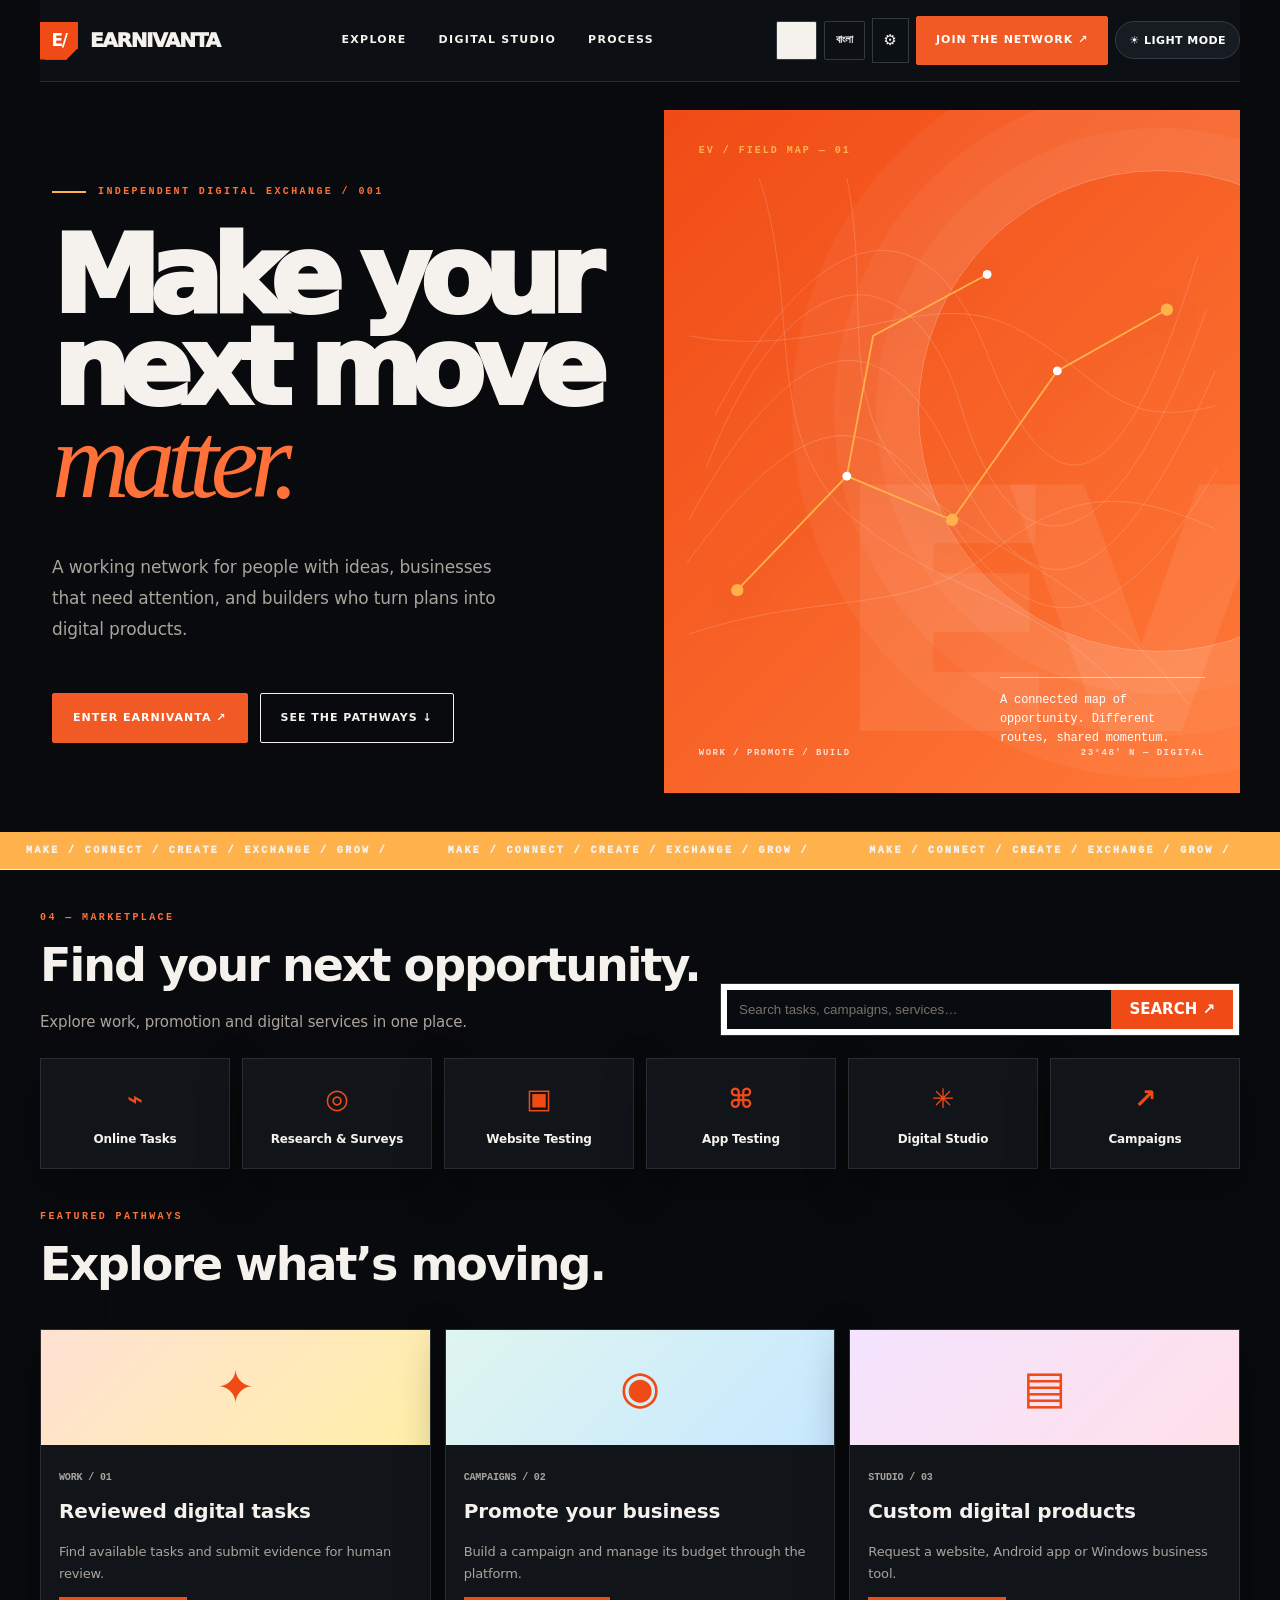
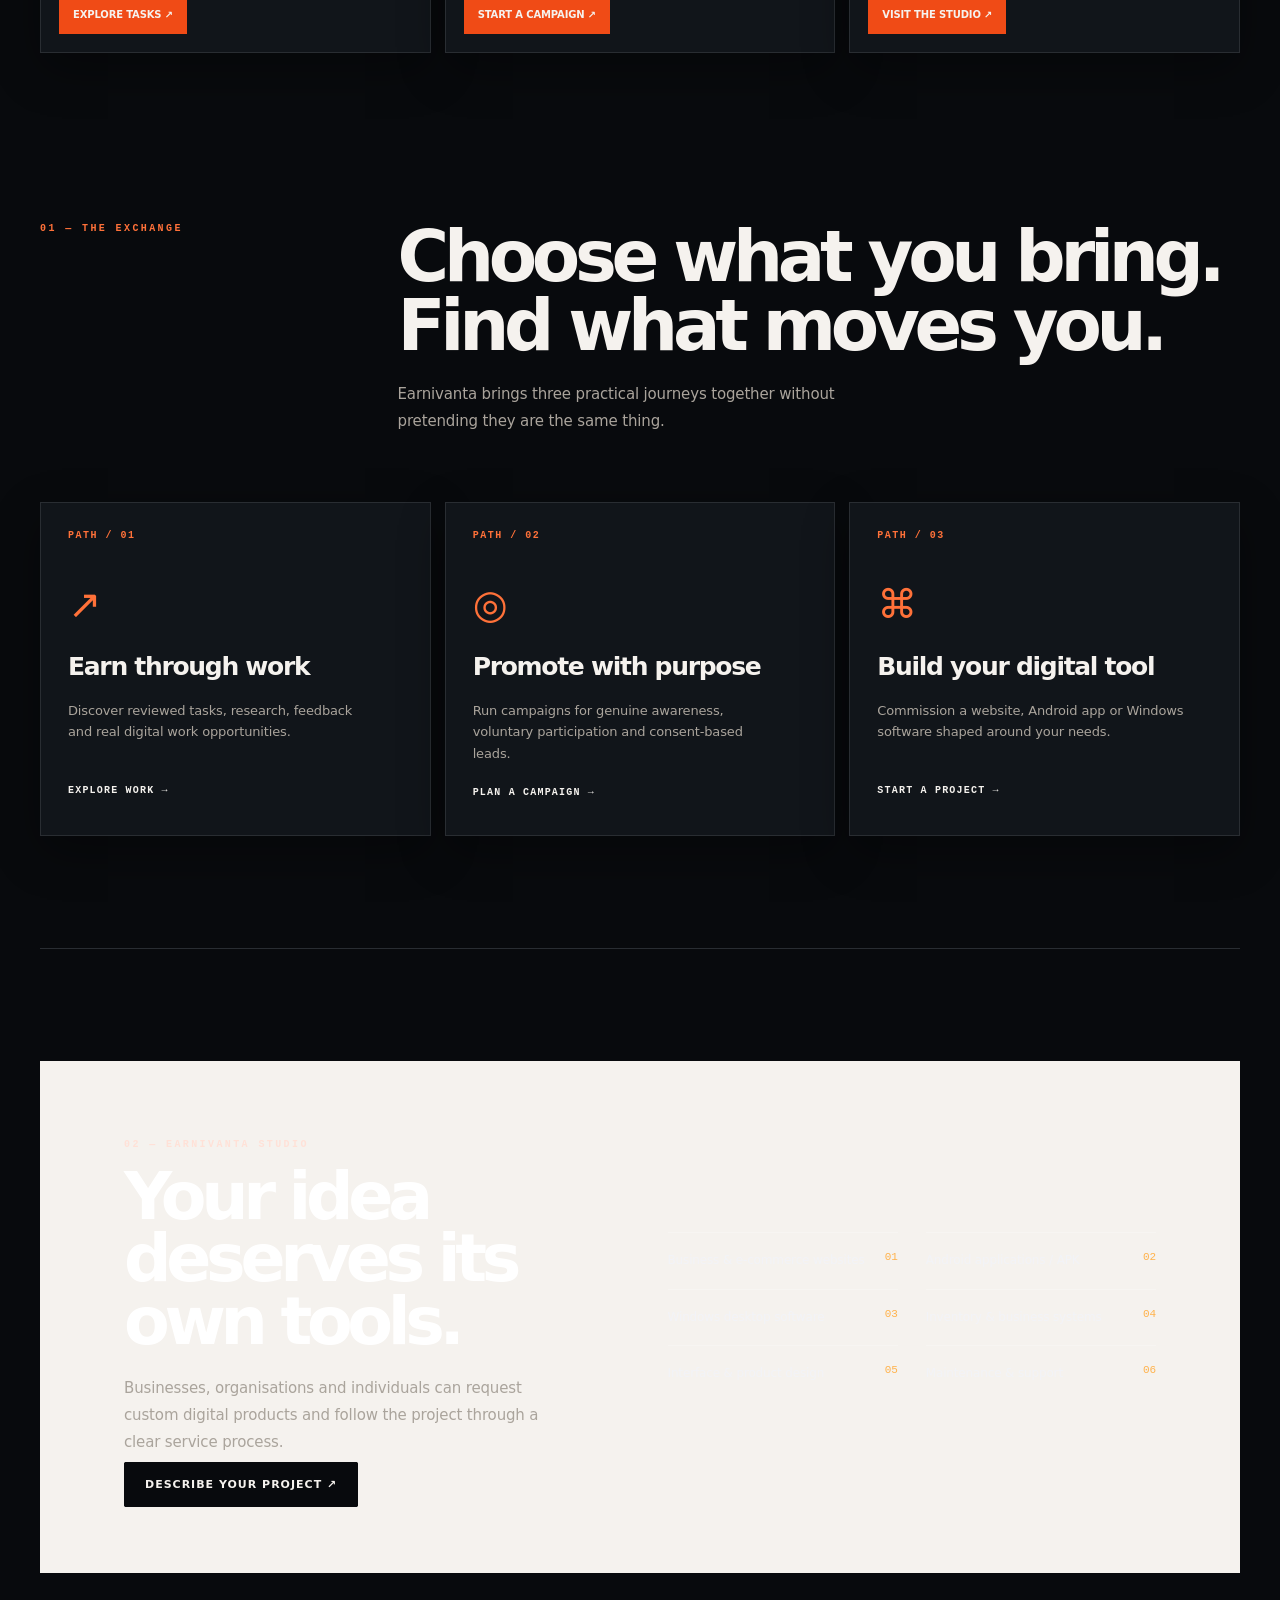
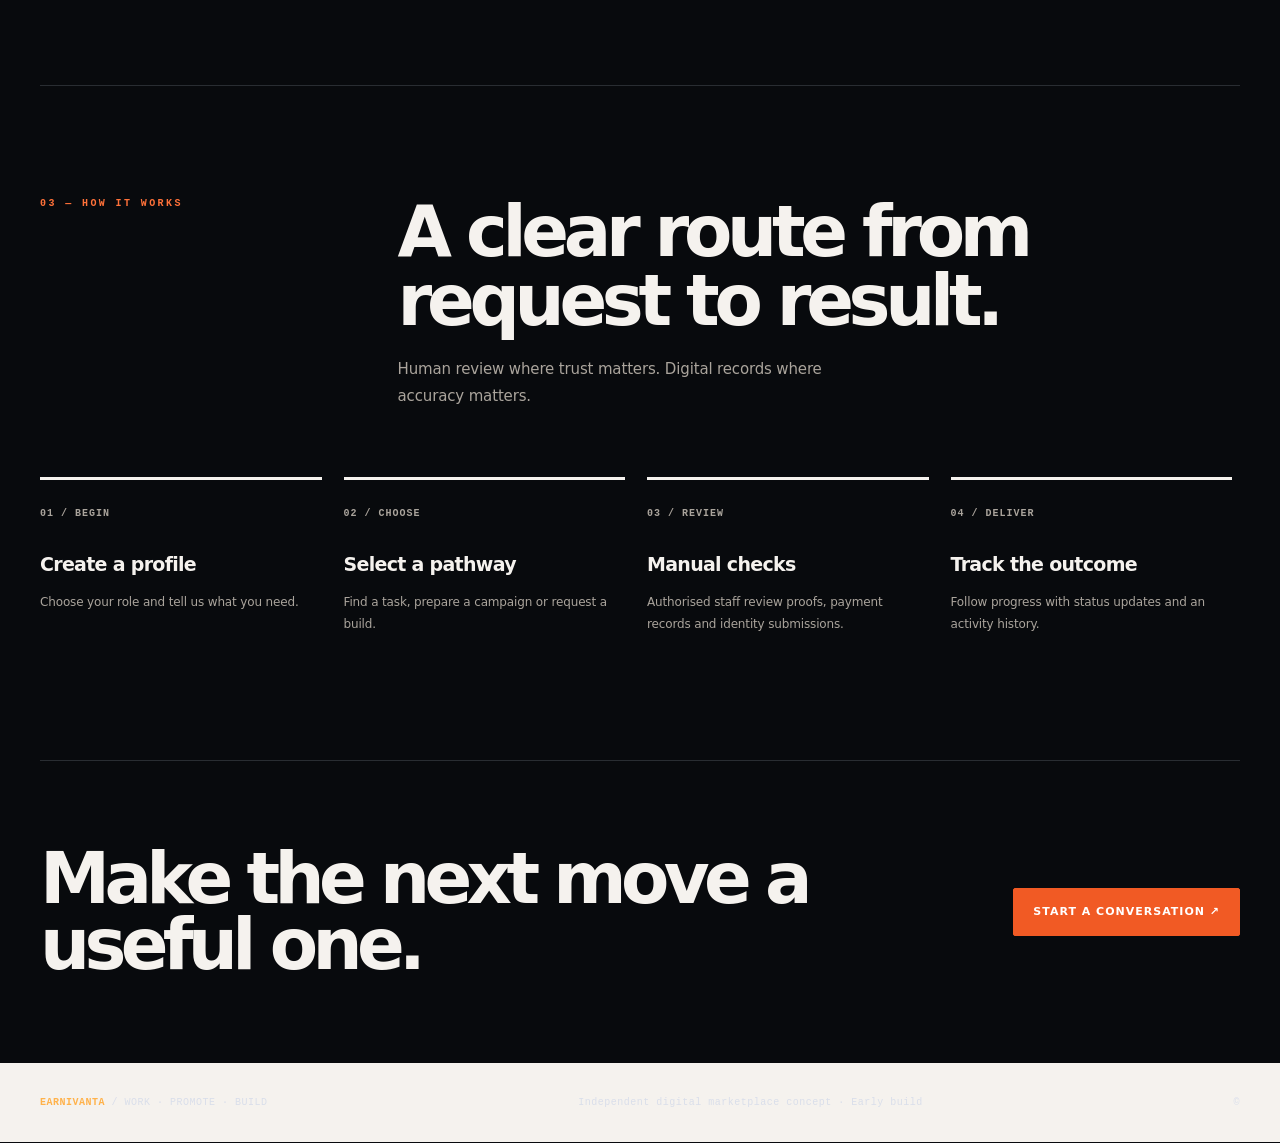
==== index.html @ 646e7ae2 "Apply shared EARNIVANTA theme and persistent mode switch" ====
<!doctype html>
<html lang="en">
<head>
<meta charset="utf-8"><meta name="viewport" content="width=device-width,initial-scale=1">
<meta name="theme-color" content="#101629">
<meta name="description" content="Earnivanta — work, promote, build and grow.">
<title>Earnivanta — A place to make things move</title>
<style>
:root{color-scheme:light;--paper:#f1f2f5;--paper2:#e5e8ef;--ink:#101629;--muted:#596176;--red:#3548e8;--acid:#f2b84b;--line:#c8cdd8;--night:#101629;--white:#fff}
*{box-sizing:border-box}html{scroll-behavior:smooth;scroll-padding-top:90px}body{margin:0;background:var(--paper);color:var(--ink);font:15px/1.65 "Aptos","Segoe UI",system-ui,"Noto Sans Bengali",sans-serif;letter-spacing:-.01em}a{color:inherit;text-decoration:none}button{font:inherit;cursor:pointer}::selection{background:var(--acid);color:var(--ink)}
.shell{width:min(1360px,calc(100% - 80px));margin:auto}.mast{height:92px;display:flex;align-items:center;justify-content:space-between;border-bottom:1px solid var(--line);position:relative;z-index:3}.wordmark{font-size:20px;font-weight:950;letter-spacing:-1.3px;display:flex;align-items:center;gap:12px}.sigil{width:38px;height:38px;background:var(--red);color:white;display:grid;place-items:center;font-size:17px;font-weight:900;clip-path:polygon(0 0,100% 0,100% 70%,70% 100%,0 100%);box-shadow:5px 5px 0 var(--acid)}.nav{display:flex;gap:32px;font-size:11px;font-weight:800;text-transform:uppercase;letter-spacing:1.3px}.nav a{padding:12px 0;position:relative}.nav a:after{content:"";position:absolute;bottom:4px;left:0;width:0;height:2px;background:var(--red);transition:width .25s}.nav a:hover:after{width:100%}.tools{display:flex;gap:7px;align-items:center}.lang{border:1px solid var(--line);border-radius:2px;background:transparent;padding:9px 11px;font-size:11px;font-weight:850}.lang.active{background:var(--ink);border-color:var(--ink);color:white}.join{background:var(--red);color:white;border:1px solid var(--red);padding:14px 19px;font-size:11px;font-weight:900;text-transform:uppercase;letter-spacing:1px;border-radius:2px;transition:transform .2s,box-shadow .2s}.join:hover,.action:hover{transform:translateY(-3px);box-shadow:5px 5px 0 var(--acid)}
.hero{min-height:690px;display:grid;grid-template-columns:1.02fr .98fr;border-bottom:1px solid var(--line);padding:28px 0 38px;gap:24px}.heroCopy{padding:76px 4% 50px 2%;position:relative;display:flex;flex-direction:column;align-items:flex-start;justify-content:center}.index{font:800 10px/1.2 ui-monospace,Consolas,monospace;color:var(--red);letter-spacing:2.4px;text-transform:uppercase;display:flex;align-items:center;gap:12px}.index:before{content:"";width:34px;height:2px;background:var(--acid)}.hero h1{font-size:clamp(64px,8.4vw,122px);line-height:.86;letter-spacing:-.095em;margin:32px 0 28px;font-weight:950;max-width:760px}.hero h1 span{color:var(--red);display:block;font-family:Georgia,serif;font-style:italic;font-weight:500;letter-spacing:-.075em}.hero p{font-size:17px;max-width:475px;color:var(--muted);line-height:1.8}.actions{display:flex;gap:12px;margin-top:32px;flex-wrap:wrap}.action{padding:15px 20px;border:1px solid var(--ink);font-size:11px;font-weight:900;text-transform:uppercase;letter-spacing:1px;border-radius:2px;transition:transform .2s,box-shadow .2s}.action.primary{background:var(--ink);color:white}.heroArt{background:var(--red);color:white;position:relative;overflow:hidden;min-height:610px;padding:35px;display:flex;flex-direction:column;justify-content:space-between;isolation:isolate}.heroArt:before{content:"";position:absolute;z-index:-1;width:480px;height:480px;border:1px solid #ffffff48;border-radius:50%;right:-160px;top:60px;box-shadow:0 0 0 42px #ffffff0b,0 0 0 84px #ffffff0b,0 0 0 126px #ffffff0b}.heroArt:after{content:"EV";position:absolute;z-index:-1;right:20px;bottom:45px;font-size:clamp(150px,25vw,340px);font-weight:950;letter-spacing:-.12em;line-height:.8;color:#ffffff12}.artlabel{font:800 10px monospace;letter-spacing:2px;color:var(--acid)}.map{position:absolute;inset:10% 4% 13% 4%;opacity:1}.map svg{width:100%;height:100%;filter:drop-shadow(0 8px 14px #11152b20)}.map svg g:first-child{stroke:#ffffff70!important;stroke-opacity:.45!important}.map svg g:nth-child(2){stroke:var(--acid)}.map svg g:nth-child(3){fill:var(--acid)}.map svg g:nth-child(4){fill:white}.orbitnote{position:relative;z-index:1;align-self:flex-end;margin-top:auto;width:205px;border-top:1px solid #ffffff8c;padding-top:13px;font:12px/1.6 ui-monospace,Consolas,monospace;color:#fff}.artbottom{position:relative;z-index:1;display:flex;justify-content:space-between;align-items:end;font:800 9px monospace;color:#ffffffc7;letter-spacing:1.5px}.ticker{background:var(--acid);overflow:hidden;border-bottom:1px solid var(--ink);padding:13px 0;font:950 10px monospace;letter-spacing:2.4px;white-space:nowrap;color:var(--ink)}.ticker span{padding:0 26px}
.section{padding:112px 0;border-bottom:1px solid var(--line)}.sectionhead{display:grid;grid-template-columns:.55fr 1.45fr;gap:38px;margin-bottom:52px}.eyebrow{font:850 10px monospace;color:var(--red);letter-spacing:2.4px;text-transform:uppercase}.section h2{font-size:clamp(42px,5.5vw,76px);line-height:.98;letter-spacing:-.075em;margin:0;max-width:850px;font-weight:900}.intro{color:var(--muted);font-size:15px;max-width:490px;margin-top:20px;line-height:1.8}.paths{display:grid;grid-template-columns:repeat(3,1fr);gap:14px;border:0}.path{padding:27px 27px 32px;min-height:300px;border:1px solid var(--line);background:#fff;position:relative;overflow:hidden;transition:transform .25s,border-color .25s,box-shadow .25s}.path:hover{transform:translateY(-7px);border-color:var(--red);box-shadow:8px 8px 0 var(--acid)}.path:not(:first-child){padding-left:27px}.path:last-child{border:1px solid var(--line)}.pathNo{font:850 10px monospace;color:var(--red);letter-spacing:1.5px}.pathMark{font-size:40px;line-height:1;margin:43px 0 22px;color:var(--red)}.path h3{font-size:25px;letter-spacing:-1.3px;margin:0 0 10px;font-weight:900}.path p{color:var(--muted);font-size:13px;max-width:310px;min-height:62px}.path a{font:850 10px monospace;color:var(--red);text-transform:uppercase;letter-spacing:1.2px;display:inline-block;margin-top:10px}.path a:hover{color:var(--ink)}
.studio{background:var(--ink);color:white;padding:78px 7%;display:grid;grid-template-columns:1fr 1fr;gap:55px;align-items:center;position:relative;overflow:hidden}.studio:after{content:"STUDIO";position:absolute;right:-15px;bottom:-65px;font-size:clamp(90px,15vw,210px);font-weight:950;letter-spacing:-.1em;color:#ffffff08;pointer-events:none}.studio>*{position:relative;z-index:1}.studio h2{font-size:clamp(42px,5.2vw,70px);letter-spacing:-.08em;line-height:.94;margin:15px 0 22px}.studio p{color:#c4cada;max-width:430px;line-height:1.8}.studio .action{margin-top:17px}.services{display:grid;grid-template-columns:1fr 1fr;gap:0 28px}.service{border-top:1px solid #ffffff3a;padding:18px 0;display:flex;justify-content:space-between;gap:10px;font-size:12px;color:#f2f3f7}.service b{font:11px monospace;color:var(--acid)}
.steps{display:grid;grid-template-columns:repeat(4,1fr);gap:14px}.step{border-top:3px solid var(--ink);padding:19px 18px 0 0;margin-right:8px}.step small{font:850 10px monospace;color:var(--red);letter-spacing:1px}.step h3{font-size:19px;letter-spacing:-.7px;margin:25px 0 8px;font-weight:900}.step p{color:var(--muted);font-size:12px;line-height:1.8}.closing{padding:85px 0;display:flex;align-items:center;justify-content:space-between;gap:30px}.closing h2{font-size:clamp(40px,5.5vw,76px);letter-spacing:-.08em;line-height:.94;margin:0;max-width:780px}.footer{background:var(--ink);color:#d9deea;padding:34px 0;font:10px monospace;letter-spacing:.5px}.footer em{color:var(--acid);font-style:normal;font-weight:900}
.modal{display:none;position:fixed;inset:0;background:#090f20e8;z-index:10;place-items:center;padding:20px;backdrop-filter:blur(8px)}.modal.open{display:grid}.dialog{background:var(--paper);color:var(--ink);width:min(480px,100%);padding:34px;border:1px solid var(--line);box-shadow:12px 12px 0 var(--acid)}.dialog h2{font-size:34px;letter-spacing:-1.8px;line-height:1.05;margin:12px 0 24px}.dialog input,.dialog select{width:100%;padding:14px;background:white;border:1px solid var(--line);margin:7px 0 15px;color:var(--ink);font:14px system-ui}.dialog label{font:850 10px monospace;text-transform:uppercase;letter-spacing:1px}.dialog .close{float:right;border:0;background:none;font-size:25px;color:var(--ink)}.disclaimer{font-size:11px;color:var(--muted);line-height:1.6}
@media(max-width:900px){.shell{width:calc(100% - 44px)}.nav{gap:18px}.hero{grid-template-columns:1fr}.heroCopy{padding:65px 4% 55px}.heroArt{min-height:500px}.sectionhead{grid-template-columns:1fr;gap:18px}.paths{grid-template-columns:1fr}.path,.path:not(:first-child){padding:25px;min-height:0}.pathMark{margin:24px 0 16px}.path p{min-height:0}.studio{grid-template-columns:1fr;padding:55px 35px}.steps{grid-template-columns:1fr 1fr;row-gap:30px}.closing{align-items:flex-start;flex-direction:column}}
@media(max-width:600px){.shell{width:calc(100% - 30px)}.mast{height:76px}.wordmark{font-size:17px}.sigil{width:32px;height:32px}.nav{display:none}.tools{gap:4px}.lang{padding:8px 8px}.tools .join{padding:10px 11px;font-size:9px}.hero{padding-top:8px}.heroCopy{padding:58px 2% 42px}.hero h1{font-size:clamp(58px,16vw,82px);letter-spacing:-.09em;margin:28px 0 22px}.hero h1 span{letter-spacing:-.08em}.hero p{font-size:15px}.heroArt{min-height:390px;padding:23px}.orbitnote{width:175px;font-size:11px}.section{padding:72px 0}.section h2{letter-spacing:-.07em}.sectionhead{margin-bottom:32px}.studio{padding:42px 24px;gap:32px}.studio h2{letter-spacing:-.07em}.services{grid-template-columns:1fr}.service{padding:14px 0}.steps{grid-template-columns:1fr 1fr;gap:22px 10px}.step{margin:0;padding-right:8px}.step h3{font-size:17px}.closing{padding:65px 0}.footer .shell{display:block!important}.footer .shell span{display:block;margin:8px 0}.dialog{padding:25px}.dialog h2{font-size:29px}}
@media(prefers-reduced-motion:reduce){*,*:before,*:after{scroll-behavior:auto!important;transition:none!important;animation:none!important}}

/* Marketplace inspired layout + theme settings */
:root{--red:#f04b16;--acid:#ffd45c}.mast{height:82px}.sigil,.join,.action.primary{background:#f04b16;border-color:#f04b16}.heroArt{background:linear-gradient(135deg,#f04b16,#ff7938)}.market-strip{padding:42px 0 58px}.market-head{display:flex;align-items:end;justify-content:space-between;gap:20px;margin-bottom:22px}.market-head h2{font-size:clamp(28px,4vw,46px);letter-spacing:-2px;margin:5px 0}.market-search{display:flex;max-width:520px;width:100%;background:white;border:1px solid var(--line);padding:6px}.market-search input{flex:1;min-width:0;border:0;padding:12px;color:#101629}.market-search button{border:0;background:#f04b16;color:white;padding:0 18px;font-weight:900}.market-cats{display:grid;grid-template-columns:repeat(6,1fr);gap:12px}.market-cat{background:white;border:1px solid var(--line);padding:18px 10px;text-align:center;min-height:105px;display:grid;align-content:center;gap:8px}.market-cat b{font-size:27px;color:#f04b16}.market-cat span{font-size:12px;font-weight:850}.market-grid{display:grid;grid-template-columns:repeat(3,1fr);gap:14px}.market-card{background:white;border:1px solid var(--line);overflow:hidden}.market-card .visual{height:115px;background:linear-gradient(135deg,#ffe1d3,#fff0a8);display:grid;place-items:center;font-size:46px;color:#f04b16}.market-card:nth-child(2) .visual{background:linear-gradient(135deg,#dff5ef,#c7e8ff)}.market-card:nth-child(3) .visual{background:linear-gradient(135deg,#f4e4ff,#ffe0e9)}.market-card .inside{padding:18px}.market-card small{font:800 10px monospace;color:#f04b16}.market-card h3{margin:7px 0;font-size:20px}.market-card p{color:var(--muted);font-size:13px;min-height:42px}.market-card a{display:inline-block;background:#f04b16;color:white;padding:10px 14px;font-size:10px;font-weight:900}.settings-trigger{border:1px solid var(--line);background:transparent;color:var(--ink);padding:9px 11px;font-weight:900}.settings-pop{display:none;position:absolute;right:25px;top:72px;z-index:20;background:var(--white);color:var(--ink);border:1px solid var(--line);box-shadow:0 14px 40px #0002;padding:16px;width:220px}.settings-pop.open{display:block}.settings-pop strong{display:block;margin-bottom:10px}.settings-pop button{width:100%;padding:10px;margin:4px 0;border:1px solid var(--line);background:transparent;color:inherit;text-align:left;font-weight:800}body[data-theme=dark]{--paper:#101318;--paper2:#1b2028;--ink:#f3f4f6;--muted:#a8b0bf;--line:#343b47;--white:#1b2028;background:var(--paper);color:var(--ink)}body[data-theme=dark] .path,body[data-theme=dark] .market-cat,body[data-theme=dark] .market-card,body[data-theme=dark] .dialog,body[data-theme=dark] .settings-pop{background:#1b2028;color:var(--ink)}body[data-theme=dark] .market-search input,body[data-theme=dark] .dialog input,body[data-theme=dark] .dialog select{background:#11161d;color:var(--ink)}@media(max-width:700px){.market-head{align-items:stretch;flex-direction:column}.market-cats{grid-template-columns:repeat(3,1fr)}.market-grid{grid-template-columns:1fr}.settings-pop{right:12px;top:65px}}
</style><link rel="stylesheet" href="./theme.css?v=1">
</head>
<body>
<header class="shell mast"><a class="wordmark" href="#"><span class="sigil">E/</span>EARNIVANTA</a><nav class="nav"><a href="#paths" data-i="navExplore">Explore</a><a href="#studio" data-i="navStudio">Digital studio</a><a href="#process" data-i="navProcess">Process</a></nav><div class="tools"><button class="lang active" data-lang="en">EN</button><button class="lang" data-lang="bn">বাংলা</button><button class="settings-trigger" id="settingsTrigger">⚙</button><div class="settings-pop" id="settingsPop"><strong>Site settings</strong><button id="themeToggle">◐ Dark / Light mode</button><button id="languageToggle">বাংলা / English</button></div><a class="join" href="./portal.html" data-i="join">Join the network ↗</a></div></header>
<main>
<section class="shell hero"><div class="heroCopy"><div class="index" data-i="heroIndex">Independent digital exchange / 001</div><h1 data-html="heroTitle">Make your<br>next move <span>matter.</span></h1><p data-i="heroText">A working network for people with ideas, businesses that need attention, and builders who turn plans into digital products.</p><div class="actions"><a class="action primary" href="./portal.html" data-i="heroCta">Enter Earnivanta ↗</a><a class="action" href="#paths" data-i="heroExplore">See the pathways ↓</a></div></div>
<div class="heroArt"><div class="artlabel">EV / FIELD MAP — 01</div><div class="map"><svg viewBox="0 0 600 600" fill="none" aria-hidden="true"><g stroke="#a4b3a8" stroke-opacity=".34" stroke-width="1"><path d="M20 330C120 70 260 90 310 260S470 490 590 150"/><path d="M0 390C130 150 230 170 300 320S460 540 600 220"/><path d="M-10 450C130 250 210 260 290 380S470 580 620 300"/><path d="M30 270C160 20 280 45 340 200S480 420 580 90"/><path d="M80 0C130 150 80 300 190 390S390 470 510 600"/><path d="M180 0C210 150 160 270 270 360S450 450 570 600"/><path d="M0 180C160 210 270 120 370 170S480 290 600 260"/><path d="M0 520C150 470 250 500 340 430S490 350 600 400"/></g><g stroke="#d6ed72" stroke-width="2"><path d="M55 470L180 340L300 390L420 220L545 150"/><path d="M180 340L210 180L340 110"/></g><g fill="#d64c32"><circle cx="55" cy="470" r="7"/><circle cx="300" cy="390" r="7"/><circle cx="545" cy="150" r="7"/></g><g fill="#d6ed72"><circle cx="180" cy="340" r="5"/><circle cx="420" cy="220" r="5"/><circle cx="340" cy="110" r="5"/></g></svg></div><div class="orbitnote" data-i="artNote">A connected map of opportunity. Different routes, shared momentum.</div><div class="artbottom"><span>WORK / PROMOTE / BUILD</span><span>23°48′ N — DIGITAL</span></div></div></section>
<div class="ticker"><span>MAKE / CONNECT / CREATE / EXCHANGE / GROW / </span><span>MAKE / CONNECT / CREATE / EXCHANGE / GROW / </span><span>MAKE / CONNECT / CREATE / EXCHANGE / GROW / </span></div>
<section class="shell market-strip" id="marketplace"><div class="market-head"><div><div class="eyebrow">04 — Marketplace</div><h2>Find your next opportunity.</h2><p class="intro" style="margin:0">Explore work, promotion and digital services in one place.</p></div><form class="market-search" onsubmit="event.preventDefault();location.href='./portal.html'"><input aria-label="Search opportunities" placeholder="Search tasks, campaigns, services…"><button type="submit">SEARCH ↗</button></form></div><div class="market-cats"><a class="market-cat" href="./portal.html"><b>⌁</b><span>Online Tasks</span></a><a class="market-cat" href="./portal.html"><b>◎</b><span>Research & Surveys</span></a><a class="market-cat" href="./portal.html"><b>▣</b><span>Website Testing</span></a><a class="market-cat" href="./portal.html"><b>⌘</b><span>App Testing</span></a><a class="market-cat" href="./portal.html#studio"><b>✳</b><span>Digital Studio</span></a><a class="market-cat" href="./portal.html"><b>↗</b><span>Campaigns</span></a></div><div class="market-head" style="margin-top:42px"><div><div class="eyebrow">Featured pathways</div><h2>Explore what’s moving.</h2></div></div><div class="market-grid"><article class="market-card"><div class="visual">✦</div><div class="inside"><small>WORK / 01</small><h3>Reviewed digital tasks</h3><p>Find available tasks and submit evidence for human review.</p><a href="./portal.html">EXPLORE TASKS ↗</a></div></article><article class="market-card"><div class="visual">◉</div><div class="inside"><small>CAMPAIGNS / 02</small><h3>Promote your business</h3><p>Build a campaign and manage its budget through the platform.</p><a href="./portal.html">START A CAMPAIGN ↗</a></div></article><article class="market-card"><div class="visual">▤</div><div class="inside"><small>STUDIO / 03</small><h3>Custom digital products</h3><p>Request a website, Android app or Windows business tool.</p><a href="./portal.html#studio">VISIT THE STUDIO ↗</a></div></article></div></section>
<section class="shell section" id="paths"><div class="sectionhead"><div class="eyebrow" data-i="ecosystemTag">01 — The exchange</div><div><h2 data-i="ecosystemTitle">Choose what you bring.<br>Find what moves you.</h2><p class="intro" data-i="ecosystemText">Earnivanta brings three practical journeys together without pretending they are the same thing.</p></div></div><div class="paths">
<article class="path"><div class="pathNo">PATH / 01</div><div class="pathMark">↗</div><h3 data-i="earnTitle">Earn through work</h3><p data-i="earnText">Discover reviewed tasks, research, feedback and real digital work opportunities.</p><a href="#process" data-i="earnLink">Explore work →</a></article>
<article class="path"><div class="pathNo">PATH / 02</div><div class="pathMark">◎</div><h3 data-i="promoteTitle">Promote with purpose</h3><p data-i="promoteText">Run campaigns for genuine awareness, voluntary participation and consent-based leads.</p><a href="#process" data-i="promoteLink">Plan a campaign →</a></article>
<article class="path"><div class="pathNo">PATH / 03</div><div class="pathMark">⌘</div><h3 data-i="buildTitle">Build your digital tool</h3><p data-i="buildText">Commission a website, Android app or Windows software shaped around your needs.</p><a href="#studio" data-i="buildLink">Start a project →</a></article>
</div></section>
<section class="shell section" id="studio"><div class="studio"><div><div class="eyebrow" style="color:#ffe1d7" data-i="studioTag">02 — Earnivanta studio</div><h2 data-i="studioTitle">Your idea deserves its own tools.</h2><p data-i="studioText">Businesses, organisations and individuals can request custom digital products and follow the project through a clear service process.</p><a class="action" href="./portal.html#studio" style="background:var(--paper);color:var(--ink);border-color:var(--paper)" data-i="studioCta">Describe your project ↗</a></div><div class="services"><div class="service"><span data-i="svc1">Business & e-commerce websites</span><b>01</b></div><div class="service"><span data-i="svc2">Android applications / APK</span><b>02</b></div><div class="service"><span data-i="svc3">Windows desktop software</span><b>03</b></div><div class="service"><span data-i="svc4">Inventory & business systems</span><b>04</b></div><div class="service"><span data-i="svc5">Interface & product design</span><b>05</b></div><div class="service"><span data-i="svc6">Maintenance & support</span><b>06</b></div></div></div></section>
<section class="shell section" id="process"><div class="sectionhead"><div class="eyebrow" data-i="processTag">03 — How it works</div><div><h2 data-i="processTitle">A clear route from request to result.</h2><p class="intro" data-i="processText">Human review where trust matters. Digital records where accuracy matters.</p></div></div><div class="steps"><div class="step"><small>01 / <span data-i="s1tag">BEGIN</span></small><h3 data-i="s1title">Create a profile</h3><p data-i="s1text">Choose your role and tell us what you need.</p></div><div class="step"><small>02 / <span data-i="s2tag">CHOOSE</span></small><h3 data-i="s2title">Select a pathway</h3><p data-i="s2text">Find a task, prepare a campaign or request a build.</p></div><div class="step"><small>03 / <span data-i="s3tag">REVIEW</span></small><h3 data-i="s3title">Manual checks</h3><p data-i="s3text">Authorised staff review proofs, payment records and identity submissions.</p></div><div class="step"><small>04 / <span data-i="s4tag">DELIVER</span></small><h3 data-i="s4title">Track the outcome</h3><p data-i="s4text">Follow progress with status updates and an activity history.</p></div></div></section>
<section class="shell closing"><h2 data-i="closingTitle">Make the next move a useful one.</h2><a class="join" href="./portal.html#studio" data-i="closingCta">Start a conversation ↗</a></section>
</main>
<footer class="footer"><div class="shell" style="display:flex;justify-content:space-between;gap:20px;flex-wrap:wrap"><span><em>EARNIVANTA</em> / WORK · PROMOTE · BUILD</span><span data-i="footerText">Independent digital marketplace concept · Early build</span><span>© <span id="year"></span></span></div></footer>
<div class="modal" id="modal"><div class="dialog"><button class="close" id="close">×</button><div class="eyebrow">EARNIVANTA / CONTACT</div><h2 data-i="modalTitle">Tell us what brings you here.</h2><form id="interest"><label data-i="nameLabel">YOUR NAME</label><input required placeholder="Name"><label data-i="contactLabel">EMAIL OR PHONE</label><input required placeholder="Email / phone"><label data-i="roleLabel">I AM HERE TO</label><select><option data-i="opt1">Explore earning opportunities</option><option data-i="opt2">Promote a business</option><option data-i="opt3">Order a website or app</option><option data-i="opt4">Join the maintenance team</option></select><button class="join" type="submit" style="width:100%;margin-top:8px" data-i="sendLabel">Send an enquiry ↗</button></form><p class="disclaimer" data-i="demoNote">Prototype only. This enquiry does not create an account or accept payment or identity documents.</p></div></div>
<script>
const copy={
en:{navExplore:"Explore",navStudio:"Digital studio",navProcess:"Process",join:"Join the network ↗",heroIndex:"Independent digital exchange / 001",heroTitle:"Make your<br>next move <span>matter.</span>",heroText:"A working network for people with ideas, businesses that need attention, and builders who turn plans into digital products.",heroCta:"Enter Earnivanta ↗",heroExplore:"See the pathways ↓",artNote:"A connected map of opportunity. Different routes, shared momentum.",ecosystemTag:"01 — The exchange",ecosystemTitle:"Choose what you bring.<br>Find what moves you.",ecosystemText:"Earnivanta brings three practical journeys together without pretending they are the same thing.",earnTitle:"Earn through work",earnText:"Discover reviewed tasks, research, feedback and real digital work opportunities.",earnLink:"Explore work →",promoteTitle:"Promote with purpose",promoteText:"Run campaigns for genuine awareness, voluntary participation and consent-based leads.",promoteLink:"Plan a campaign →",buildTitle:"Build your digital tool",buildText:"Commission a website, Android app or Windows software shaped around your needs.",buildLink:"Start a project →",studioTag:"02 — Earnivanta studio",studioTitle:"Your idea deserves its own tools.",studioText:"Businesses, organisations and individuals can request custom digital products and follow the project through a clear service process.",studioCta:"Describe your project ↗",svc1:"Business & e-commerce websites",svc2:"Android applications / APK",svc3:"Windows desktop software",svc4:"Inventory & business systems",svc5:"Interface & product design",svc6:"Maintenance & support",processTag:"03 — How it works",processTitle:"A clear route from request to result.",processText:"Human review where trust matters. Digital records where accuracy matters.",s1tag:"BEGIN",s1title:"Create a profile",s1text:"Choose your role and tell us what you need.",s2tag:"CHOOSE",s2title:"Select a pathway",s2text:"Find a task, prepare a campaign or request a build.",s3tag:"REVIEW",s3title:"Manual checks",s3text:"Authorised staff review proofs, payment records and identity submissions.",s4tag:"DELIVER",s4title:"Track the outcome",s4text:"Follow progress with status updates and an activity history.",closingTitle:"Make the next move a useful one.",closingCta:"Start a conversation ↗",footerText:"Independent digital marketplace concept · Early build",modalTitle:"Tell us what brings you here.",nameLabel:"YOUR NAME",contactLabel:"EMAIL OR PHONE",roleLabel:"I AM HERE TO",opt1:"Explore earning opportunities",opt2:"Promote a business",opt3:"Order a website or app",opt4:"Join the maintenance team",sendLabel:"Send an enquiry ↗",demoNote:"Prototype only. This enquiry does not create an account or accept payment or identity documents."},
bn:{navExplore:"ঘুরে দেখুন",navStudio:"ডিজিটাল স্টুডিও",navProcess:"কাজের ধাপ",join:"যুক্ত হোন ↗",heroIndex:"স্বতন্ত্র ডিজিটাল এক্সচেঞ্জ / ০০১",heroTitle:"আপনার পরের<br>পদক্ষেপ <span>হোক অর্থবহ।</span>",heroText:"যাঁদের নতুন ধারণা আছে, যেসব ব্যবসার প্রচার দরকার এবং যাঁরা পরিকল্পনাকে ডিজিটাল পণ্যে রূপ দেন—তাঁদের জন্য একটি কাজের নেটওয়ার্ক।",heroCta:"Earnivanta-তে প্রবেশ ↗",heroExplore:"কাজের বিভাগ দেখুন ↓",artNote:"সম্ভাবনার একটি সংযুক্ত মানচিত্র। পথ আলাদা, অগ্রযাত্রা একসঙ্গে।",ecosystemTag:"০১ — আমাদের পরিসর",ecosystemTitle:"আপনি কী দিতে চান?<br>কোন পথে এগোতে চান?",ecosystemText:"Earnivanta তিনটি বাস্তব কাজের পথকে এক জায়গায় এনেছে—প্রতিটির উদ্দেশ্য আলাদা।",earnTitle:"কাজ করে আয়",earnText:"যাচাইকৃত টাস্ক, গবেষণা, মতামত ও বাস্তব ডিজিটাল কাজের সুযোগ খুঁজুন।",earnLink:"কাজ খুঁজুন →",promoteTitle:"উদ্দেশ্যপূর্ণ প্রচারণা",promoteText:"সচেতনতা, স্বেচ্ছায় অংশগ্রহণ এবং সম্মতিভিত্তিক কাস্টমার লিডের জন্য ক্যাম্পেইন চালান।",promoteLink:"ক্যাম্পেইন পরিকল্পনা →",buildTitle:"নিজের ডিজিটাল পণ্য তৈরি",buildText:"আপনার প্রয়োজন অনুযায়ী ওয়েবসাইট, অ্যান্ড্রয়েড অ্যাপ বা উইন্ডোজ সফটওয়্যার তৈরি করান।",buildLink:"প্রজেক্ট শুরু →",studioTag:"০২ — Earnivanta স্টুডিও",studioTitle:"আপনার ধারণার জন্য চাই নিজস্ব ডিজিটাল টুল।",studioText:"ব্যবসা, প্রতিষ্ঠান ও ব্যক্তিরা কাস্টম ডিজিটাল পণ্যের অর্ডার দিতে পারবেন এবং নির্দিষ্ট ধাপে কাজের অগ্রগতি দেখতে পারবেন।",studioCta:"প্রজেক্টের বিবরণ দিন ↗",svc1:"ব্যবসায়িক ও ই-কমার্স ওয়েবসাইট",svc2:"অ্যান্ড্রয়েড অ্যাপ্লিকেশন / APK",svc3:"উইন্ডোজ ডেস্কটপ সফটওয়্যার",svc4:"স্টক ও ব্যবসা ব্যবস্থাপনা",svc5:"ইন্টারফেস ও পণ্য ডিজাইন",svc6:"রক্ষণাবেক্ষণ ও সাপোর্ট",processTag:"০৩ — যেভাবে কাজ হবে",processTitle:"অনুরোধ থেকে ফলাফল—পরিষ্কার কর্মপথ।",processText:"বিশ্বাসের জায়গায় মানুষের যাচাই। নির্ভুলতার জায়গায় ডিজিটাল রেকর্ড।",s1tag:"শুরু",s1title:"প্রোফাইল তৈরি",s1text:"আপনার ভূমিকা নির্বাচন করুন এবং প্রয়োজন জানান।",s2tag:"নির্বাচন",s2title:"কাজের পথ বেছে নিন",s2text:"টাস্ক খুঁজুন, ক্যাম্পেইন তৈরি করুন অথবা সফটওয়্যার অর্ডার দিন।",s3tag:"যাচাই",s3title:"ম্যানুয়াল পর্যালোচনা",s3text:"অনুমোদিত কর্মীরা প্রমাণ, পেমেন্ট রেকর্ড ও পরিচয়পত্রের আবেদন যাচাই করবেন।",s4tag:"সম্পন্ন",s4title:"অগ্রগতি দেখুন",s4text:"স্ট্যাটাস আপডেট ও কাজের ইতিহাসে অগ্রগতি অনুসরণ করুন।",closingTitle:"পরের পদক্ষেপটি হোক কাজে লাগার মতো।",closingCta:"কথা শুরু করুন ↗",footerText:"স্বতন্ত্র ডিজিটাল মার্কেটপ্লেস · প্রাথমিক নির্মাণপর্ব",modalTitle:"আপনি কী নিয়ে এসেছেন, জানান।",nameLabel:"আপনার নাম",contactLabel:"ইমেইল অথবা ফোন",roleLabel:"আপনি এসেছেন",opt1:"আয়ের সুযোগ খুঁজতে",opt2:"ব্যবসার প্রচারণা করতে",opt3:"ওয়েবসাইট বা অ্যাপ তৈরি করাতে",opt4:"মেইনটেন্যান্স টিমে যোগ দিতে",sendLabel:"অনুরোধ পাঠান ↗",demoNote:"এটি প্রাথমিক নমুনা। এখানে অ্যাকাউন্ট তৈরি, পেমেন্ট বা পরিচয়পত্র গ্রহণ করা হয় না."}
};
let lang="en";function setLang(next){lang=next;document.documentElement.lang=next;document.document.documentElement.dir="ltr";document.querySelectorAll("[data-i]").forEach(el=>{const k=el.dataset.i;if(copy[next][k]!==undefined)el.textContent=copy[next][k]});document.querySelectorAll("[data-html]").forEach(el=>{const k=el.dataset.html;if(copy[next][k]!==undefined)el.innerHTML=copy[next][k]});document.querySelectorAll("[data-lang]").forEach(b=>b.classList.toggle("active",b.dataset.lang===next));document.getElementById("nameLabel").textContent=copy[next].nameLabel}document.querySelectorAll("[data-lang]").forEach(b=>b.addEventListener("click",()=>setLang(b.dataset.lang)));setLang("en");
const modal=document.getElementById("modal");document.querySelectorAll("[data-open]").forEach(b=>b.addEventListener("click",()=>modal.classList.add("open")));document.getElementById("close").onclick=()=>modal.classList.remove("open");modal.addEventListener("click",e=>{if(e.target===modal)modal.classList.remove("open")});document.getElementById("interest").addEventListener("submit",e=>{e.preventDefault();alert(lang==="bn"?"এটি ডেমো ফর্ম—এখনো সার্ভারে পাঠানো হয়নি।":"Demo form only — nothing has been sent to a server.");modal.classList.remove("open")});document.getElementById("year").textContent=new Date().getFullYear();const savedTheme=localStorage.getItem("ev_theme")||"light";document.body.dataset.theme=savedTheme;document.getElementById("settingsTrigger").onclick=()=>document.getElementById("settingsPop").classList.toggle("open");document.getElementById("themeToggle").onclick=()=>{document.body.dataset.theme=document.body.dataset.theme==="dark"?"light":"dark";localStorage.setItem("ev_theme",document.body.dataset.theme)};document.getElementById("languageToggle").onclick=()=>setLang(lang==="en"?"bn":"en");
</script>
<script src="./theme.js?v=1"></script></body></html>
---- theme.css ----
/* EARNIVANTA — shared brand system: orange-white marketplace, with true OLED dark mode */
:root{color-scheme:dark;--ev-accent:#f15a24;--ev-accent2:#ff8a3d;--ev-paper:#fffaf6;--ev-surface:#fff;--ev-surface2:#fff1e8;--ev-ink:#191714;--ev-muted:#716b66;--ev-line:#eadfd6;--ev-deep:#17130f}
body[data-theme="light"]{color-scheme:light;--paper:var(--ev-paper)!important;--bg:var(--ev-paper)!important;--paper2:var(--ev-surface2)!important;--ink:var(--ev-ink)!important;--muted:var(--ev-muted)!important;--red:var(--ev-accent)!important;--blue:var(--ev-accent)!important;--acid:#f6b544!important;--amber:#f6b544!important;--line:var(--ev-line)!important;--white:#fff!important;--dark:#241b15!important;background:var(--ev-paper)!important;color:var(--ev-ink)!important}
body[data-theme="dark"]{color-scheme:dark;--paper:#080a0d!important;--bg:#080a0d!important;--paper2:#11151a!important;--ink:#f5f2ee!important;--muted:#a8a29a!important;--red:#ff7139!important;--blue:#ff7139!important;--acid:#ffb24b!important;--amber:#ffb24b!important;--line:#292d32!important;--white:#15191e!important;--dark:#050608!important;background:#080a0d!important;color:#f5f2ee!important}
body[data-theme] *{scrollbar-color:#777 transparent}
body[data-theme] a{color:inherit}
body[data-theme] button,body[data-theme] .action,body[data-theme] .btn,body[data-theme] .join{transition:background .18s ease,color .18s ease,border-color .18s ease,transform .18s ease}
body[data-theme="light"] .mast,body[data-theme="light"] .top,body[data-theme="light"] .nav,body[data-theme="light"] .settings-pop{background:#fffaf6;color:#191714}
body[data-theme="dark"] .mast,body[data-theme="dark"] .top,body[data-theme="dark"] .nav,body[data-theme="dark"] .settings-pop{background:#0c0f13;color:#f5f2ee;border-color:#292d32}
body[data-theme="light"] .path,body[data-theme="light"] .market-cat,body[data-theme="light"] .market-card,body[data-theme="light"] .dialog,body[data-theme="light"] .auth,body[data-theme="light"] .stat,body[data-theme="light"] .panel,body[data-theme="light"] .item,body[data-theme="light"] .login,body[data-theme="light"] .card{background:#fff;color:#191714;border-color:#eadfd6}
body[data-theme="dark"] .path,body[data-theme="dark"] .market-cat,body[data-theme="dark"] .market-card,body[data-theme="dark"] .dialog,body[data-theme="dark"] .auth,body[data-theme="dark"] .stat,body[data-theme="dark"] .panel,body[data-theme="dark"] .item,body[data-theme="dark"] .login,body[data-theme="dark"] .card,body[data-theme="dark"] .side,body[data-theme="dark"] .head,body[data-theme="dark"] .table-wrap{background:#11151a!important;color:#f5f2ee!important;border-color:#292d32!important;box-shadow:0 16px 44px #0005}
body[data-theme="dark"] .hero,body[data-theme="dark"] main,body[data-theme="dark"] section,body[data-theme="dark"] .frame,body[data-theme="dark"] .wrap{color:#f5f2ee}
body[data-theme="dark"] p,body[data-theme="dark"] label,body[data-theme="dark"] small,body[data-theme="dark"] .muted,body[data-theme="dark"] .tag,body[data-theme="dark"] .meta{color:#aaa49c}
body[data-theme="light"] input,body[data-theme="light"] textarea,body[data-theme="light"] select{background:#fff;color:#191714;border-color:#eadfd6}
body[data-theme="dark"] input,body[data-theme="dark"] textarea,body[data-theme="dark"] select,body[data-theme="dark"] .field input,body[data-theme="dark"] .field textarea,body[data-theme="dark"] .field select{background:#080b0f!important;color:#f5f2ee!important;border-color:#333941!important}
body[data-theme="dark"] input::placeholder,body[data-theme="dark"] textarea::placeholder{color:#77736d}
body[data-theme="light"] .btn,body[data-theme="light"] .action.primary,body[data-theme="light"] .join{background:#f15a24;color:#fff;border-color:#f15a24}
body[data-theme="dark"] .btn,body[data-theme="dark"] .action.primary,body[data-theme="dark"] .join{background:#f15a24!important;color:#fff!important;border-color:#f15a24!important}
body[data-theme="light"] .settings-trigger,body[data-theme="light"] .lang,body[data-theme="light"] .quiet{color:#191714;border-color:#eadfd6}
body[data-theme="dark"] .settings-trigger,body[data-theme="dark"] .lang,body[data-theme="dark"] .quiet,body[data-theme="dark"] .tabs button{color:#f5f2ee;border-color:#333941}
body[data-theme="dark"] .tabs button.active,body[data-theme="dark"] .side button.active{background:#f15a24!important;color:#fff!important}
body[data-theme="dark"] table,body[data-theme="dark"] th,body[data-theme="dark"] td{border-color:#292d32!important;color:#eee9e3}
body[data-theme="dark"] .notice,body[data-theme="dark"] .note,body[data-theme="dark"] .empty{background:#191e24!important;color:#ddd6ce!important;border-color:#343a42!important}
body[data-theme="dark"] hr,body[data-theme="dark"] footer{border-color:#292d32!important}
.ev-theme-switch{display:inline-flex!important;align-items:center;justify-content:center;gap:8px;min-height:38px;padding:8px 13px!important;border:1px solid var(--line,#ddd)!important;border-radius:999px!important;background:transparent!important;color:inherit!important;font:700 11px/1.2 system-ui,sans-serif!important;letter-spacing:.04em;cursor:pointer;white-space:nowrap}
.ev-theme-switch:hover{border-color:#f15a24!important;transform:translateY(-1px)}
body[data-theme="dark"] .ev-theme-switch{background:#171c22!important;border-color:#343a42!important;color:#fff!important}
@media(max-width:640px){.ev-theme-switch{min-height:34px;padding:7px 10px!important;font-size:10px!important}.mast .tools,.top .row,.topright{gap:7px;flex-wrap:wrap}}
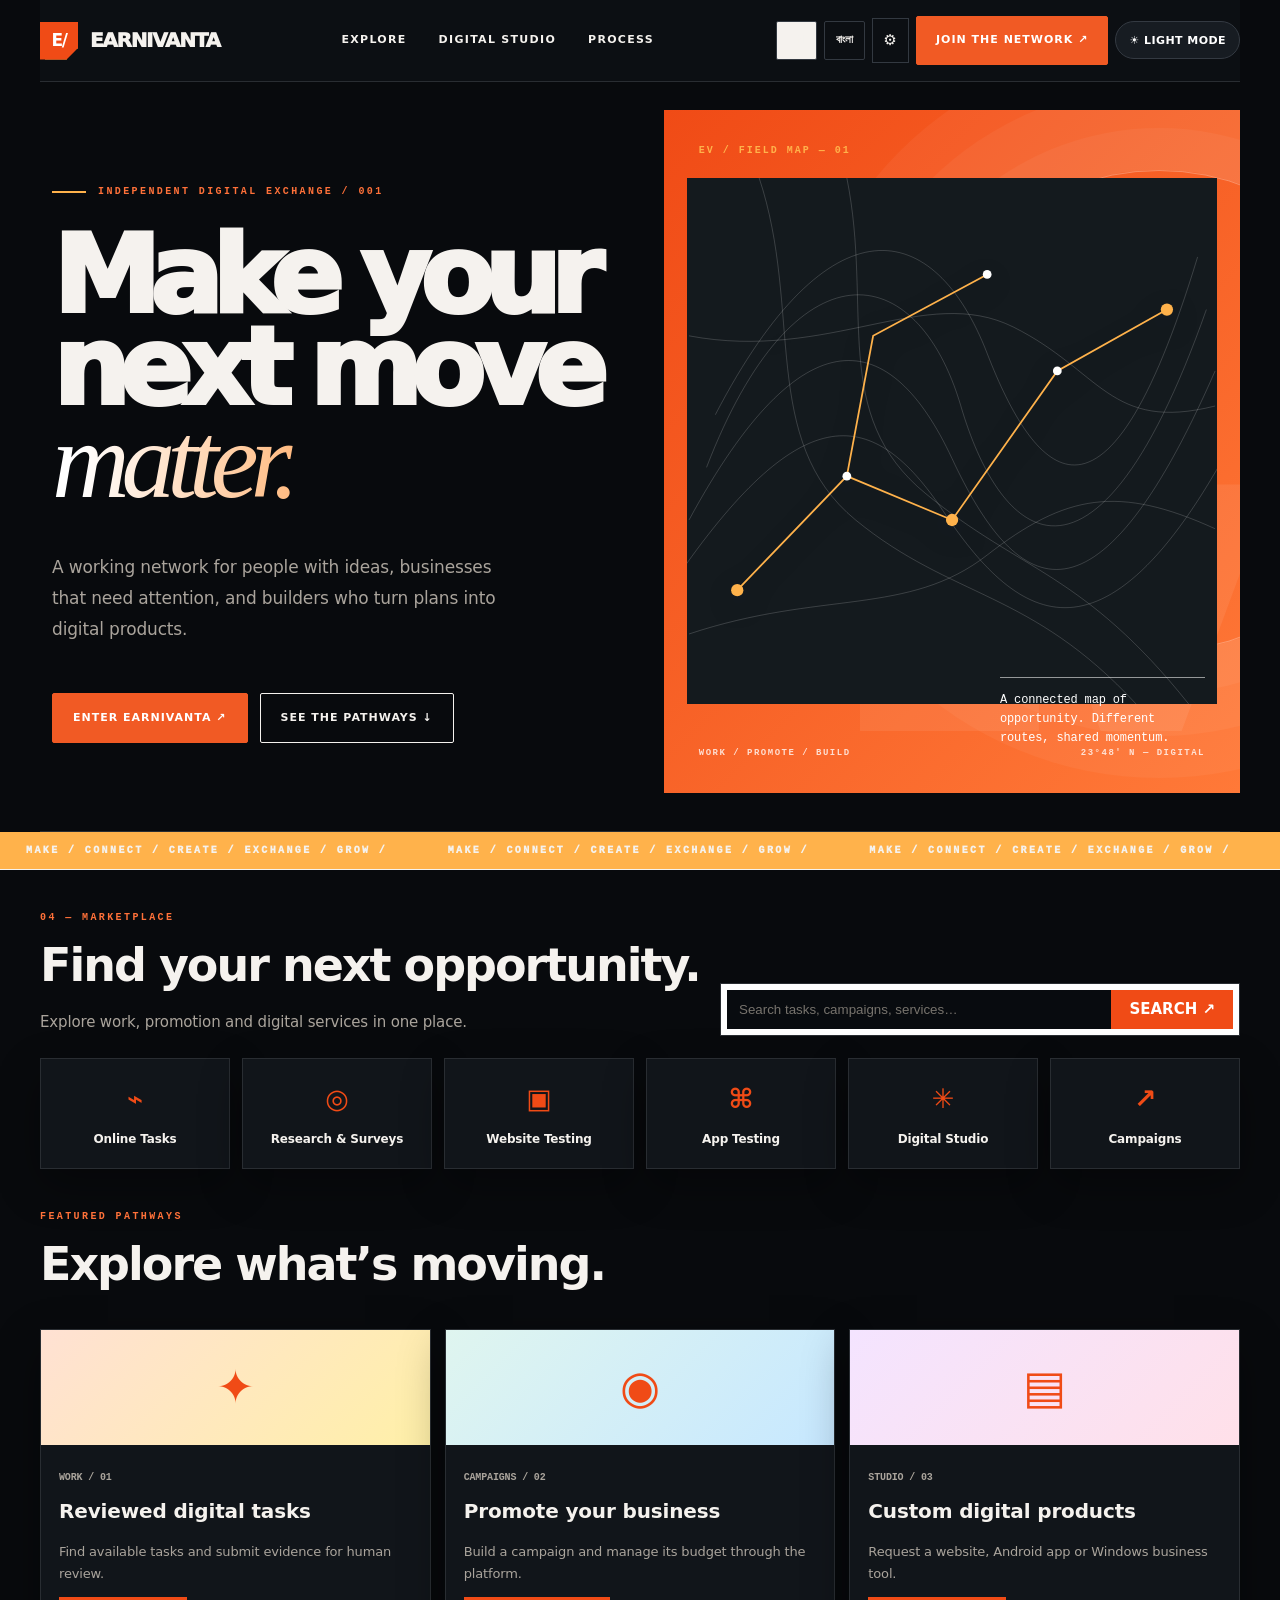
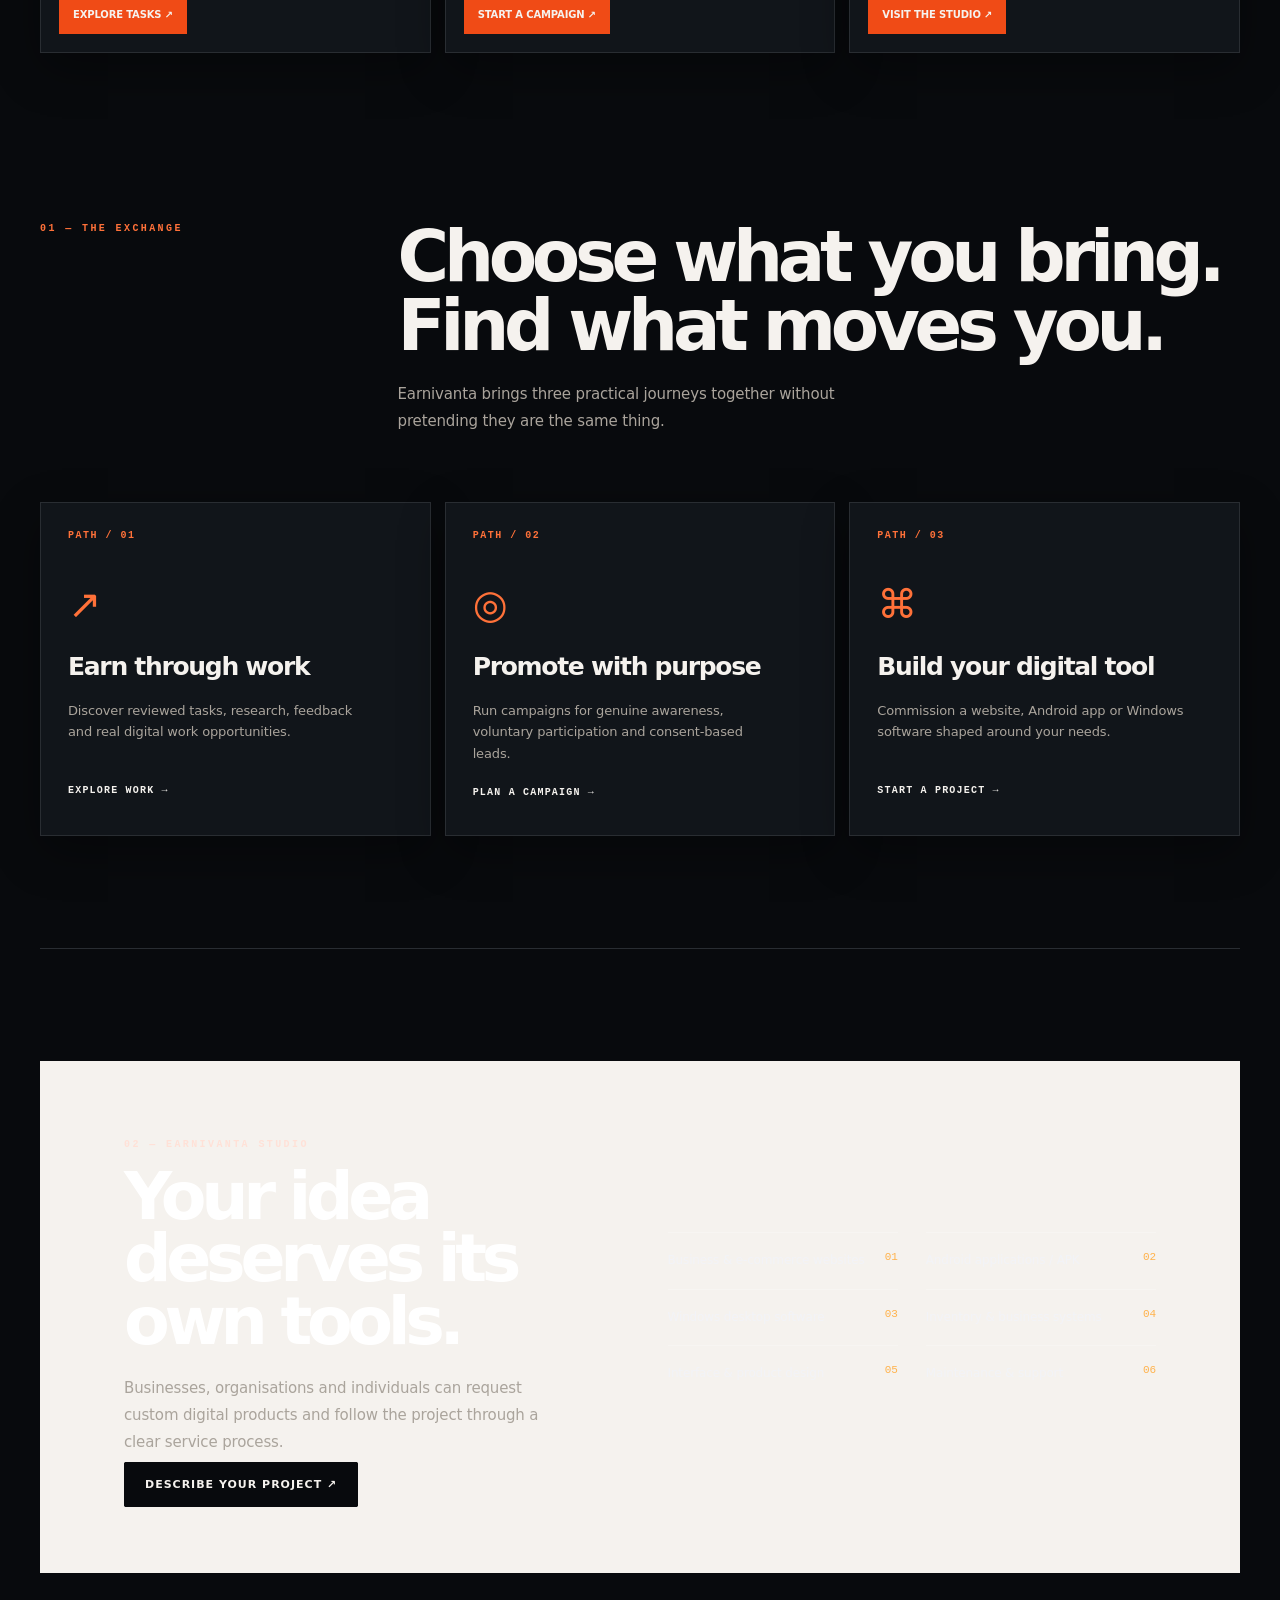
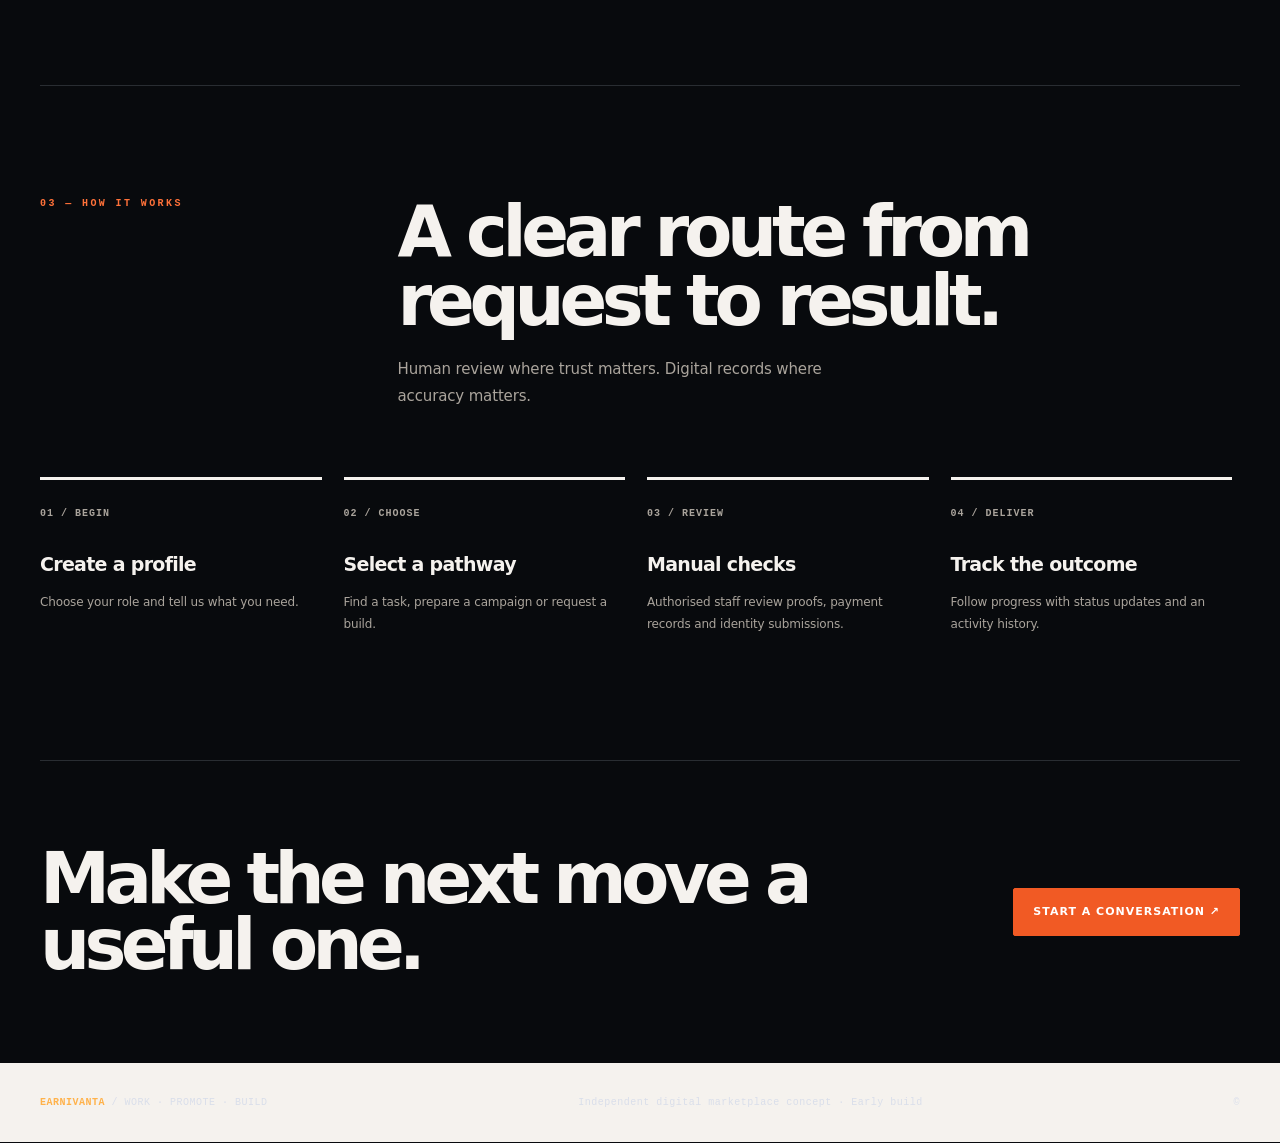
==== commit 614213a4: "Fix homepage language controls and settings popover" ====
--- a/index.html
+++ b/index.html
@@ -23,7 +23,7 @@
 </style><link rel="stylesheet" href="./theme.css?v=1">
 </head>
 <body>
-<header class="shell mast"><a class="wordmark" href="#"><span class="sigil">E/</span>EARNIVANTA</a><nav class="nav"><a href="#paths" data-i="navExplore">Explore</a><a href="#studio" data-i="navStudio">Digital studio</a><a href="#process" data-i="navProcess">Process</a></nav><div class="tools"><button class="lang active" data-lang="en">EN</button><button class="lang" data-lang="bn">বাংলা</button><button class="settings-trigger" id="settingsTrigger">⚙</button><div class="settings-pop" id="settingsPop"><strong>Site settings</strong><button id="themeToggle">◐ Dark / Light mode</button><button id="languageToggle">বাংলা / English</button></div><a class="join" href="./portal.html" data-i="join">Join the network ↗</a></div></header>
+<header class="shell mast"><a class="wordmark" href="#"><span class="sigil">E/</span>EARNIVANTA</a><nav class="nav"><a href="#paths" data-i="navExplore">Explore</a><a href="#studio" data-i="navStudio">Digital studio</a><a href="#process" data-i="navProcess">Process</a></nav><div class="tools"><button class="lang active" type="button" onclick="setLang('en')">EN</button><button class="lang" type="button" onclick="setLang('bn')">বাংলা</button><button class="settings-trigger" id="settingsTrigger" type="button" onclick="document.getElementById('settingsPop').classList.toggle('open')">⚙</button><div class="settings-pop" id="settingsPop"><strong>Site settings</strong><button id="themeToggle">◐ Dark / Light mode</button><button id="languageToggle">বাংলা / English</button></div><a class="join" href="./portal.html" data-i="join">Join the network ↗</a></div></header>
 <main>
 <section class="shell hero"><div class="heroCopy"><div class="index" data-i="heroIndex">Independent digital exchange / 001</div><h1 data-html="heroTitle">Make your<br>next move <span>matter.</span></h1><p data-i="heroText">A working network for people with ideas, businesses that need attention, and builders who turn plans into digital products.</p><div class="actions"><a class="action primary" href="./portal.html" data-i="heroCta">Enter Earnivanta ↗</a><a class="action" href="#paths" data-i="heroExplore">See the pathways ↓</a></div></div>
 <div class="heroArt"><div class="artlabel">EV / FIELD MAP — 01</div><div class="map"><svg viewBox="0 0 600 600" fill="none" aria-hidden="true"><g stroke="#a4b3a8" stroke-opacity=".34" stroke-width="1"><path d="M20 330C120 70 260 90 310 260S470 490 590 150"/><path d="M0 390C130 150 230 170 300 320S460 540 600 220"/><path d="M-10 450C130 250 210 260 290 380S470 580 620 300"/><path d="M30 270C160 20 280 45 340 200S480 420 580 90"/><path d="M80 0C130 150 80 300 190 390S390 470 510 600"/><path d="M180 0C210 150 160 270 270 360S450 450 570 600"/><path d="M0 180C160 210 270 120 370 170S480 290 600 260"/><path d="M0 520C150 470 250 500 340 430S490 350 600 400"/></g><g stroke="#d6ed72" stroke-width="2"><path d="M55 470L180 340L300 390L420 220L545 150"/><path d="M180 340L210 180L340 110"/></g><g fill="#d64c32"><circle cx="55" cy="470" r="7"/><circle cx="300" cy="390" r="7"/><circle cx="545" cy="150" r="7"/></g><g fill="#d6ed72"><circle cx="180" cy="340" r="5"/><circle cx="420" cy="220" r="5"/><circle cx="340" cy="110" r="5"/></g></svg></div><div class="orbitnote" data-i="artNote">A connected map of opportunity. Different routes, shared momentum.</div><div class="artbottom"><span>WORK / PROMOTE / BUILD</span><span>23°48′ N — DIGITAL</span></div></div></section>
@@ -45,7 +45,7 @@
 en:{navExplore:"Explore",navStudio:"Digital studio",navProcess:"Process",join:"Join the network ↗",heroIndex:"Independent digital exchange / 001",heroTitle:"Make your<br>next move <span>matter.</span>",heroText:"A working network for people with ideas, businesses that need attention, and builders who turn plans into digital products.",heroCta:"Enter Earnivanta ↗",heroExplore:"See the pathways ↓",artNote:"A connected map of opportunity. Different routes, shared momentum.",ecosystemTag:"01 — The exchange",ecosystemTitle:"Choose what you bring.<br>Find what moves you.",ecosystemText:"Earnivanta brings three practical journeys together without pretending they are the same thing.",earnTitle:"Earn through work",earnText:"Discover reviewed tasks, research, feedback and real digital work opportunities.",earnLink:"Explore work →",promoteTitle:"Promote with purpose",promoteText:"Run campaigns for genuine awareness, voluntary participation and consent-based leads.",promoteLink:"Plan a campaign →",buildTitle:"Build your digital tool",buildText:"Commission a website, Android app or Windows software shaped around your needs.",buildLink:"Start a project →",studioTag:"02 — Earnivanta studio",studioTitle:"Your idea deserves its own tools.",studioText:"Businesses, organisations and individuals can request custom digital products and follow the project through a clear service process.",studioCta:"Describe your project ↗",svc1:"Business & e-commerce websites",svc2:"Android applications / APK",svc3:"Windows desktop software",svc4:"Inventory & business systems",svc5:"Interface & product design",svc6:"Maintenance & support",processTag:"03 — How it works",processTitle:"A clear route from request to result.",processText:"Human review where trust matters. Digital records where accuracy matters.",s1tag:"BEGIN",s1title:"Create a profile",s1text:"Choose your role and tell us what you need.",s2tag:"CHOOSE",s2title:"Select a pathway",s2text:"Find a task, prepare a campaign or request a build.",s3tag:"REVIEW",s3title:"Manual checks",s3text:"Authorised staff review proofs, payment records and identity submissions.",s4tag:"DELIVER",s4title:"Track the outcome",s4text:"Follow progress with status updates and an activity history.",closingTitle:"Make the next move a useful one.",closingCta:"Start a conversation ↗",footerText:"Independent digital marketplace concept · Early build",modalTitle:"Tell us what brings you here.",nameLabel:"YOUR NAME",contactLabel:"EMAIL OR PHONE",roleLabel:"I AM HERE TO",opt1:"Explore earning opportunities",opt2:"Promote a business",opt3:"Order a website or app",opt4:"Join the maintenance team",sendLabel:"Send an enquiry ↗",demoNote:"Prototype only. This enquiry does not create an account or accept payment or identity documents."},
 bn:{navExplore:"ঘুরে দেখুন",navStudio:"ডিজিটাল স্টুডিও",navProcess:"কাজের ধাপ",join:"যুক্ত হোন ↗",heroIndex:"স্বতন্ত্র ডিজিটাল এক্সচেঞ্জ / ০০১",heroTitle:"আপনার পরের<br>পদক্ষেপ <span>হোক অর্থবহ।</span>",heroText:"যাঁদের নতুন ধারণা আছে, যেসব ব্যবসার প্রচার দরকার এবং যাঁরা পরিকল্পনাকে ডিজিটাল পণ্যে রূপ দেন—তাঁদের জন্য একটি কাজের নেটওয়ার্ক।",heroCta:"Earnivanta-তে প্রবেশ ↗",heroExplore:"কাজের বিভাগ দেখুন ↓",artNote:"সম্ভাবনার একটি সংযুক্ত মানচিত্র। পথ আলাদা, অগ্রযাত্রা একসঙ্গে।",ecosystemTag:"০১ — আমাদের পরিসর",ecosystemTitle:"আপনি কী দিতে চান?<br>কোন পথে এগোতে চান?",ecosystemText:"Earnivanta তিনটি বাস্তব কাজের পথকে এক জায়গায় এনেছে—প্রতিটির উদ্দেশ্য আলাদা।",earnTitle:"কাজ করে আয়",earnText:"যাচাইকৃত টাস্ক, গবেষণা, মতামত ও বাস্তব ডিজিটাল কাজের সুযোগ খুঁজুন।",earnLink:"কাজ খুঁজুন →",promoteTitle:"উদ্দেশ্যপূর্ণ প্রচারণা",promoteText:"সচেতনতা, স্বেচ্ছায় অংশগ্রহণ এবং সম্মতিভিত্তিক কাস্টমার লিডের জন্য ক্যাম্পেইন চালান।",promoteLink:"ক্যাম্পেইন পরিকল্পনা →",buildTitle:"নিজের ডিজিটাল পণ্য তৈরি",buildText:"আপনার প্রয়োজন অনুযায়ী ওয়েবসাইট, অ্যান্ড্রয়েড অ্যাপ বা উইন্ডোজ সফটওয়্যার তৈরি করান।",buildLink:"প্রজেক্ট শুরু →",studioTag:"০২ — Earnivanta স্টুডিও",studioTitle:"আপনার ধারণার জন্য চাই নিজস্ব ডিজিটাল টুল।",studioText:"ব্যবসা, প্রতিষ্ঠান ও ব্যক্তিরা কাস্টম ডিজিটাল পণ্যের অর্ডার দিতে পারবেন এবং নির্দিষ্ট ধাপে কাজের অগ্রগতি দেখতে পারবেন।",studioCta:"প্রজেক্টের বিবরণ দিন ↗",svc1:"ব্যবসায়িক ও ই-কমার্স ওয়েবসাইট",svc2:"অ্যান্ড্রয়েড অ্যাপ্লিকেশন / APK",svc3:"উইন্ডোজ ডেস্কটপ সফটওয়্যার",svc4:"স্টক ও ব্যবসা ব্যবস্থাপনা",svc5:"ইন্টারফেস ও পণ্য ডিজাইন",svc6:"রক্ষণাবেক্ষণ ও সাপোর্ট",processTag:"০৩ — যেভাবে কাজ হবে",processTitle:"অনুরোধ থেকে ফলাফল—পরিষ্কার কর্মপথ।",processText:"বিশ্বাসের জায়গায় মানুষের যাচাই। নির্ভুলতার জায়গায় ডিজিটাল রেকর্ড।",s1tag:"শুরু",s1title:"প্রোফাইল তৈরি",s1text:"আপনার ভূমিকা নির্বাচন করুন এবং প্রয়োজন জানান।",s2tag:"নির্বাচন",s2title:"কাজের পথ বেছে নিন",s2text:"টাস্ক খুঁজুন, ক্যাম্পেইন তৈরি করুন অথবা সফটওয়্যার অর্ডার দিন।",s3tag:"যাচাই",s3title:"ম্যানুয়াল পর্যালোচনা",s3text:"অনুমোদিত কর্মীরা প্রমাণ, পেমেন্ট রেকর্ড ও পরিচয়পত্রের আবেদন যাচাই করবেন।",s4tag:"সম্পন্ন",s4title:"অগ্রগতি দেখুন",s4text:"স্ট্যাটাস আপডেট ও কাজের ইতিহাসে অগ্রগতি অনুসরণ করুন।",closingTitle:"পরের পদক্ষেপটি হোক কাজে লাগার মতো।",closingCta:"কথা শুরু করুন ↗",footerText:"স্বতন্ত্র ডিজিটাল মার্কেটপ্লেস · প্রাথমিক নির্মাণপর্ব",modalTitle:"আপনি কী নিয়ে এসেছেন, জানান।",nameLabel:"আপনার নাম",contactLabel:"ইমেইল অথবা ফোন",roleLabel:"আপনি এসেছেন",opt1:"আয়ের সুযোগ খুঁজতে",opt2:"ব্যবসার প্রচারণা করতে",opt3:"ওয়েবসাইট বা অ্যাপ তৈরি করাতে",opt4:"মেইনটেন্যান্স টিমে যোগ দিতে",sendLabel:"অনুরোধ পাঠান ↗",demoNote:"এটি প্রাথমিক নমুনা। এখানে অ্যাকাউন্ট তৈরি, পেমেন্ট বা পরিচয়পত্র গ্রহণ করা হয় না."}
 };
-let lang="en";function setLang(next){lang=next;document.documentElement.lang=next;document.document.documentElement.dir="ltr";document.querySelectorAll("[data-i]").forEach(el=>{const k=el.dataset.i;if(copy[next][k]!==undefined)el.textContent=copy[next][k]});document.querySelectorAll("[data-html]").forEach(el=>{const k=el.dataset.html;if(copy[next][k]!==undefined)el.innerHTML=copy[next][k]});document.querySelectorAll("[data-lang]").forEach(b=>b.classList.toggle("active",b.dataset.lang===next));document.getElementById("nameLabel").textContent=copy[next].nameLabel}document.querySelectorAll("[data-lang]").forEach(b=>b.addEventListener("click",()=>setLang(b.dataset.lang)));setLang("en");
-const modal=document.getElementById("modal");document.querySelectorAll("[data-open]").forEach(b=>b.addEventListener("click",()=>modal.classList.add("open")));document.getElementById("close").onclick=()=>modal.classList.remove("open");modal.addEventListener("click",e=>{if(e.target===modal)modal.classList.remove("open")});document.getElementById("interest").addEventListener("submit",e=>{e.preventDefault();alert(lang==="bn"?"এটি ডেমো ফর্ম—এখনো সার্ভারে পাঠানো হয়নি।":"Demo form only — nothing has been sent to a server.");modal.classList.remove("open")});document.getElementById("year").textContent=new Date().getFullYear();const savedTheme=localStorage.getItem("ev_theme")||"light";document.body.dataset.theme=savedTheme;document.getElementById("settingsTrigger").onclick=()=>document.getElementById("settingsPop").classList.toggle("open");document.getElementById("themeToggle").onclick=()=>{document.body.dataset.theme=document.body.dataset.theme==="dark"?"light":"dark";localStorage.setItem("ev_theme",document.body.dataset.theme)};document.getElementById("languageToggle").onclick=()=>setLang(lang==="en"?"bn":"en");
+let lang="en";function setLang(next){lang=next;localStorage.setItem("ev_lang",next);document.documentElement.lang=next;document.document.documentElement.dir="ltr";document.querySelectorAll("[data-i]").forEach(el=>{const k=el.dataset.i;if(copy[next][k]!==undefined)el.textContent=copy[next][k]});document.querySelectorAll("[data-html]").forEach(el=>{const k=el.dataset.html;if(copy[next][k]!==undefined)el.innerHTML=copy[next][k]});document.querySelectorAll(".lang").forEach((b,i)=>b.classList.toggle("active",i===(next==="en"?0:1)));document.getElementById("nameLabel").textContent=copy[next].nameLabel}window.setLang=setLang;setLang(localStorage.getItem("ev_lang")||"en");
+const modal=document.getElementById("modal");document.querySelectorAll("[data-open]").forEach(b=>b.addEventListener("click",()=>modal.classList.add("open")));document.getElementById("close").onclick=()=>modal.classList.remove("open");modal.addEventListener("click",e=>{if(e.target===modal)modal.classList.remove("open")});document.getElementById("interest").addEventListener("submit",e=>{e.preventDefault();alert(lang==="bn"?"এটি ডেমো ফর্ম—এখনো সার্ভারে পাঠানো হয়নি।":"Demo form only — nothing has been sent to a server.");modal.classList.remove("open")});document.getElementById("year").textContent=new Date().getFullYear();const savedTheme=localStorage.getItem("ev_theme")||"dark";document.body.dataset.theme=savedTheme;document.getElementById("themeToggle").onclick=()=>{document.body.dataset.theme=document.body.dataset.theme==="dark"?"light":"dark";localStorage.setItem("ev_theme",document.body.dataset.theme)};document.getElementById("languageToggle").onclick=()=>setLang(lang==="en"?"bn":"en");
 </script>
 <script src="./theme.js?v=1"></script></body></html>
--- a/theme.css
+++ b/theme.css
@@ -26,3 +26,13 @@
 .ev-theme-switch:hover{border-color:#f15a24!important;transform:translateY(-1px)}
 body[data-theme="dark"] .ev-theme-switch{background:#171c22!important;border-color:#343a42!important;color:#fff!important}
 @media(max-width:640px){.ev-theme-switch{min-height:34px;padding:7px 10px!important;font-size:10px!important}.mast .tools,.top .row,.topright{gap:7px;flex-wrap:wrap}}
+
+/* Brand alignment: warm orange accents across every route, including wallet */
+body[data-theme="dark"] .brand-mark,body[data-theme="light"] .brand-mark{background:linear-gradient(135deg,#f15a24,#ff9b45)!important;box-shadow:0 8px 28px #f15a2440!important}
+body[data-theme="dark"] .form-panel:before,body[data-theme="light"] .form-panel:before{background:#f15a2425!important}
+body[data-theme="dark"] .card.selected,body[data-theme="light"] .card.selected{border-color:#f15a24!important;background:linear-gradient(145deg,#f15a2420,#ff9b450d)!important;box-shadow:inset 0 0 0 1px #f15a2433,0 10px 32px #f15a2415!important}
+body[data-theme="dark"] .note,body[data-theme="light"] .note{background:linear-gradient(100deg,#f15a2418,#ff9b450c)!important;border-color:#f15a2455!important}
+body[data-theme="dark"] .hero h1 span,body[data-theme="light"] .hero h1 span{background:linear-gradient(90deg,#fff 5%,#ffb16f 50%,#f15a24 100%);-webkit-background-clip:text;background-clip:text;color:transparent}
+body[data-theme="light"] .hero h1 span{background:linear-gradient(90deg,#191714 5%,#f15a24 65%,#c74316 100%);-webkit-background-clip:text;background-clip:text;color:transparent}
+body[data-theme="dark"] .logo-box{background:#fff!important}
+body[data-theme="dark"] .map{background-color:#141a1e}
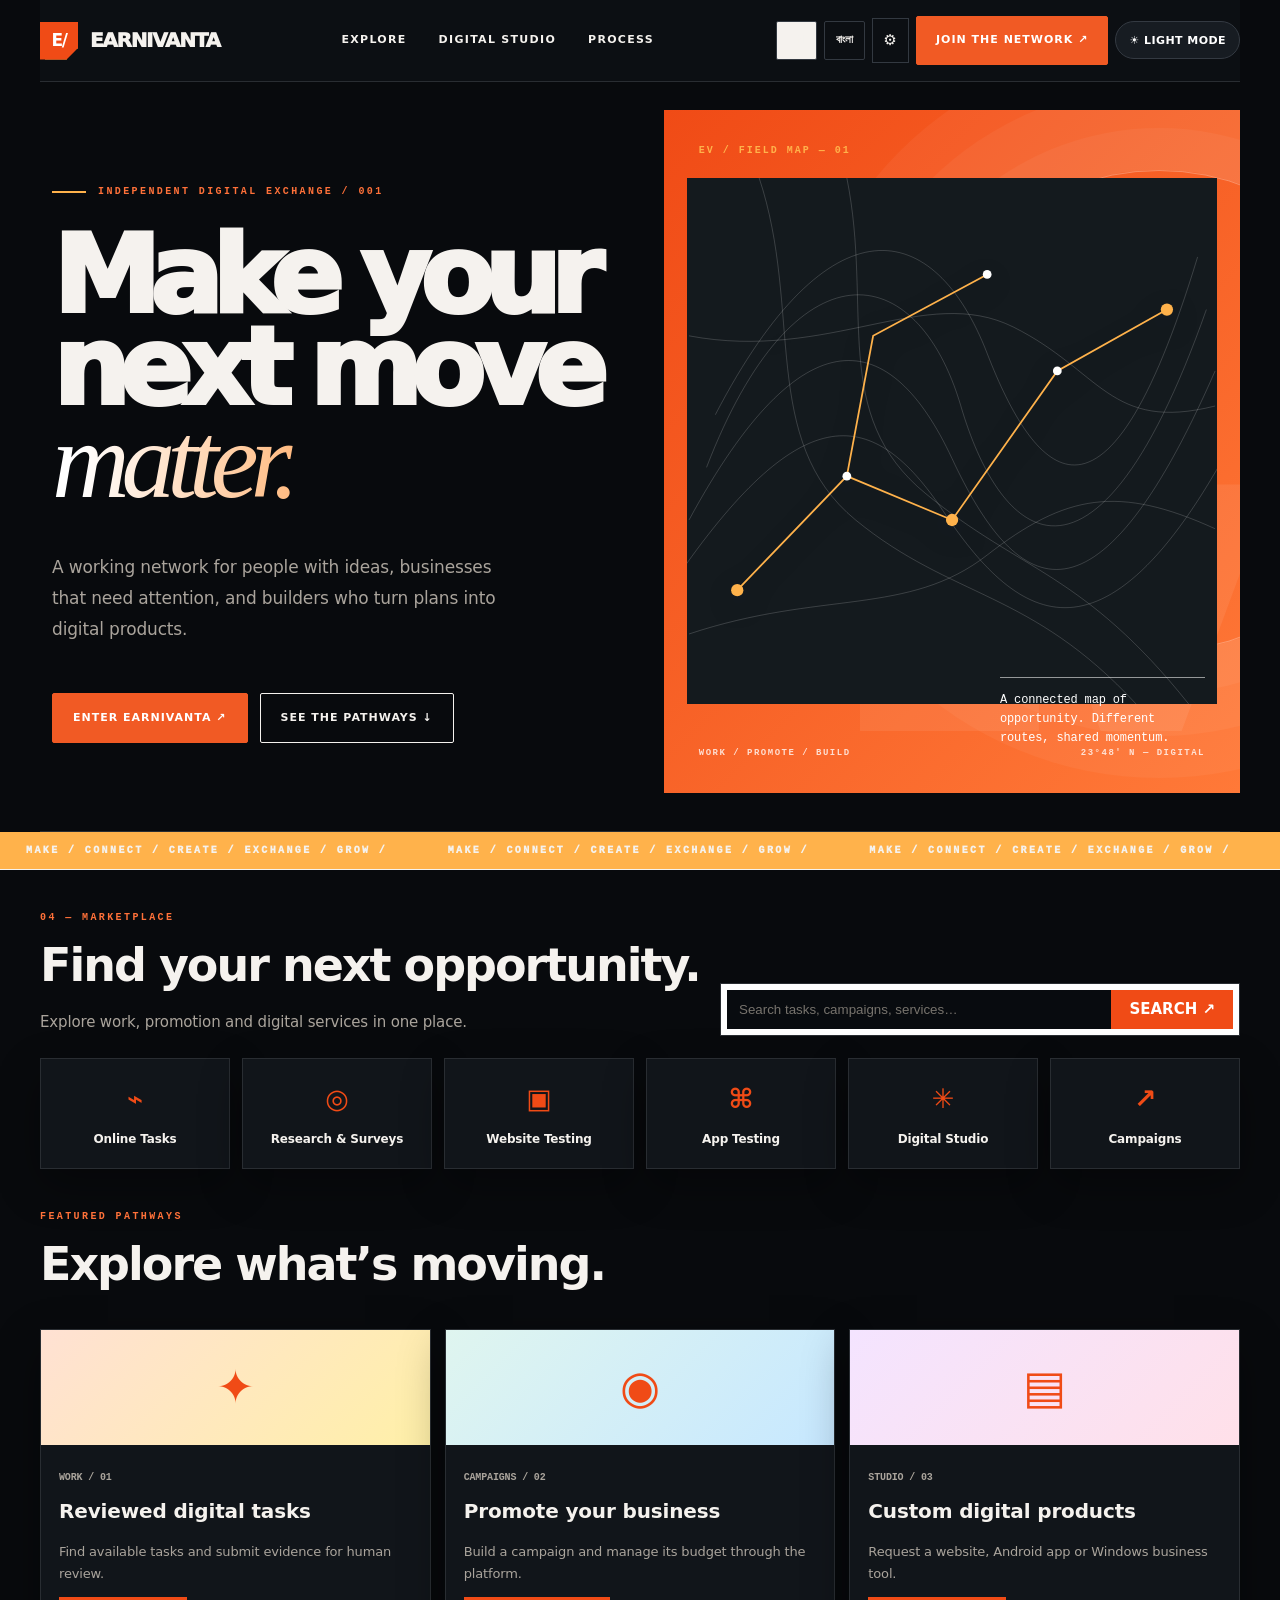
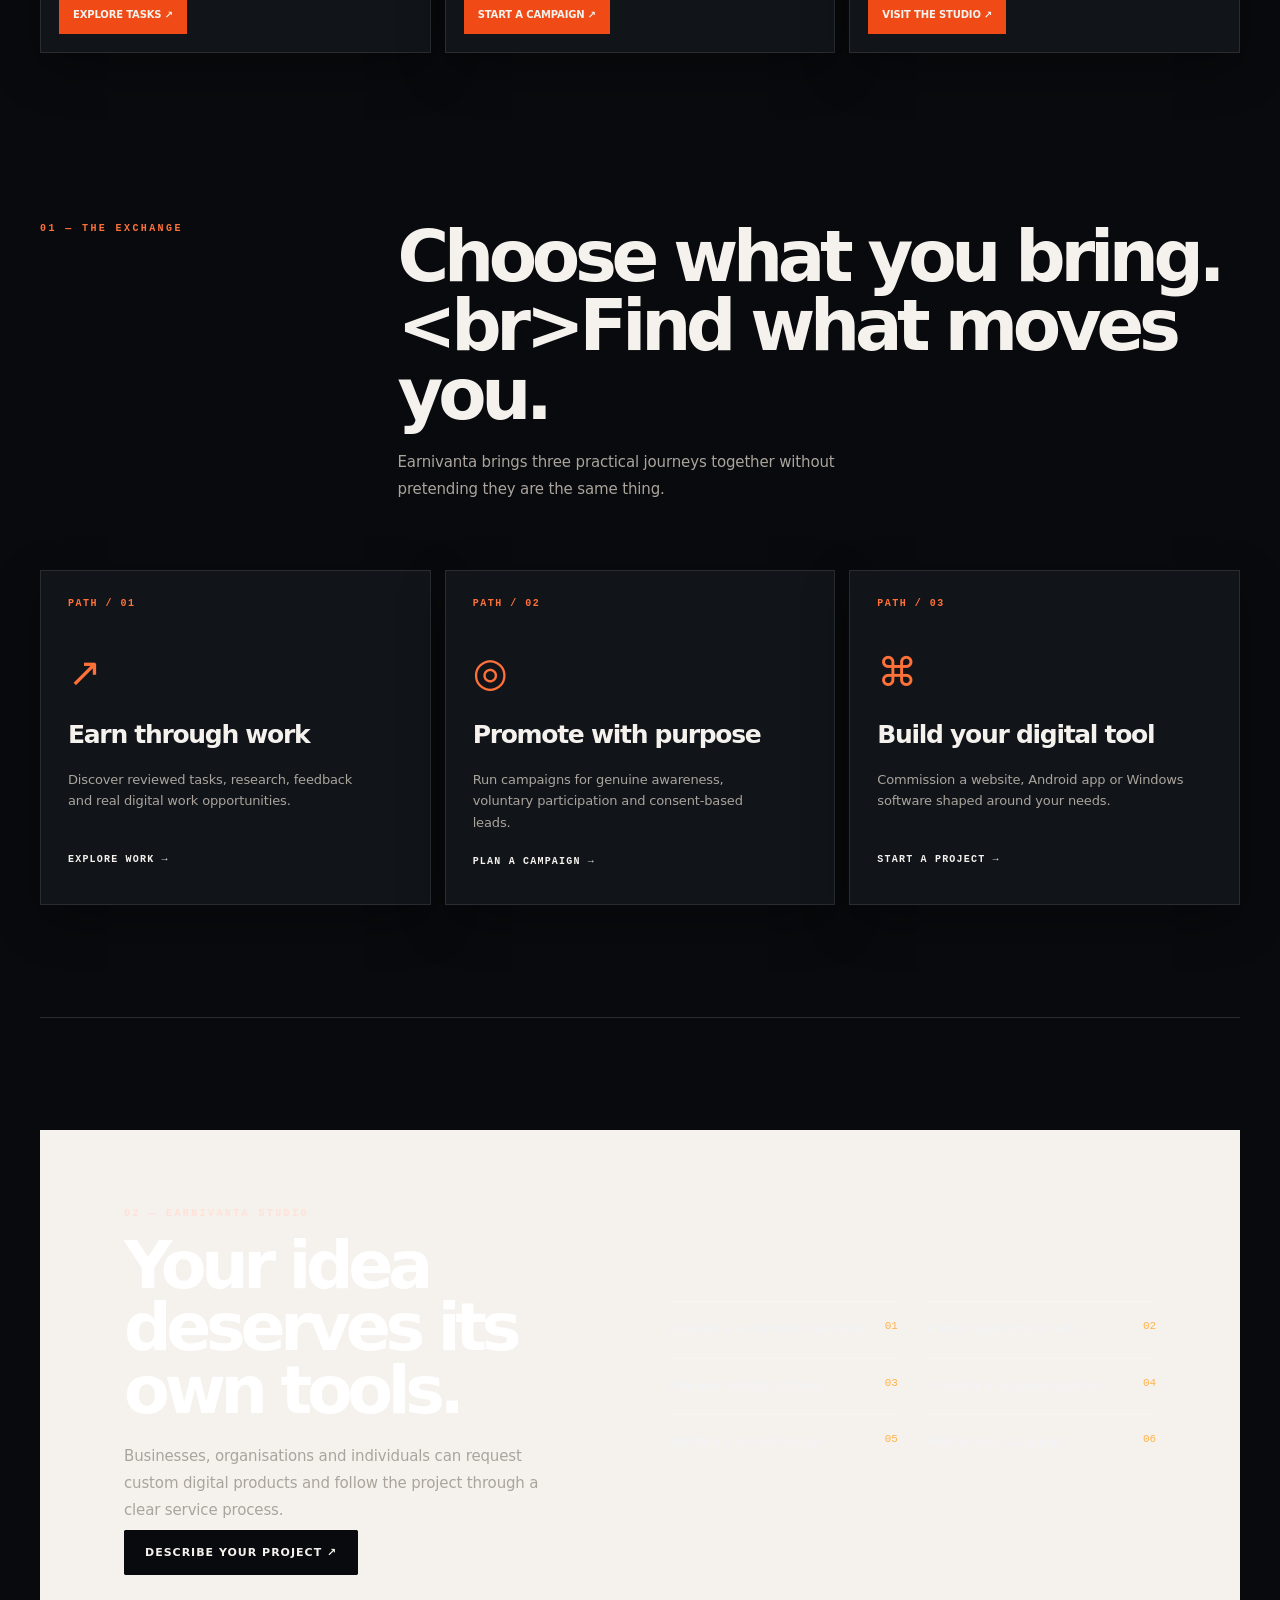
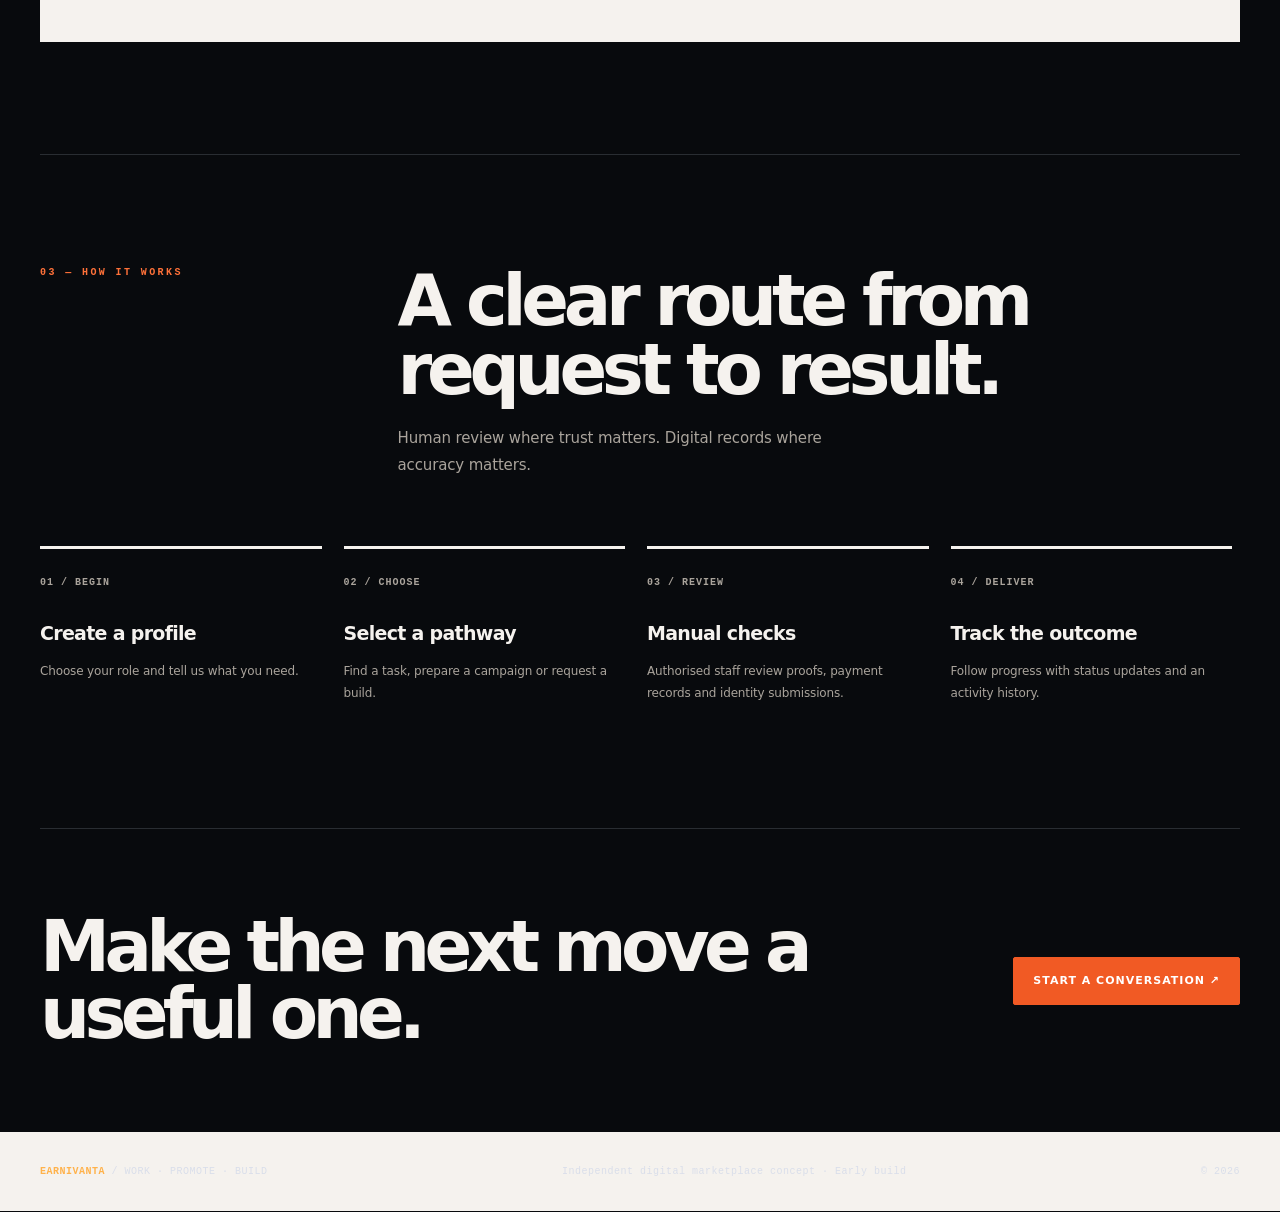
==== commit 4faee549: "Harden homepage bilingual switch and persist language choice" ====
--- a/index.html
+++ b/index.html
@@ -23,7 +23,7 @@
 </style><link rel="stylesheet" href="./theme.css?v=1">
 </head>
 <body>
-<header class="shell mast"><a class="wordmark" href="#"><span class="sigil">E/</span>EARNIVANTA</a><nav class="nav"><a href="#paths" data-i="navExplore">Explore</a><a href="#studio" data-i="navStudio">Digital studio</a><a href="#process" data-i="navProcess">Process</a></nav><div class="tools"><button class="lang active" type="button" onclick="setLang('en')">EN</button><button class="lang" type="button" onclick="setLang('bn')">বাংলা</button><button class="settings-trigger" id="settingsTrigger" type="button" onclick="document.getElementById('settingsPop').classList.toggle('open')">⚙</button><div class="settings-pop" id="settingsPop"><strong>Site settings</strong><button id="themeToggle">◐ Dark / Light mode</button><button id="languageToggle">বাংলা / English</button></div><a class="join" href="./portal.html" data-i="join">Join the network ↗</a></div></header>
+<header class="shell mast"><a class="wordmark" href="#"><span class="sigil">E/</span>EARNIVANTA</a><nav class="nav"><a href="#paths" data-i="navExplore">Explore</a><a href="#studio" data-i="navStudio">Digital studio</a><a href="#process" data-i="navProcess">Process</a></nav><div class="tools"><button class="lang active" type="button" id="langEn" onclick="window.setLang('en')">EN</button><button class="lang" type="button" id="langBn" onclick="window.setLang('bn')">বাংলা</button><button class="settings-trigger" id="settingsTrigger" type="button" onclick="document.getElementById('settingsPop').classList.toggle('open')">⚙</button><div class="settings-pop" id="settingsPop"><strong>Site settings</strong><button id="themeToggle">◐ Dark / Light mode</button><button id="languageToggle">বাংলা / English</button></div><a class="join" href="./portal.html" data-i="join">Join the network ↗</a></div></header>
 <main>
 <section class="shell hero"><div class="heroCopy"><div class="index" data-i="heroIndex">Independent digital exchange / 001</div><h1 data-html="heroTitle">Make your<br>next move <span>matter.</span></h1><p data-i="heroText">A working network for people with ideas, businesses that need attention, and builders who turn plans into digital products.</p><div class="actions"><a class="action primary" href="./portal.html" data-i="heroCta">Enter Earnivanta ↗</a><a class="action" href="#paths" data-i="heroExplore">See the pathways ↓</a></div></div>
 <div class="heroArt"><div class="artlabel">EV / FIELD MAP — 01</div><div class="map"><svg viewBox="0 0 600 600" fill="none" aria-hidden="true"><g stroke="#a4b3a8" stroke-opacity=".34" stroke-width="1"><path d="M20 330C120 70 260 90 310 260S470 490 590 150"/><path d="M0 390C130 150 230 170 300 320S460 540 600 220"/><path d="M-10 450C130 250 210 260 290 380S470 580 620 300"/><path d="M30 270C160 20 280 45 340 200S480 420 580 90"/><path d="M80 0C130 150 80 300 190 390S390 470 510 600"/><path d="M180 0C210 150 160 270 270 360S450 450 570 600"/><path d="M0 180C160 210 270 120 370 170S480 290 600 260"/><path d="M0 520C150 470 250 500 340 430S490 350 600 400"/></g><g stroke="#d6ed72" stroke-width="2"><path d="M55 470L180 340L300 390L420 220L545 150"/><path d="M180 340L210 180L340 110"/></g><g fill="#d64c32"><circle cx="55" cy="470" r="7"/><circle cx="300" cy="390" r="7"/><circle cx="545" cy="150" r="7"/></g><g fill="#d6ed72"><circle cx="180" cy="340" r="5"/><circle cx="420" cy="220" r="5"/><circle cx="340" cy="110" r="5"/></g></svg></div><div class="orbitnote" data-i="artNote">A connected map of opportunity. Different routes, shared momentum.</div><div class="artbottom"><span>WORK / PROMOTE / BUILD</span><span>23°48′ N — DIGITAL</span></div></div></section>
@@ -45,7 +45,7 @@
 en:{navExplore:"Explore",navStudio:"Digital studio",navProcess:"Process",join:"Join the network ↗",heroIndex:"Independent digital exchange / 001",heroTitle:"Make your<br>next move <span>matter.</span>",heroText:"A working network for people with ideas, businesses that need attention, and builders who turn plans into digital products.",heroCta:"Enter Earnivanta ↗",heroExplore:"See the pathways ↓",artNote:"A connected map of opportunity. Different routes, shared momentum.",ecosystemTag:"01 — The exchange",ecosystemTitle:"Choose what you bring.<br>Find what moves you.",ecosystemText:"Earnivanta brings three practical journeys together without pretending they are the same thing.",earnTitle:"Earn through work",earnText:"Discover reviewed tasks, research, feedback and real digital work opportunities.",earnLink:"Explore work →",promoteTitle:"Promote with purpose",promoteText:"Run campaigns for genuine awareness, voluntary participation and consent-based leads.",promoteLink:"Plan a campaign →",buildTitle:"Build your digital tool",buildText:"Commission a website, Android app or Windows software shaped around your needs.",buildLink:"Start a project →",studioTag:"02 — Earnivanta studio",studioTitle:"Your idea deserves its own tools.",studioText:"Businesses, organisations and individuals can request custom digital products and follow the project through a clear service process.",studioCta:"Describe your project ↗",svc1:"Business & e-commerce websites",svc2:"Android applications / APK",svc3:"Windows desktop software",svc4:"Inventory & business systems",svc5:"Interface & product design",svc6:"Maintenance & support",processTag:"03 — How it works",processTitle:"A clear route from request to result.",processText:"Human review where trust matters. Digital records where accuracy matters.",s1tag:"BEGIN",s1title:"Create a profile",s1text:"Choose your role and tell us what you need.",s2tag:"CHOOSE",s2title:"Select a pathway",s2text:"Find a task, prepare a campaign or request a build.",s3tag:"REVIEW",s3title:"Manual checks",s3text:"Authorised staff review proofs, payment records and identity submissions.",s4tag:"DELIVER",s4title:"Track the outcome",s4text:"Follow progress with status updates and an activity history.",closingTitle:"Make the next move a useful one.",closingCta:"Start a conversation ↗",footerText:"Independent digital marketplace concept · Early build",modalTitle:"Tell us what brings you here.",nameLabel:"YOUR NAME",contactLabel:"EMAIL OR PHONE",roleLabel:"I AM HERE TO",opt1:"Explore earning opportunities",opt2:"Promote a business",opt3:"Order a website or app",opt4:"Join the maintenance team",sendLabel:"Send an enquiry ↗",demoNote:"Prototype only. This enquiry does not create an account or accept payment or identity documents."},
 bn:{navExplore:"ঘুরে দেখুন",navStudio:"ডিজিটাল স্টুডিও",navProcess:"কাজের ধাপ",join:"যুক্ত হোন ↗",heroIndex:"স্বতন্ত্র ডিজিটাল এক্সচেঞ্জ / ০০১",heroTitle:"আপনার পরের<br>পদক্ষেপ <span>হোক অর্থবহ।</span>",heroText:"যাঁদের নতুন ধারণা আছে, যেসব ব্যবসার প্রচার দরকার এবং যাঁরা পরিকল্পনাকে ডিজিটাল পণ্যে রূপ দেন—তাঁদের জন্য একটি কাজের নেটওয়ার্ক।",heroCta:"Earnivanta-তে প্রবেশ ↗",heroExplore:"কাজের বিভাগ দেখুন ↓",artNote:"সম্ভাবনার একটি সংযুক্ত মানচিত্র। পথ আলাদা, অগ্রযাত্রা একসঙ্গে।",ecosystemTag:"০১ — আমাদের পরিসর",ecosystemTitle:"আপনি কী দিতে চান?<br>কোন পথে এগোতে চান?",ecosystemText:"Earnivanta তিনটি বাস্তব কাজের পথকে এক জায়গায় এনেছে—প্রতিটির উদ্দেশ্য আলাদা।",earnTitle:"কাজ করে আয়",earnText:"যাচাইকৃত টাস্ক, গবেষণা, মতামত ও বাস্তব ডিজিটাল কাজের সুযোগ খুঁজুন।",earnLink:"কাজ খুঁজুন →",promoteTitle:"উদ্দেশ্যপূর্ণ প্রচারণা",promoteText:"সচেতনতা, স্বেচ্ছায় অংশগ্রহণ এবং সম্মতিভিত্তিক কাস্টমার লিডের জন্য ক্যাম্পেইন চালান।",promoteLink:"ক্যাম্পেইন পরিকল্পনা →",buildTitle:"নিজের ডিজিটাল পণ্য তৈরি",buildText:"আপনার প্রয়োজন অনুযায়ী ওয়েবসাইট, অ্যান্ড্রয়েড অ্যাপ বা উইন্ডোজ সফটওয়্যার তৈরি করান।",buildLink:"প্রজেক্ট শুরু →",studioTag:"০২ — Earnivanta স্টুডিও",studioTitle:"আপনার ধারণার জন্য চাই নিজস্ব ডিজিটাল টুল।",studioText:"ব্যবসা, প্রতিষ্ঠান ও ব্যক্তিরা কাস্টম ডিজিটাল পণ্যের অর্ডার দিতে পারবেন এবং নির্দিষ্ট ধাপে কাজের অগ্রগতি দেখতে পারবেন।",studioCta:"প্রজেক্টের বিবরণ দিন ↗",svc1:"ব্যবসায়িক ও ই-কমার্স ওয়েবসাইট",svc2:"অ্যান্ড্রয়েড অ্যাপ্লিকেশন / APK",svc3:"উইন্ডোজ ডেস্কটপ সফটওয়্যার",svc4:"স্টক ও ব্যবসা ব্যবস্থাপনা",svc5:"ইন্টারফেস ও পণ্য ডিজাইন",svc6:"রক্ষণাবেক্ষণ ও সাপোর্ট",processTag:"০৩ — যেভাবে কাজ হবে",processTitle:"অনুরোধ থেকে ফলাফল—পরিষ্কার কর্মপথ।",processText:"বিশ্বাসের জায়গায় মানুষের যাচাই। নির্ভুলতার জায়গায় ডিজিটাল রেকর্ড।",s1tag:"শুরু",s1title:"প্রোফাইল তৈরি",s1text:"আপনার ভূমিকা নির্বাচন করুন এবং প্রয়োজন জানান।",s2tag:"নির্বাচন",s2title:"কাজের পথ বেছে নিন",s2text:"টাস্ক খুঁজুন, ক্যাম্পেইন তৈরি করুন অথবা সফটওয়্যার অর্ডার দিন।",s3tag:"যাচাই",s3title:"ম্যানুয়াল পর্যালোচনা",s3text:"অনুমোদিত কর্মীরা প্রমাণ, পেমেন্ট রেকর্ড ও পরিচয়পত্রের আবেদন যাচাই করবেন।",s4tag:"সম্পন্ন",s4title:"অগ্রগতি দেখুন",s4text:"স্ট্যাটাস আপডেট ও কাজের ইতিহাসে অগ্রগতি অনুসরণ করুন।",closingTitle:"পরের পদক্ষেপটি হোক কাজে লাগার মতো।",closingCta:"কথা শুরু করুন ↗",footerText:"স্বতন্ত্র ডিজিটাল মার্কেটপ্লেস · প্রাথমিক নির্মাণপর্ব",modalTitle:"আপনি কী নিয়ে এসেছেন, জানান।",nameLabel:"আপনার নাম",contactLabel:"ইমেইল অথবা ফোন",roleLabel:"আপনি এসেছেন",opt1:"আয়ের সুযোগ খুঁজতে",opt2:"ব্যবসার প্রচারণা করতে",opt3:"ওয়েবসাইট বা অ্যাপ তৈরি করাতে",opt4:"মেইনটেন্যান্স টিমে যোগ দিতে",sendLabel:"অনুরোধ পাঠান ↗",demoNote:"এটি প্রাথমিক নমুনা। এখানে অ্যাকাউন্ট তৈরি, পেমেন্ট বা পরিচয়পত্র গ্রহণ করা হয় না."}
 };
-let lang="en";function setLang(next){lang=next;localStorage.setItem("ev_lang",next);document.documentElement.lang=next;document.document.documentElement.dir="ltr";document.querySelectorAll("[data-i]").forEach(el=>{const k=el.dataset.i;if(copy[next][k]!==undefined)el.textContent=copy[next][k]});document.querySelectorAll("[data-html]").forEach(el=>{const k=el.dataset.html;if(copy[next][k]!==undefined)el.innerHTML=copy[next][k]});document.querySelectorAll(".lang").forEach((b,i)=>b.classList.toggle("active",i===(next==="en"?0:1)));document.getElementById("nameLabel").textContent=copy[next].nameLabel}window.setLang=setLang;setLang(localStorage.getItem("ev_lang")||"en");
-const modal=document.getElementById("modal");document.querySelectorAll("[data-open]").forEach(b=>b.addEventListener("click",()=>modal.classList.add("open")));document.getElementById("close").onclick=()=>modal.classList.remove("open");modal.addEventListener("click",e=>{if(e.target===modal)modal.classList.remove("open")});document.getElementById("interest").addEventListener("submit",e=>{e.preventDefault();alert(lang==="bn"?"এটি ডেমো ফর্ম—এখনো সার্ভারে পাঠানো হয়নি।":"Demo form only — nothing has been sent to a server.");modal.classList.remove("open")});document.getElementById("year").textContent=new Date().getFullYear();const savedTheme=localStorage.getItem("ev_theme")||"dark";document.body.dataset.theme=savedTheme;document.getElementById("themeToggle").onclick=()=>{document.body.dataset.theme=document.body.dataset.theme==="dark"?"light":"dark";localStorage.setItem("ev_theme",document.body.dataset.theme)};document.getElementById("languageToggle").onclick=()=>setLang(lang==="en"?"bn":"en");
+let lang="en";function setLang(next){if(!copy[next])next="en";lang=next;window.EV_LANG=next;localStorage.setItem("ev_lang",next);document.documentElement.lang=next;document.documentElement.dir="ltr";document.querySelectorAll("[data-i]").forEach(el=>{const k=el.dataset.i;if(copy[next][k]!==undefined)el.textContent=copy[next][k]});document.querySelectorAll("[data-html]").forEach(el=>{const k=el.dataset.html;if(copy[next][k]!==undefined)el.innerHTML=copy[next][k]});document.getElementById("langEn").classList.toggle("active",next==="en");document.getElementById("langBn").classList.toggle("active",next==="bn")}window.setLang=setLang;document.getElementById("langEn").addEventListener("click",()=>setLang("en"));document.getElementById("langBn").addEventListener("click",()=>setLang("bn"));setLang(localStorage.getItem("ev_lang")||"en");
+const modal=document.getElementById("modal");document.querySelectorAll("[data-open]").forEach(b=>b.addEventListener("click",()=>modal.classList.add("open")));document.getElementById("close").onclick=()=>modal.classList.remove("open");modal.addEventListener("click",e=>{if(e.target===modal)modal.classList.remove("open")});document.getElementById("interest").addEventListener("submit",e=>{e.preventDefault();alert(lang==="bn"?"এটি ডেমো ফর্ম—এখনো সার্ভারে পাঠানো হয়নি।":"Demo form only — nothing has been sent to a server.");modal.classList.remove("open")});document.getElementById("year").textContent=new Date().getFullYear();const savedTheme=localStorage.getItem("ev_theme")||"dark";document.body.dataset.theme=savedTheme;document.getElementById("themeToggle").onclick=()=>{document.body.dataset.theme=document.body.dataset.theme==="dark"?"light":"dark";localStorage.setItem("ev_theme",document.body.dataset.theme)};document.getElementById("languageToggle").onclick=()=>setLang(window.EV_LANG==="en"?"bn":"en");
 </script>
 <script src="./theme.js?v=1"></script></body></html>
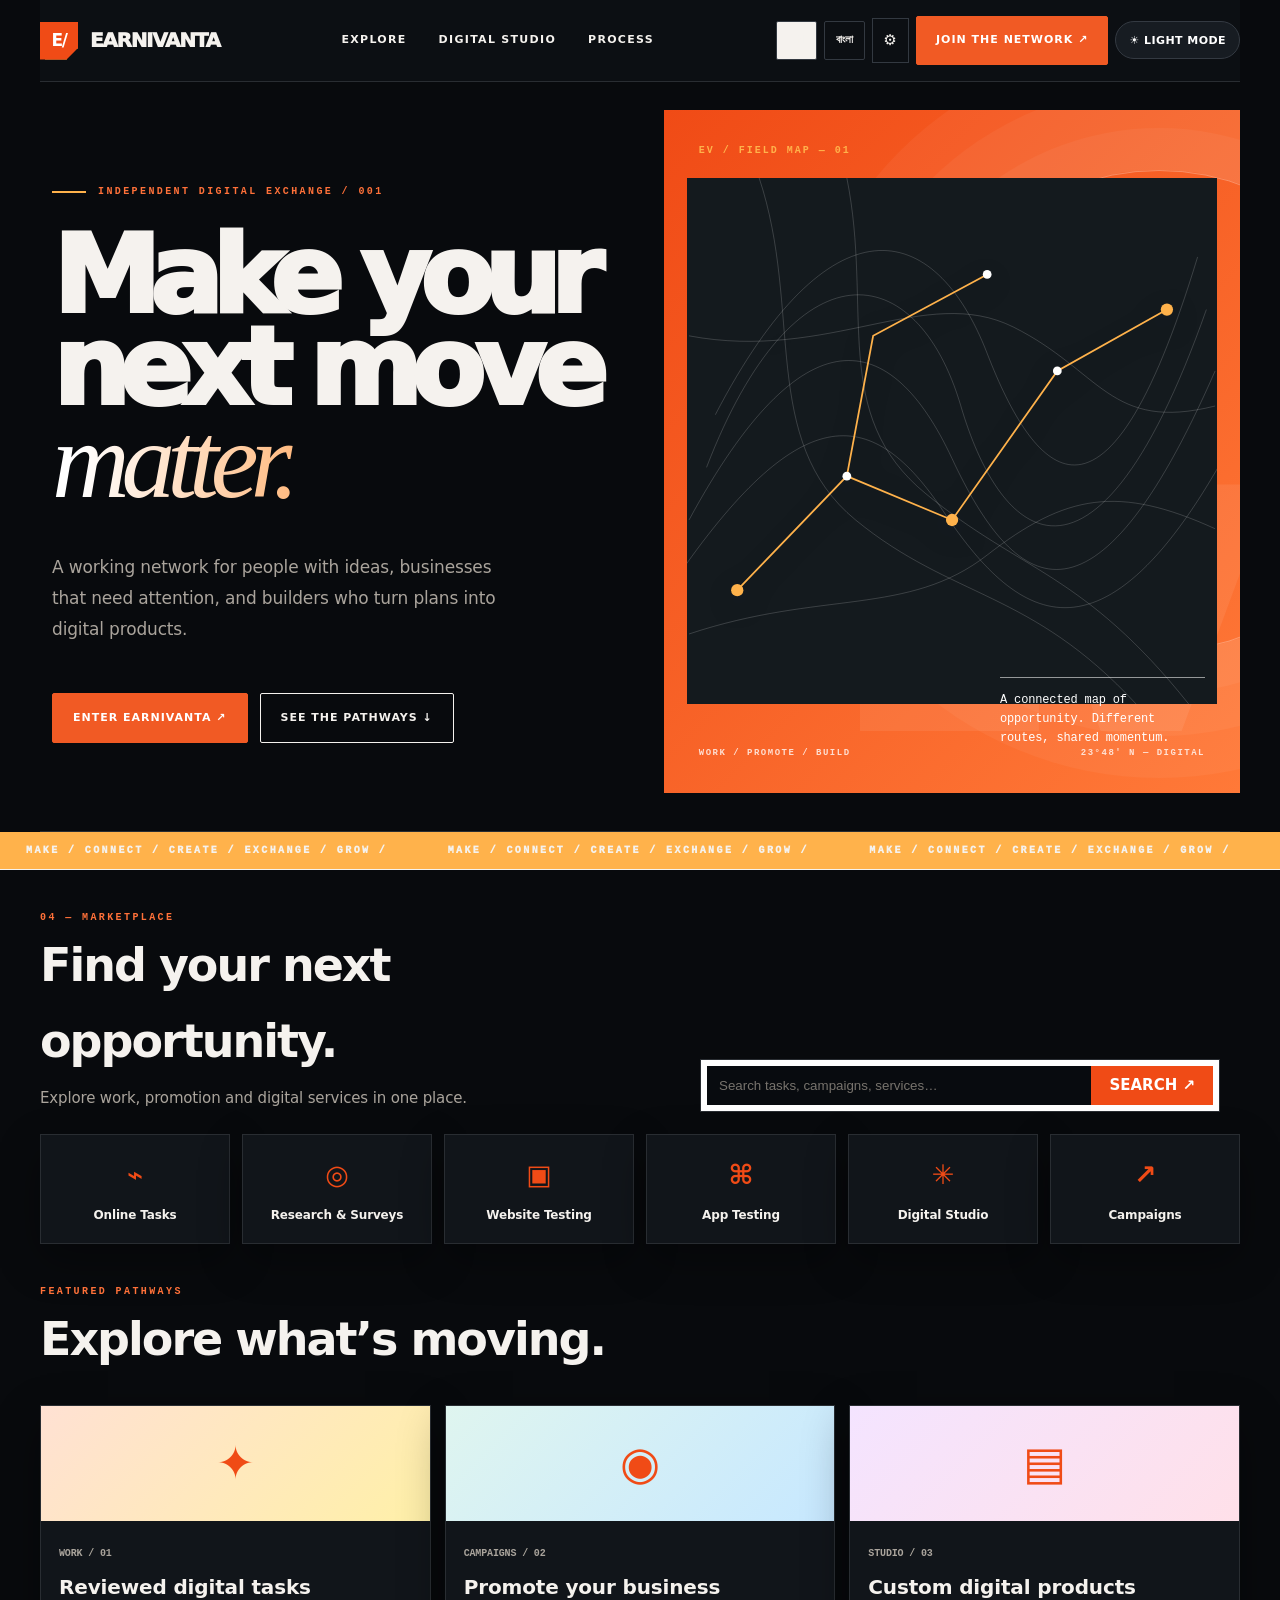
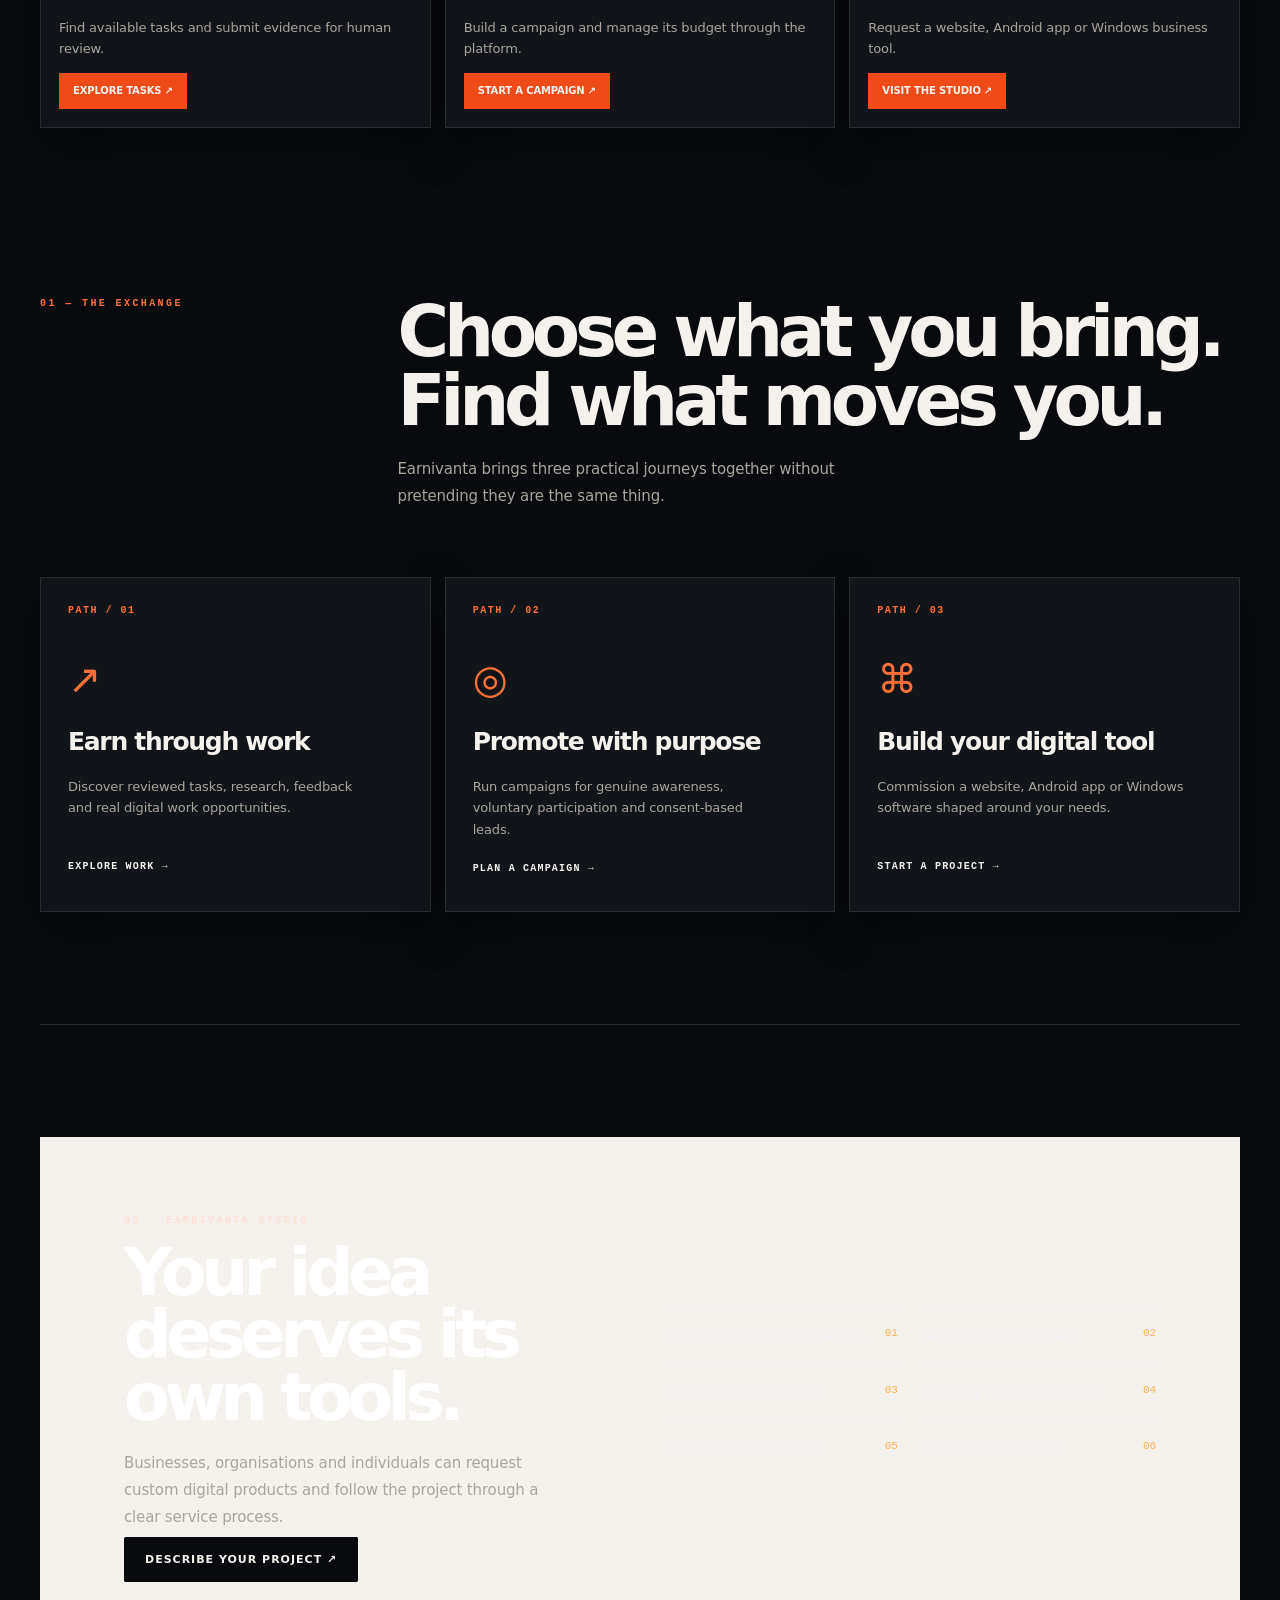
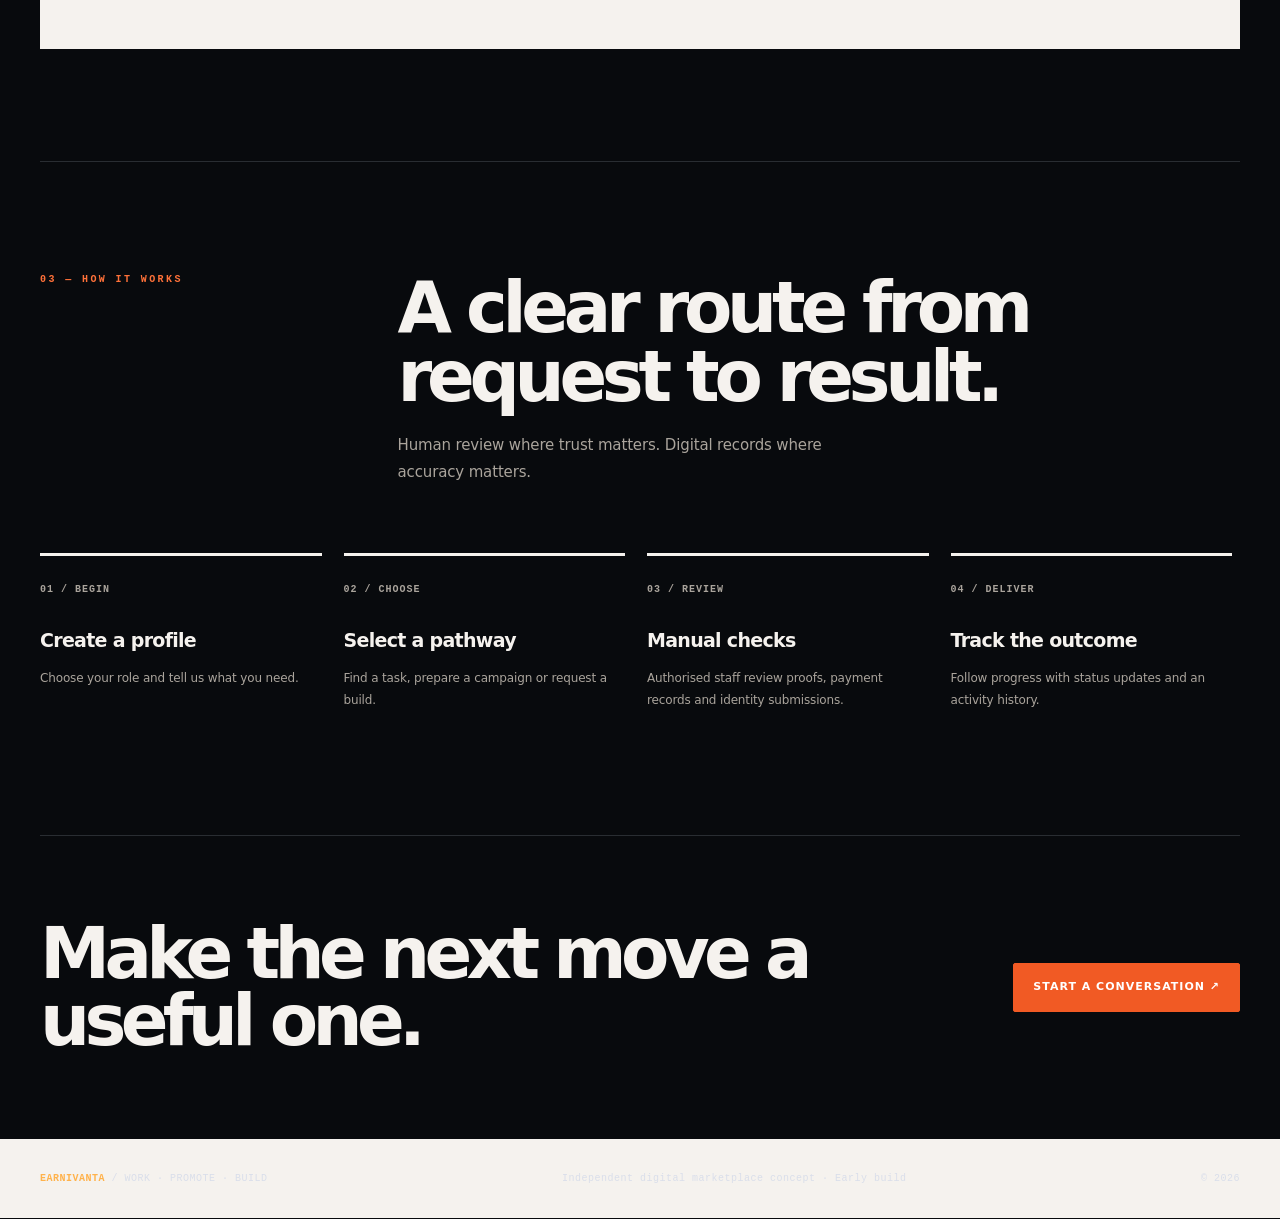
==== commit 5e71d260: "Improve Bengali heading rendering and make marketplace search filter visible offerings" ====
--- a/index.html
+++ b/index.html
@@ -28,7 +28,7 @@
 <section class="shell hero"><div class="heroCopy"><div class="index" data-i="heroIndex">Independent digital exchange / 001</div><h1 data-html="heroTitle">Make your<br>next move <span>matter.</span></h1><p data-i="heroText">A working network for people with ideas, businesses that need attention, and builders who turn plans into digital products.</p><div class="actions"><a class="action primary" href="./portal.html" data-i="heroCta">Enter Earnivanta ↗</a><a class="action" href="#paths" data-i="heroExplore">See the pathways ↓</a></div></div>
 <div class="heroArt"><div class="artlabel">EV / FIELD MAP — 01</div><div class="map"><svg viewBox="0 0 600 600" fill="none" aria-hidden="true"><g stroke="#a4b3a8" stroke-opacity=".34" stroke-width="1"><path d="M20 330C120 70 260 90 310 260S470 490 590 150"/><path d="M0 390C130 150 230 170 300 320S460 540 600 220"/><path d="M-10 450C130 250 210 260 290 380S470 580 620 300"/><path d="M30 270C160 20 280 45 340 200S480 420 580 90"/><path d="M80 0C130 150 80 300 190 390S390 470 510 600"/><path d="M180 0C210 150 160 270 270 360S450 450 570 600"/><path d="M0 180C160 210 270 120 370 170S480 290 600 260"/><path d="M0 520C150 470 250 500 340 430S490 350 600 400"/></g><g stroke="#d6ed72" stroke-width="2"><path d="M55 470L180 340L300 390L420 220L545 150"/><path d="M180 340L210 180L340 110"/></g><g fill="#d64c32"><circle cx="55" cy="470" r="7"/><circle cx="300" cy="390" r="7"/><circle cx="545" cy="150" r="7"/></g><g fill="#d6ed72"><circle cx="180" cy="340" r="5"/><circle cx="420" cy="220" r="5"/><circle cx="340" cy="110" r="5"/></g></svg></div><div class="orbitnote" data-i="artNote">A connected map of opportunity. Different routes, shared momentum.</div><div class="artbottom"><span>WORK / PROMOTE / BUILD</span><span>23°48′ N — DIGITAL</span></div></div></section>
 <div class="ticker"><span>MAKE / CONNECT / CREATE / EXCHANGE / GROW / </span><span>MAKE / CONNECT / CREATE / EXCHANGE / GROW / </span><span>MAKE / CONNECT / CREATE / EXCHANGE / GROW / </span></div>
-<section class="shell market-strip" id="marketplace"><div class="market-head"><div><div class="eyebrow">04 — Marketplace</div><h2>Find your next opportunity.</h2><p class="intro" style="margin:0">Explore work, promotion and digital services in one place.</p></div><form class="market-search" onsubmit="event.preventDefault();location.href='./portal.html'"><input aria-label="Search opportunities" placeholder="Search tasks, campaigns, services…"><button type="submit">SEARCH ↗</button></form></div><div class="market-cats"><a class="market-cat" href="./portal.html"><b>⌁</b><span>Online Tasks</span></a><a class="market-cat" href="./portal.html"><b>◎</b><span>Research & Surveys</span></a><a class="market-cat" href="./portal.html"><b>▣</b><span>Website Testing</span></a><a class="market-cat" href="./portal.html"><b>⌘</b><span>App Testing</span></a><a class="market-cat" href="./portal.html#studio"><b>✳</b><span>Digital Studio</span></a><a class="market-cat" href="./portal.html"><b>↗</b><span>Campaigns</span></a></div><div class="market-head" style="margin-top:42px"><div><div class="eyebrow">Featured pathways</div><h2>Explore what’s moving.</h2></div></div><div class="market-grid"><article class="market-card"><div class="visual">✦</div><div class="inside"><small>WORK / 01</small><h3>Reviewed digital tasks</h3><p>Find available tasks and submit evidence for human review.</p><a href="./portal.html">EXPLORE TASKS ↗</a></div></article><article class="market-card"><div class="visual">◉</div><div class="inside"><small>CAMPAIGNS / 02</small><h3>Promote your business</h3><p>Build a campaign and manage its budget through the platform.</p><a href="./portal.html">START A CAMPAIGN ↗</a></div></article><article class="market-card"><div class="visual">▤</div><div class="inside"><small>STUDIO / 03</small><h3>Custom digital products</h3><p>Request a website, Android app or Windows business tool.</p><a href="./portal.html#studio">VISIT THE STUDIO ↗</a></div></article></div></section>
+<section class="shell market-strip" id="marketplace"><div class="market-head"><div><div class="eyebrow">04 — Marketplace</div><h2>Find your next opportunity.</h2><p class="intro" style="margin:0">Explore work, promotion and digital services in one place.</p></div><form class="market-search" id="marketSearchForm"><input id="marketSearchInput" aria-label="Search opportunities" placeholder="Search tasks, campaigns, services…"><button type="submit">SEARCH ↗</button></form><p id="marketSearchStatus" role="status" aria-live="polite" style="font-size:12px;color:var(--muted);margin:8px 0 0"></p></div><div class="market-cats"><a class="market-cat" href="./portal.html"><b>⌁</b><span>Online Tasks</span></a><a class="market-cat" href="./portal.html"><b>◎</b><span>Research & Surveys</span></a><a class="market-cat" href="./portal.html"><b>▣</b><span>Website Testing</span></a><a class="market-cat" href="./portal.html"><b>⌘</b><span>App Testing</span></a><a class="market-cat" href="./portal.html#studio"><b>✳</b><span>Digital Studio</span></a><a class="market-cat" href="./portal.html"><b>↗</b><span>Campaigns</span></a></div><div class="market-head" style="margin-top:42px"><div><div class="eyebrow">Featured pathways</div><h2>Explore what’s moving.</h2></div></div><div class="market-grid"><article class="market-card"><div class="visual">✦</div><div class="inside"><small>WORK / 01</small><h3>Reviewed digital tasks</h3><p>Find available tasks and submit evidence for human review.</p><a href="./portal.html">EXPLORE TASKS ↗</a></div></article><article class="market-card"><div class="visual">◉</div><div class="inside"><small>CAMPAIGNS / 02</small><h3>Promote your business</h3><p>Build a campaign and manage its budget through the platform.</p><a href="./portal.html">START A CAMPAIGN ↗</a></div></article><article class="market-card"><div class="visual">▤</div><div class="inside"><small>STUDIO / 03</small><h3>Custom digital products</h3><p>Request a website, Android app or Windows business tool.</p><a href="./portal.html#studio">VISIT THE STUDIO ↗</a></div></article></div></section>
 <section class="shell section" id="paths"><div class="sectionhead"><div class="eyebrow" data-i="ecosystemTag">01 — The exchange</div><div><h2 data-i="ecosystemTitle">Choose what you bring.<br>Find what moves you.</h2><p class="intro" data-i="ecosystemText">Earnivanta brings three practical journeys together without pretending they are the same thing.</p></div></div><div class="paths">
 <article class="path"><div class="pathNo">PATH / 01</div><div class="pathMark">↗</div><h3 data-i="earnTitle">Earn through work</h3><p data-i="earnText">Discover reviewed tasks, research, feedback and real digital work opportunities.</p><a href="#process" data-i="earnLink">Explore work →</a></article>
 <article class="path"><div class="pathNo">PATH / 02</div><div class="pathMark">◎</div><h3 data-i="promoteTitle">Promote with purpose</h3><p data-i="promoteText">Run campaigns for genuine awareness, voluntary participation and consent-based leads.</p><a href="#process" data-i="promoteLink">Plan a campaign →</a></article>
@@ -45,7 +45,8 @@
 en:{navExplore:"Explore",navStudio:"Digital studio",navProcess:"Process",join:"Join the network ↗",heroIndex:"Independent digital exchange / 001",heroTitle:"Make your<br>next move <span>matter.</span>",heroText:"A working network for people with ideas, businesses that need attention, and builders who turn plans into digital products.",heroCta:"Enter Earnivanta ↗",heroExplore:"See the pathways ↓",artNote:"A connected map of opportunity. Different routes, shared momentum.",ecosystemTag:"01 — The exchange",ecosystemTitle:"Choose what you bring.<br>Find what moves you.",ecosystemText:"Earnivanta brings three practical journeys together without pretending they are the same thing.",earnTitle:"Earn through work",earnText:"Discover reviewed tasks, research, feedback and real digital work opportunities.",earnLink:"Explore work →",promoteTitle:"Promote with purpose",promoteText:"Run campaigns for genuine awareness, voluntary participation and consent-based leads.",promoteLink:"Plan a campaign →",buildTitle:"Build your digital tool",buildText:"Commission a website, Android app or Windows software shaped around your needs.",buildLink:"Start a project →",studioTag:"02 — Earnivanta studio",studioTitle:"Your idea deserves its own tools.",studioText:"Businesses, organisations and individuals can request custom digital products and follow the project through a clear service process.",studioCta:"Describe your project ↗",svc1:"Business & e-commerce websites",svc2:"Android applications / APK",svc3:"Windows desktop software",svc4:"Inventory & business systems",svc5:"Interface & product design",svc6:"Maintenance & support",processTag:"03 — How it works",processTitle:"A clear route from request to result.",processText:"Human review where trust matters. Digital records where accuracy matters.",s1tag:"BEGIN",s1title:"Create a profile",s1text:"Choose your role and tell us what you need.",s2tag:"CHOOSE",s2title:"Select a pathway",s2text:"Find a task, prepare a campaign or request a build.",s3tag:"REVIEW",s3title:"Manual checks",s3text:"Authorised staff review proofs, payment records and identity submissions.",s4tag:"DELIVER",s4title:"Track the outcome",s4text:"Follow progress with status updates and an activity history.",closingTitle:"Make the next move a useful one.",closingCta:"Start a conversation ↗",footerText:"Independent digital marketplace concept · Early build",modalTitle:"Tell us what brings you here.",nameLabel:"YOUR NAME",contactLabel:"EMAIL OR PHONE",roleLabel:"I AM HERE TO",opt1:"Explore earning opportunities",opt2:"Promote a business",opt3:"Order a website or app",opt4:"Join the maintenance team",sendLabel:"Send an enquiry ↗",demoNote:"Prototype only. This enquiry does not create an account or accept payment or identity documents."},
 bn:{navExplore:"ঘুরে দেখুন",navStudio:"ডিজিটাল স্টুডিও",navProcess:"কাজের ধাপ",join:"যুক্ত হোন ↗",heroIndex:"স্বতন্ত্র ডিজিটাল এক্সচেঞ্জ / ০০১",heroTitle:"আপনার পরের<br>পদক্ষেপ <span>হোক অর্থবহ।</span>",heroText:"যাঁদের নতুন ধারণা আছে, যেসব ব্যবসার প্রচার দরকার এবং যাঁরা পরিকল্পনাকে ডিজিটাল পণ্যে রূপ দেন—তাঁদের জন্য একটি কাজের নেটওয়ার্ক।",heroCta:"Earnivanta-তে প্রবেশ ↗",heroExplore:"কাজের বিভাগ দেখুন ↓",artNote:"সম্ভাবনার একটি সংযুক্ত মানচিত্র। পথ আলাদা, অগ্রযাত্রা একসঙ্গে।",ecosystemTag:"০১ — আমাদের পরিসর",ecosystemTitle:"আপনি কী দিতে চান?<br>কোন পথে এগোতে চান?",ecosystemText:"Earnivanta তিনটি বাস্তব কাজের পথকে এক জায়গায় এনেছে—প্রতিটির উদ্দেশ্য আলাদা।",earnTitle:"কাজ করে আয়",earnText:"যাচাইকৃত টাস্ক, গবেষণা, মতামত ও বাস্তব ডিজিটাল কাজের সুযোগ খুঁজুন।",earnLink:"কাজ খুঁজুন →",promoteTitle:"উদ্দেশ্যপূর্ণ প্রচারণা",promoteText:"সচেতনতা, স্বেচ্ছায় অংশগ্রহণ এবং সম্মতিভিত্তিক কাস্টমার লিডের জন্য ক্যাম্পেইন চালান।",promoteLink:"ক্যাম্পেইন পরিকল্পনা →",buildTitle:"নিজের ডিজিটাল পণ্য তৈরি",buildText:"আপনার প্রয়োজন অনুযায়ী ওয়েবসাইট, অ্যান্ড্রয়েড অ্যাপ বা উইন্ডোজ সফটওয়্যার তৈরি করান।",buildLink:"প্রজেক্ট শুরু →",studioTag:"০২ — Earnivanta স্টুডিও",studioTitle:"আপনার ধারণার জন্য চাই নিজস্ব ডিজিটাল টুল।",studioText:"ব্যবসা, প্রতিষ্ঠান ও ব্যক্তিরা কাস্টম ডিজিটাল পণ্যের অর্ডার দিতে পারবেন এবং নির্দিষ্ট ধাপে কাজের অগ্রগতি দেখতে পারবেন।",studioCta:"প্রজেক্টের বিবরণ দিন ↗",svc1:"ব্যবসায়িক ও ই-কমার্স ওয়েবসাইট",svc2:"অ্যান্ড্রয়েড অ্যাপ্লিকেশন / APK",svc3:"উইন্ডোজ ডেস্কটপ সফটওয়্যার",svc4:"স্টক ও ব্যবসা ব্যবস্থাপনা",svc5:"ইন্টারফেস ও পণ্য ডিজাইন",svc6:"রক্ষণাবেক্ষণ ও সাপোর্ট",processTag:"০৩ — যেভাবে কাজ হবে",processTitle:"অনুরোধ থেকে ফলাফল—পরিষ্কার কর্মপথ।",processText:"বিশ্বাসের জায়গায় মানুষের যাচাই। নির্ভুলতার জায়গায় ডিজিটাল রেকর্ড।",s1tag:"শুরু",s1title:"প্রোফাইল তৈরি",s1text:"আপনার ভূমিকা নির্বাচন করুন এবং প্রয়োজন জানান।",s2tag:"নির্বাচন",s2title:"কাজের পথ বেছে নিন",s2text:"টাস্ক খুঁজুন, ক্যাম্পেইন তৈরি করুন অথবা সফটওয়্যার অর্ডার দিন।",s3tag:"যাচাই",s3title:"ম্যানুয়াল পর্যালোচনা",s3text:"অনুমোদিত কর্মীরা প্রমাণ, পেমেন্ট রেকর্ড ও পরিচয়পত্রের আবেদন যাচাই করবেন।",s4tag:"সম্পন্ন",s4title:"অগ্রগতি দেখুন",s4text:"স্ট্যাটাস আপডেট ও কাজের ইতিহাসে অগ্রগতি অনুসরণ করুন।",closingTitle:"পরের পদক্ষেপটি হোক কাজে লাগার মতো।",closingCta:"কথা শুরু করুন ↗",footerText:"স্বতন্ত্র ডিজিটাল মার্কেটপ্লেস · প্রাথমিক নির্মাণপর্ব",modalTitle:"আপনি কী নিয়ে এসেছেন, জানান।",nameLabel:"আপনার নাম",contactLabel:"ইমেইল অথবা ফোন",roleLabel:"আপনি এসেছেন",opt1:"আয়ের সুযোগ খুঁজতে",opt2:"ব্যবসার প্রচারণা করতে",opt3:"ওয়েবসাইট বা অ্যাপ তৈরি করাতে",opt4:"মেইনটেন্যান্স টিমে যোগ দিতে",sendLabel:"অনুরোধ পাঠান ↗",demoNote:"এটি প্রাথমিক নমুনা। এখানে অ্যাকাউন্ট তৈরি, পেমেন্ট বা পরিচয়পত্র গ্রহণ করা হয় না."}
 };
-let lang="en";function setLang(next){if(!copy[next])next="en";lang=next;window.EV_LANG=next;localStorage.setItem("ev_lang",next);document.documentElement.lang=next;document.documentElement.dir="ltr";document.querySelectorAll("[data-i]").forEach(el=>{const k=el.dataset.i;if(copy[next][k]!==undefined)el.textContent=copy[next][k]});document.querySelectorAll("[data-html]").forEach(el=>{const k=el.dataset.html;if(copy[next][k]!==undefined)el.innerHTML=copy[next][k]});document.getElementById("langEn").classList.toggle("active",next==="en");document.getElementById("langBn").classList.toggle("active",next==="bn")}window.setLang=setLang;document.getElementById("langEn").addEventListener("click",()=>setLang("en"));document.getElementById("langBn").addEventListener("click",()=>setLang("bn"));setLang(localStorage.getItem("ev_lang")||"en");
+let lang="en";function setLang(next){if(!copy[next])next="en";lang=next;window.EV_LANG=next;localStorage.setItem("ev_lang",next);document.documentElement.lang=next;document.documentElement.dir="ltr";document.querySelectorAll("[data-i]").forEach(el=>{const k=el.dataset.i;if(copy[next][k]!==undefined){const value=copy[next][k];if(value.includes("<br>"))el.innerHTML=value;else el.textContent=value}});document.querySelectorAll("[data-html]").forEach(el=>{const k=el.dataset.html;if(copy[next][k]!==undefined)el.innerHTML=copy[next][k]});document.getElementById("langEn").classList.toggle("active",next==="en");document.getElementById("langBn").classList.toggle("active",next==="bn")}window.setLang=setLang;document.getElementById("langEn").addEventListener("click",()=>setLang("en"));document.getElementById("langBn").addEventListener("click",()=>setLang("bn"));setLang(localStorage.getItem("ev_lang")||"en");
+const marketSearchForm=document.getElementById("marketSearchForm");marketSearchForm.addEventListener("submit",e=>{e.preventDefault();const q=document.getElementById("marketSearchInput").value.trim().toLowerCase();const items=[...document.querySelectorAll(".market-cat,.market-card")];let count=0;items.forEach(item=>{const match=!q||item.textContent.toLowerCase().includes(q);item.hidden=!match;if(match)count++});document.getElementById("marketSearchStatus").textContent=!q?"Showing all opportunities.":count?count+" matching result(s) found.":"No matching opportunities. Try another keyword.";document.getElementById("marketplace").scrollIntoView({behavior:"smooth",block:"start"})});
 const modal=document.getElementById("modal");document.querySelectorAll("[data-open]").forEach(b=>b.addEventListener("click",()=>modal.classList.add("open")));document.getElementById("close").onclick=()=>modal.classList.remove("open");modal.addEventListener("click",e=>{if(e.target===modal)modal.classList.remove("open")});document.getElementById("interest").addEventListener("submit",e=>{e.preventDefault();alert(lang==="bn"?"এটি ডেমো ফর্ম—এখনো সার্ভারে পাঠানো হয়নি।":"Demo form only — nothing has been sent to a server.");modal.classList.remove("open")});document.getElementById("year").textContent=new Date().getFullYear();const savedTheme=localStorage.getItem("ev_theme")||"dark";document.body.dataset.theme=savedTheme;document.getElementById("themeToggle").onclick=()=>{document.body.dataset.theme=document.body.dataset.theme==="dark"?"light":"dark";localStorage.setItem("ev_theme",document.body.dataset.theme)};document.getElementById("languageToggle").onclick=()=>setLang(window.EV_LANG==="en"?"bn":"en");
 </script>
 <script src="./theme.js?v=1"></script></body></html>
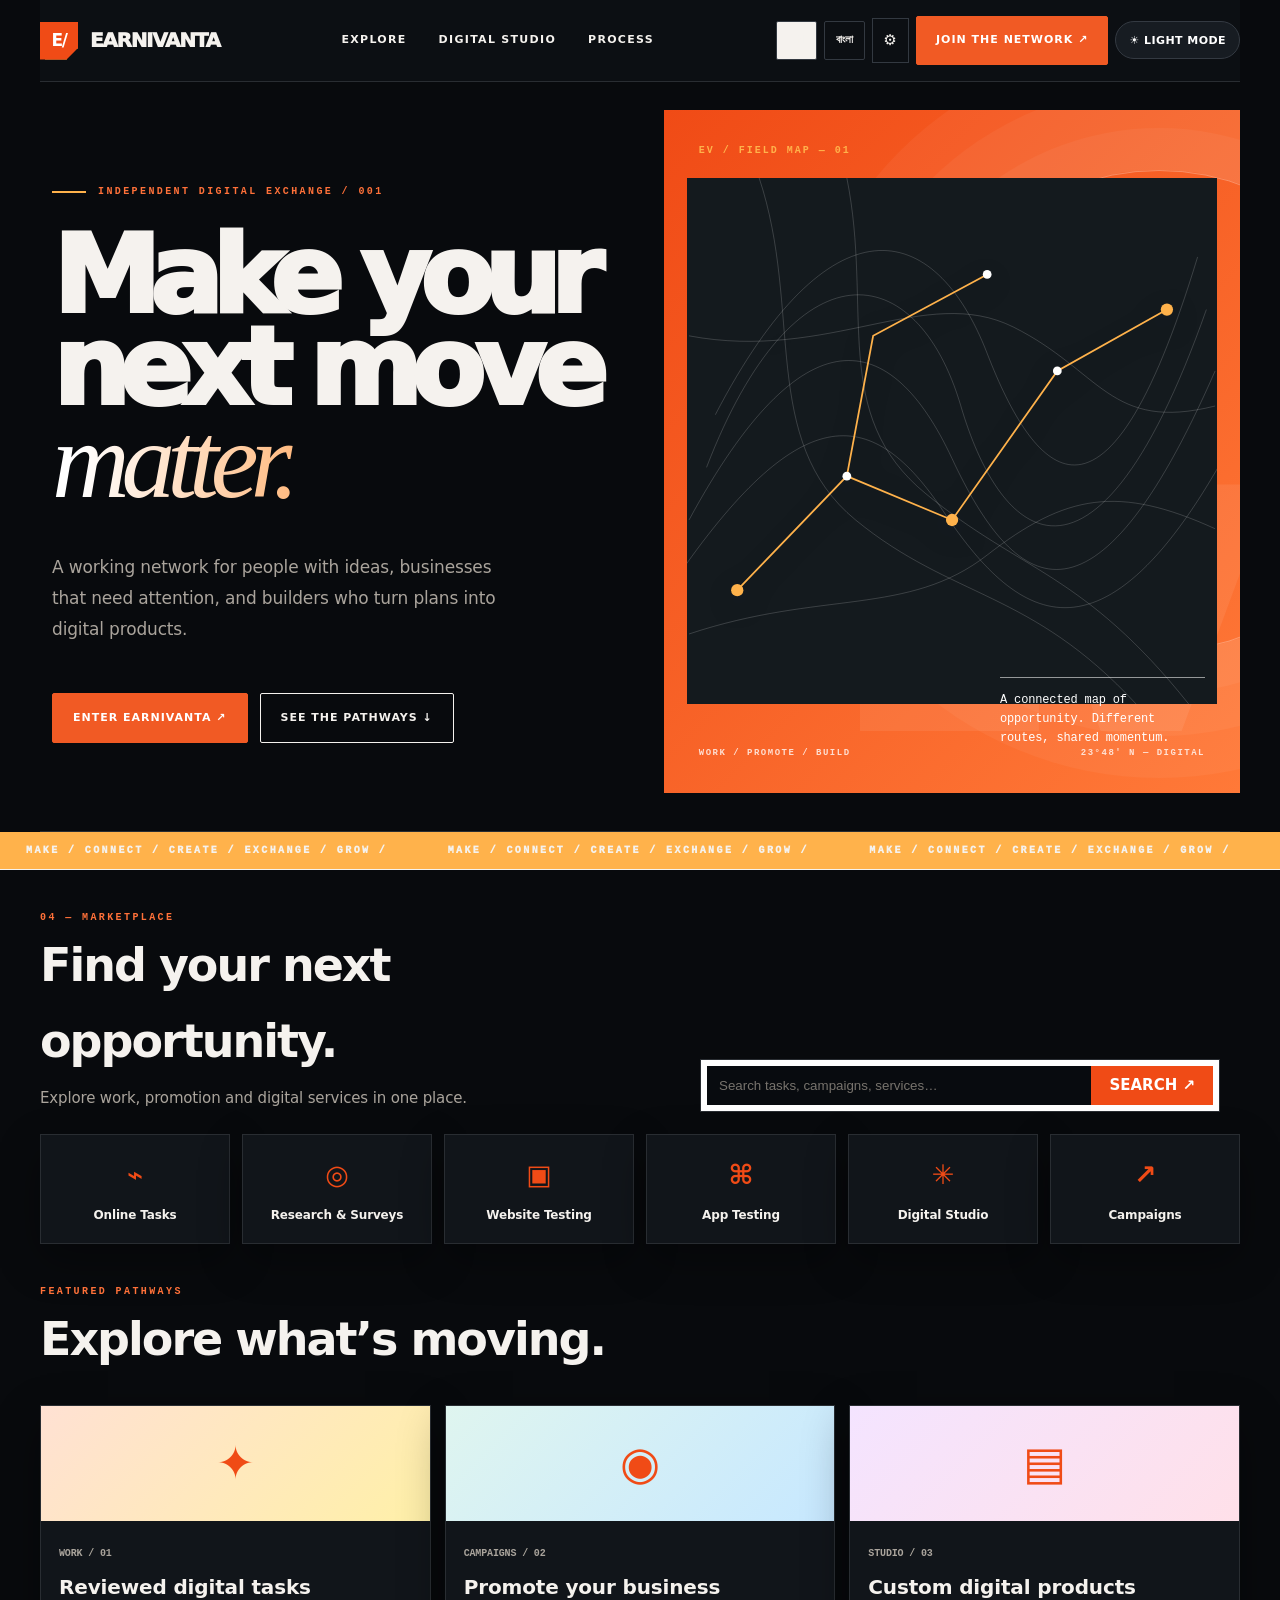
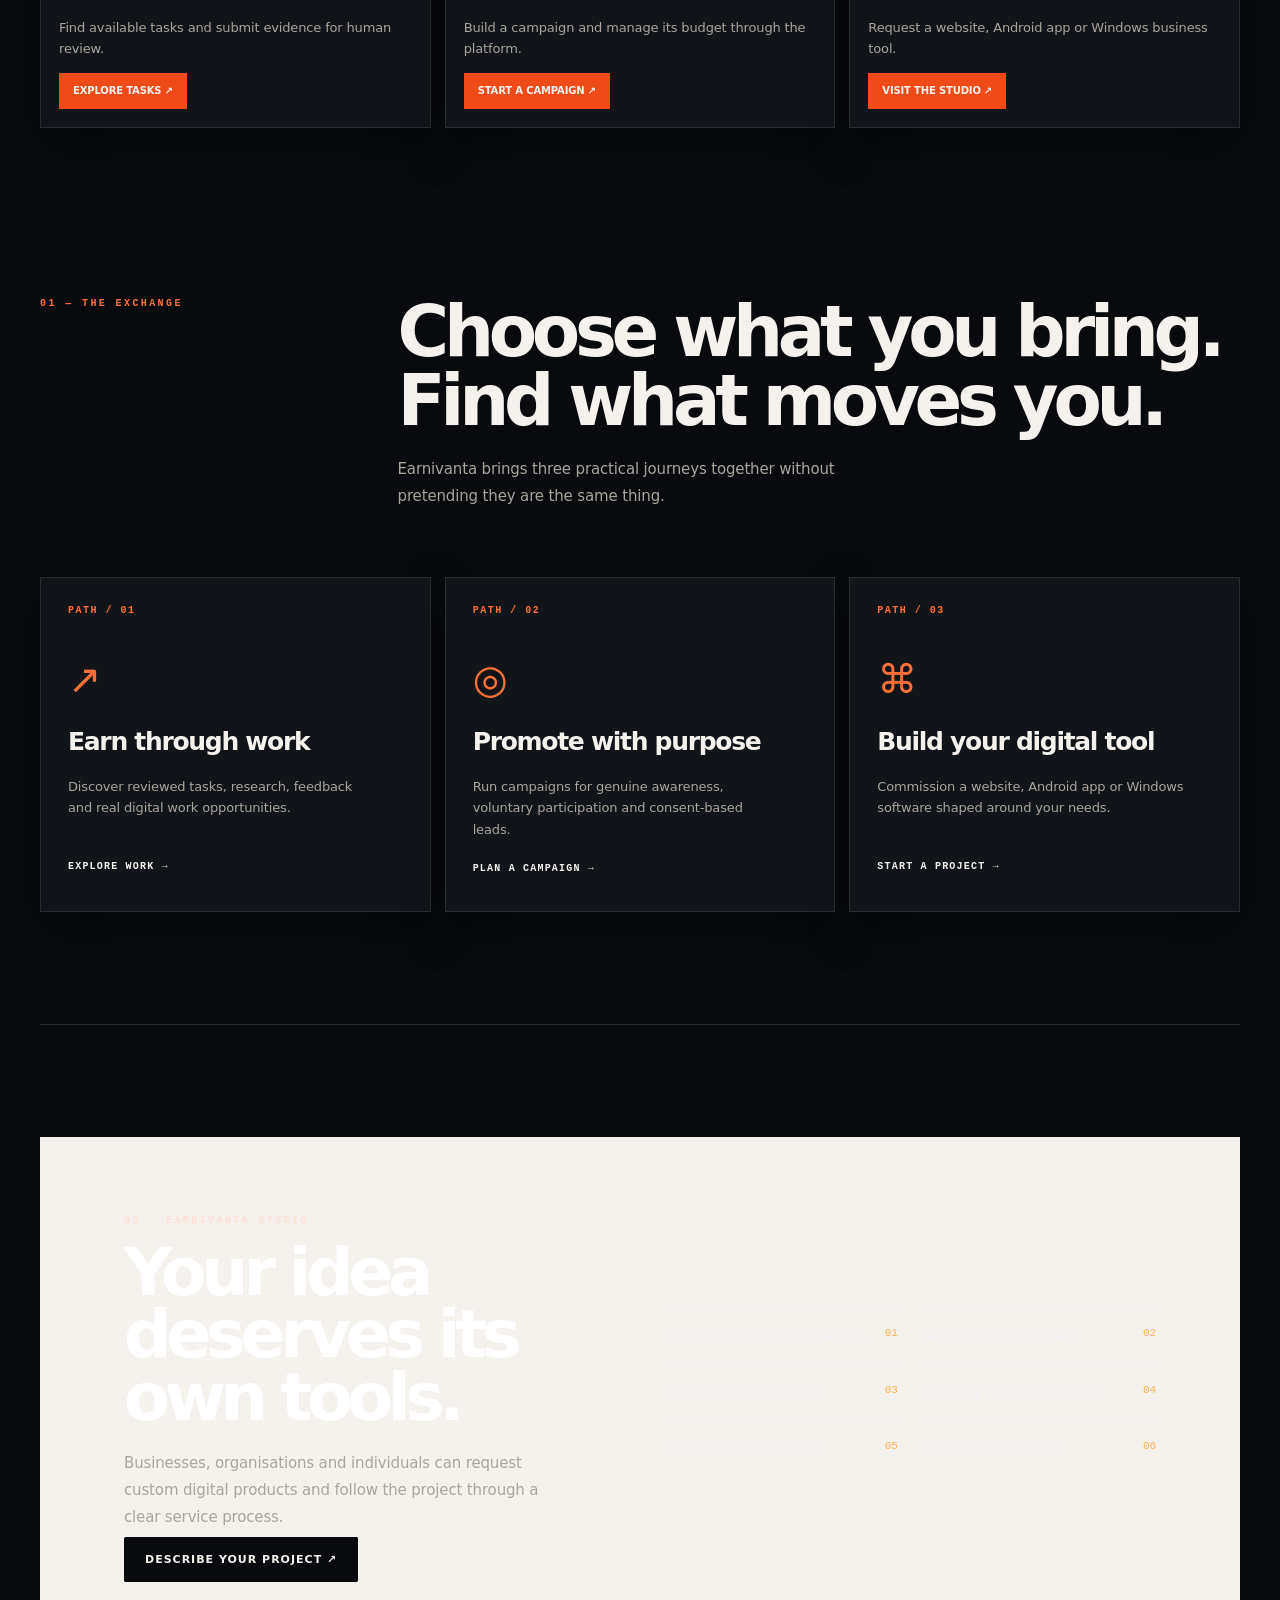
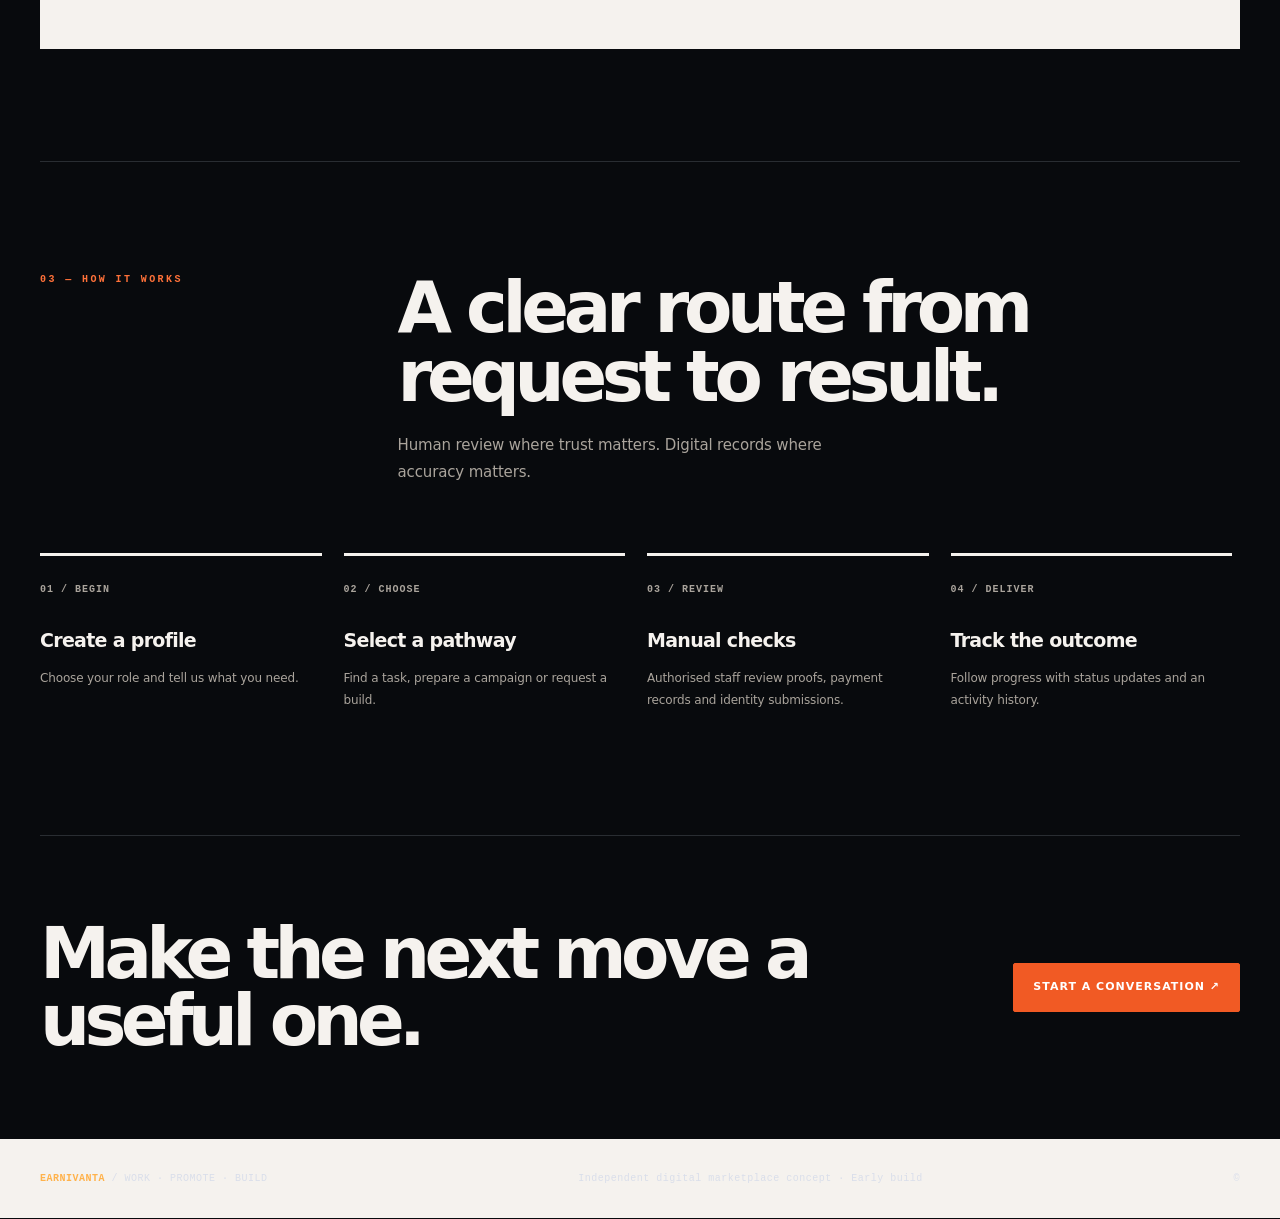
==== commit c7850879: "Render Bengali section title line breaks as actual line breaks" ====
--- a/index.html
+++ b/index.html
@@ -45,7 +45,7 @@
 en:{navExplore:"Explore",navStudio:"Digital studio",navProcess:"Process",join:"Join the network ↗",heroIndex:"Independent digital exchange / 001",heroTitle:"Make your<br>next move <span>matter.</span>",heroText:"A working network for people with ideas, businesses that need attention, and builders who turn plans into digital products.",heroCta:"Enter Earnivanta ↗",heroExplore:"See the pathways ↓",artNote:"A connected map of opportunity. Different routes, shared momentum.",ecosystemTag:"01 — The exchange",ecosystemTitle:"Choose what you bring.<br>Find what moves you.",ecosystemText:"Earnivanta brings three practical journeys together without pretending they are the same thing.",earnTitle:"Earn through work",earnText:"Discover reviewed tasks, research, feedback and real digital work opportunities.",earnLink:"Explore work →",promoteTitle:"Promote with purpose",promoteText:"Run campaigns for genuine awareness, voluntary participation and consent-based leads.",promoteLink:"Plan a campaign →",buildTitle:"Build your digital tool",buildText:"Commission a website, Android app or Windows software shaped around your needs.",buildLink:"Start a project →",studioTag:"02 — Earnivanta studio",studioTitle:"Your idea deserves its own tools.",studioText:"Businesses, organisations and individuals can request custom digital products and follow the project through a clear service process.",studioCta:"Describe your project ↗",svc1:"Business & e-commerce websites",svc2:"Android applications / APK",svc3:"Windows desktop software",svc4:"Inventory & business systems",svc5:"Interface & product design",svc6:"Maintenance & support",processTag:"03 — How it works",processTitle:"A clear route from request to result.",processText:"Human review where trust matters. Digital records where accuracy matters.",s1tag:"BEGIN",s1title:"Create a profile",s1text:"Choose your role and tell us what you need.",s2tag:"CHOOSE",s2title:"Select a pathway",s2text:"Find a task, prepare a campaign or request a build.",s3tag:"REVIEW",s3title:"Manual checks",s3text:"Authorised staff review proofs, payment records and identity submissions.",s4tag:"DELIVER",s4title:"Track the outcome",s4text:"Follow progress with status updates and an activity history.",closingTitle:"Make the next move a useful one.",closingCta:"Start a conversation ↗",footerText:"Independent digital marketplace concept · Early build",modalTitle:"Tell us what brings you here.",nameLabel:"YOUR NAME",contactLabel:"EMAIL OR PHONE",roleLabel:"I AM HERE TO",opt1:"Explore earning opportunities",opt2:"Promote a business",opt3:"Order a website or app",opt4:"Join the maintenance team",sendLabel:"Send an enquiry ↗",demoNote:"Prototype only. This enquiry does not create an account or accept payment or identity documents."},
 bn:{navExplore:"ঘুরে দেখুন",navStudio:"ডিজিটাল স্টুডিও",navProcess:"কাজের ধাপ",join:"যুক্ত হোন ↗",heroIndex:"স্বতন্ত্র ডিজিটাল এক্সচেঞ্জ / ০০১",heroTitle:"আপনার পরের<br>পদক্ষেপ <span>হোক অর্থবহ।</span>",heroText:"যাঁদের নতুন ধারণা আছে, যেসব ব্যবসার প্রচার দরকার এবং যাঁরা পরিকল্পনাকে ডিজিটাল পণ্যে রূপ দেন—তাঁদের জন্য একটি কাজের নেটওয়ার্ক।",heroCta:"Earnivanta-তে প্রবেশ ↗",heroExplore:"কাজের বিভাগ দেখুন ↓",artNote:"সম্ভাবনার একটি সংযুক্ত মানচিত্র। পথ আলাদা, অগ্রযাত্রা একসঙ্গে।",ecosystemTag:"০১ — আমাদের পরিসর",ecosystemTitle:"আপনি কী দিতে চান?<br>কোন পথে এগোতে চান?",ecosystemText:"Earnivanta তিনটি বাস্তব কাজের পথকে এক জায়গায় এনেছে—প্রতিটির উদ্দেশ্য আলাদা।",earnTitle:"কাজ করে আয়",earnText:"যাচাইকৃত টাস্ক, গবেষণা, মতামত ও বাস্তব ডিজিটাল কাজের সুযোগ খুঁজুন।",earnLink:"কাজ খুঁজুন →",promoteTitle:"উদ্দেশ্যপূর্ণ প্রচারণা",promoteText:"সচেতনতা, স্বেচ্ছায় অংশগ্রহণ এবং সম্মতিভিত্তিক কাস্টমার লিডের জন্য ক্যাম্পেইন চালান।",promoteLink:"ক্যাম্পেইন পরিকল্পনা →",buildTitle:"নিজের ডিজিটাল পণ্য তৈরি",buildText:"আপনার প্রয়োজন অনুযায়ী ওয়েবসাইট, অ্যান্ড্রয়েড অ্যাপ বা উইন্ডোজ সফটওয়্যার তৈরি করান।",buildLink:"প্রজেক্ট শুরু →",studioTag:"০২ — Earnivanta স্টুডিও",studioTitle:"আপনার ধারণার জন্য চাই নিজস্ব ডিজিটাল টুল।",studioText:"ব্যবসা, প্রতিষ্ঠান ও ব্যক্তিরা কাস্টম ডিজিটাল পণ্যের অর্ডার দিতে পারবেন এবং নির্দিষ্ট ধাপে কাজের অগ্রগতি দেখতে পারবেন।",studioCta:"প্রজেক্টের বিবরণ দিন ↗",svc1:"ব্যবসায়িক ও ই-কমার্স ওয়েবসাইট",svc2:"অ্যান্ড্রয়েড অ্যাপ্লিকেশন / APK",svc3:"উইন্ডোজ ডেস্কটপ সফটওয়্যার",svc4:"স্টক ও ব্যবসা ব্যবস্থাপনা",svc5:"ইন্টারফেস ও পণ্য ডিজাইন",svc6:"রক্ষণাবেক্ষণ ও সাপোর্ট",processTag:"০৩ — যেভাবে কাজ হবে",processTitle:"অনুরোধ থেকে ফলাফল—পরিষ্কার কর্মপথ।",processText:"বিশ্বাসের জায়গায় মানুষের যাচাই। নির্ভুলতার জায়গায় ডিজিটাল রেকর্ড।",s1tag:"শুরু",s1title:"প্রোফাইল তৈরি",s1text:"আপনার ভূমিকা নির্বাচন করুন এবং প্রয়োজন জানান।",s2tag:"নির্বাচন",s2title:"কাজের পথ বেছে নিন",s2text:"টাস্ক খুঁজুন, ক্যাম্পেইন তৈরি করুন অথবা সফটওয়্যার অর্ডার দিন।",s3tag:"যাচাই",s3title:"ম্যানুয়াল পর্যালোচনা",s3text:"অনুমোদিত কর্মীরা প্রমাণ, পেমেন্ট রেকর্ড ও পরিচয়পত্রের আবেদন যাচাই করবেন।",s4tag:"সম্পন্ন",s4title:"অগ্রগতি দেখুন",s4text:"স্ট্যাটাস আপডেট ও কাজের ইতিহাসে অগ্রগতি অনুসরণ করুন।",closingTitle:"পরের পদক্ষেপটি হোক কাজে লাগার মতো।",closingCta:"কথা শুরু করুন ↗",footerText:"স্বতন্ত্র ডিজিটাল মার্কেটপ্লেস · প্রাথমিক নির্মাণপর্ব",modalTitle:"আপনি কী নিয়ে এসেছেন, জানান।",nameLabel:"আপনার নাম",contactLabel:"ইমেইল অথবা ফোন",roleLabel:"আপনি এসেছেন",opt1:"আয়ের সুযোগ খুঁজতে",opt2:"ব্যবসার প্রচারণা করতে",opt3:"ওয়েবসাইট বা অ্যাপ তৈরি করাতে",opt4:"মেইনটেন্যান্স টিমে যোগ দিতে",sendLabel:"অনুরোধ পাঠান ↗",demoNote:"এটি প্রাথমিক নমুনা। এখানে অ্যাকাউন্ট তৈরি, পেমেন্ট বা পরিচয়পত্র গ্রহণ করা হয় না."}
 };
-let lang="en";function setLang(next){if(!copy[next])next="en";lang=next;window.EV_LANG=next;localStorage.setItem("ev_lang",next);document.documentElement.lang=next;document.documentElement.dir="ltr";document.querySelectorAll("[data-i]").forEach(el=>{const k=el.dataset.i;if(copy[next][k]!==undefined){const value=copy[next][k];if(value.includes("<br>"))el.innerHTML=value;else el.textContent=value}});document.querySelectorAll("[data-html]").forEach(el=>{const k=el.dataset.html;if(copy[next][k]!==undefined)el.innerHTML=copy[next][k]});document.getElementById("langEn").classList.toggle("active",next==="en");document.getElementById("langBn").classList.toggle("active",next==="bn")}window.setLang=setLang;document.getElementById("langEn").addEventListener("click",()=>setLang("en"));document.getElementById("langBn").addEventListener("click",()=>setLang("bn"));setLang(localStorage.getItem("ev_lang")||"en");
+let lang="en";function setLang(next){if(!copy[next])next="en";lang=next;window.EV_LANG=next;localStorage.setItem("ev_lang",next);document.documentElement.lang=next;document.documentElement.dir="ltr";document.querySelectorAll("[data-i]").forEach(el=>{const k=el.dataset.i;if(copy[next][k]!==undefined){const value=copy[next][k];if(value.includes("<br>")){el.textContent=value.replace(/<br\\s*\\/?\s*>/gi,"\\n");el.style.whiteSpace="pre-line"}else el.textContent=value}});document.querySelectorAll("[data-html]").forEach(el=>{const k=el.dataset.html;if(copy[next][k]!==undefined)el.innerHTML=copy[next][k]});document.getElementById("langEn").classList.toggle("active",next==="en");document.getElementById("langBn").classList.toggle("active",next==="bn")}window.setLang=setLang;document.getElementById("langEn").addEventListener("click",()=>setLang("en"));document.getElementById("langBn").addEventListener("click",()=>setLang("bn"));setLang(localStorage.getItem("ev_lang")||"en");
 const marketSearchForm=document.getElementById("marketSearchForm");marketSearchForm.addEventListener("submit",e=>{e.preventDefault();const q=document.getElementById("marketSearchInput").value.trim().toLowerCase();const items=[...document.querySelectorAll(".market-cat,.market-card")];let count=0;items.forEach(item=>{const match=!q||item.textContent.toLowerCase().includes(q);item.hidden=!match;if(match)count++});document.getElementById("marketSearchStatus").textContent=!q?"Showing all opportunities.":count?count+" matching result(s) found.":"No matching opportunities. Try another keyword.";document.getElementById("marketplace").scrollIntoView({behavior:"smooth",block:"start"})});
 const modal=document.getElementById("modal");document.querySelectorAll("[data-open]").forEach(b=>b.addEventListener("click",()=>modal.classList.add("open")));document.getElementById("close").onclick=()=>modal.classList.remove("open");modal.addEventListener("click",e=>{if(e.target===modal)modal.classList.remove("open")});document.getElementById("interest").addEventListener("submit",e=>{e.preventDefault();alert(lang==="bn"?"এটি ডেমো ফর্ম—এখনো সার্ভারে পাঠানো হয়নি।":"Demo form only — nothing has been sent to a server.");modal.classList.remove("open")});document.getElementById("year").textContent=new Date().getFullYear();const savedTheme=localStorage.getItem("ev_theme")||"dark";document.body.dataset.theme=savedTheme;document.getElementById("themeToggle").onclick=()=>{document.body.dataset.theme=document.body.dataset.theme==="dark"?"light":"dark";localStorage.setItem("ev_theme",document.body.dataset.theme)};document.getElementById("languageToggle").onclick=()=>setLang(window.EV_LANG==="en"?"bn":"en");
 </script>
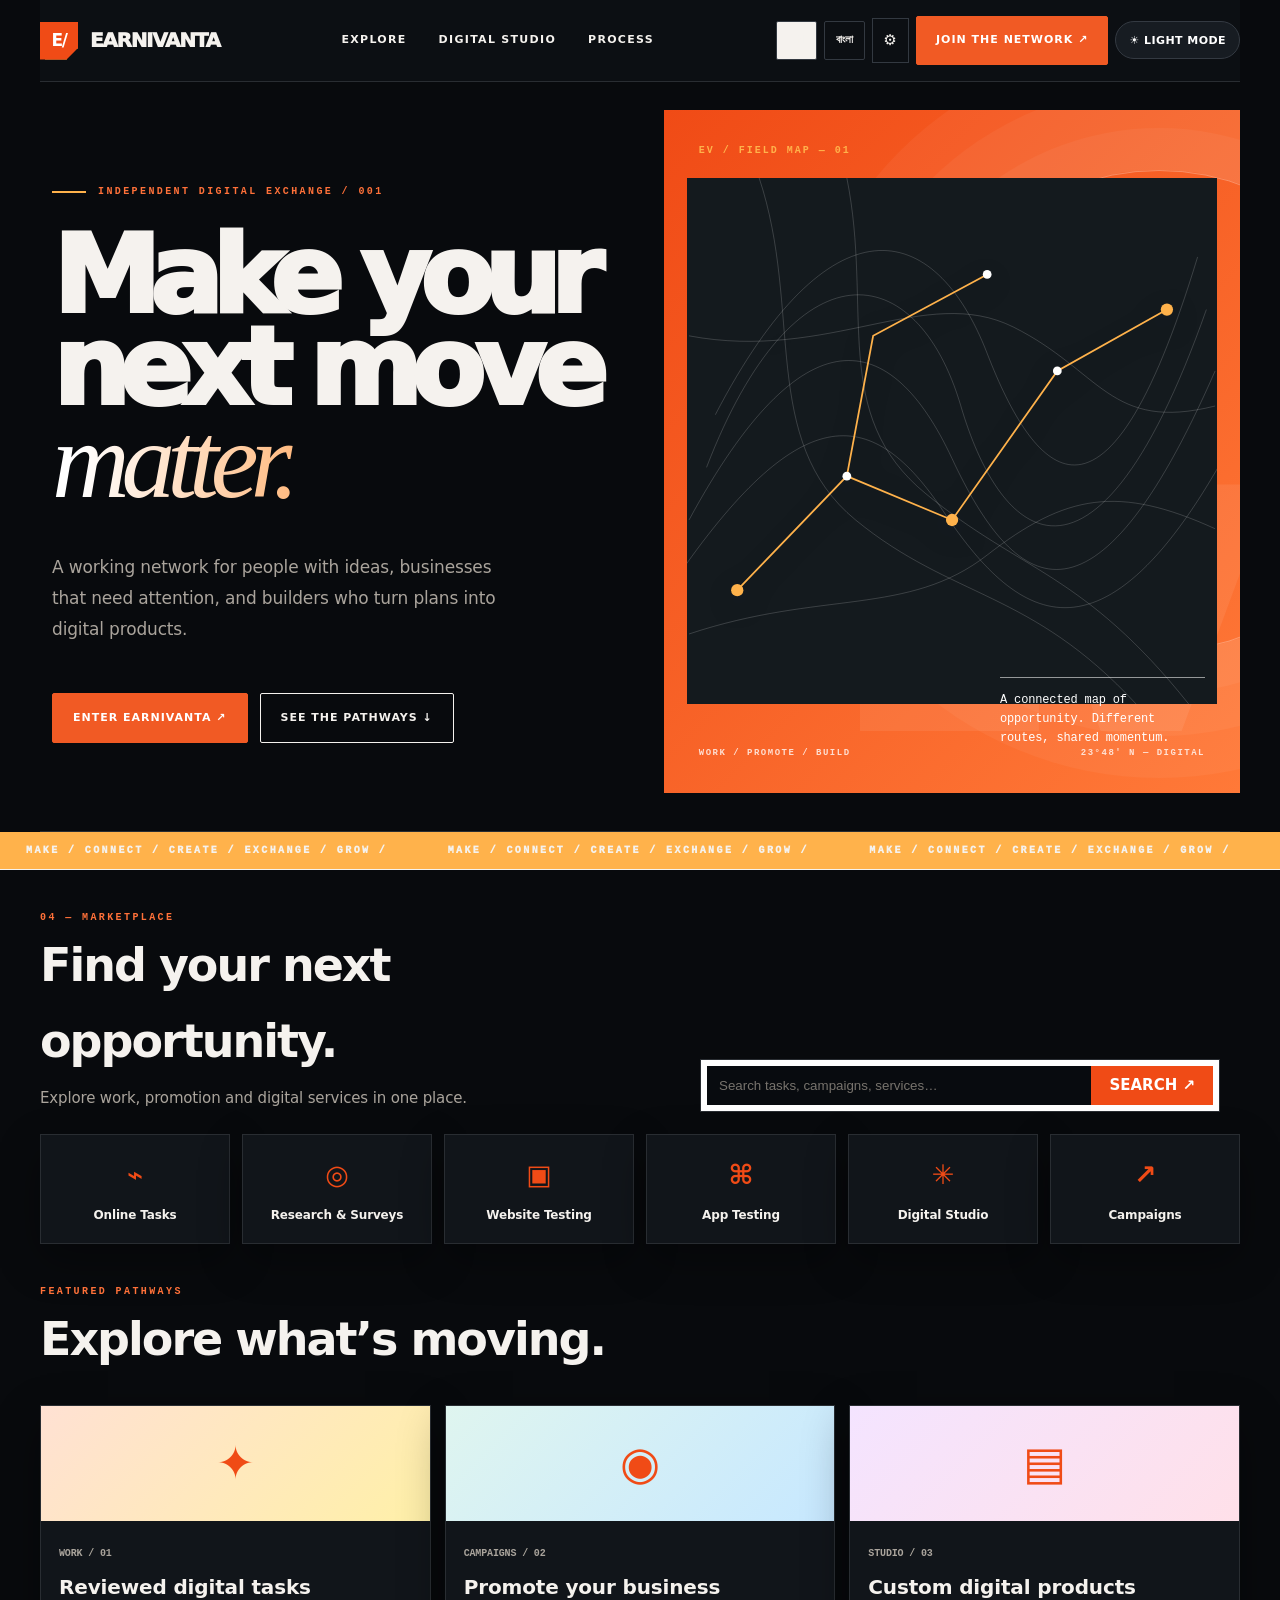
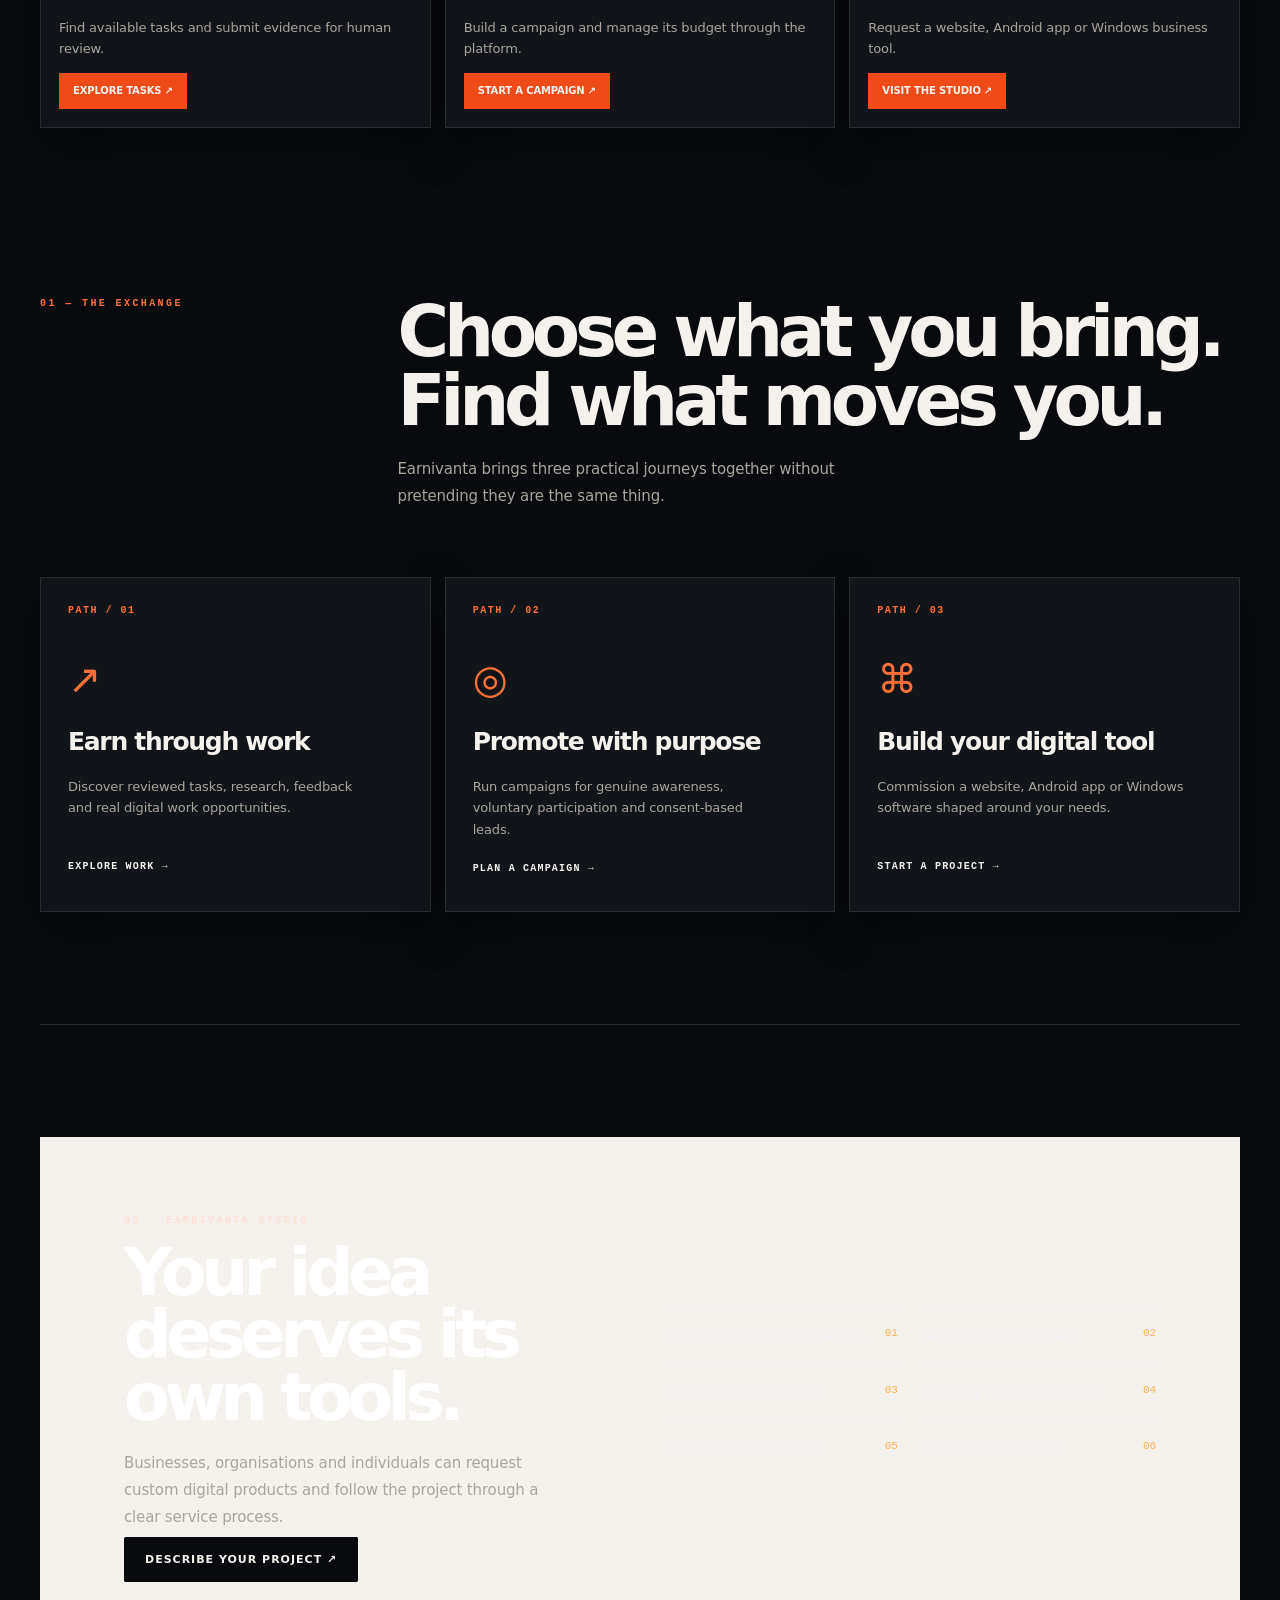
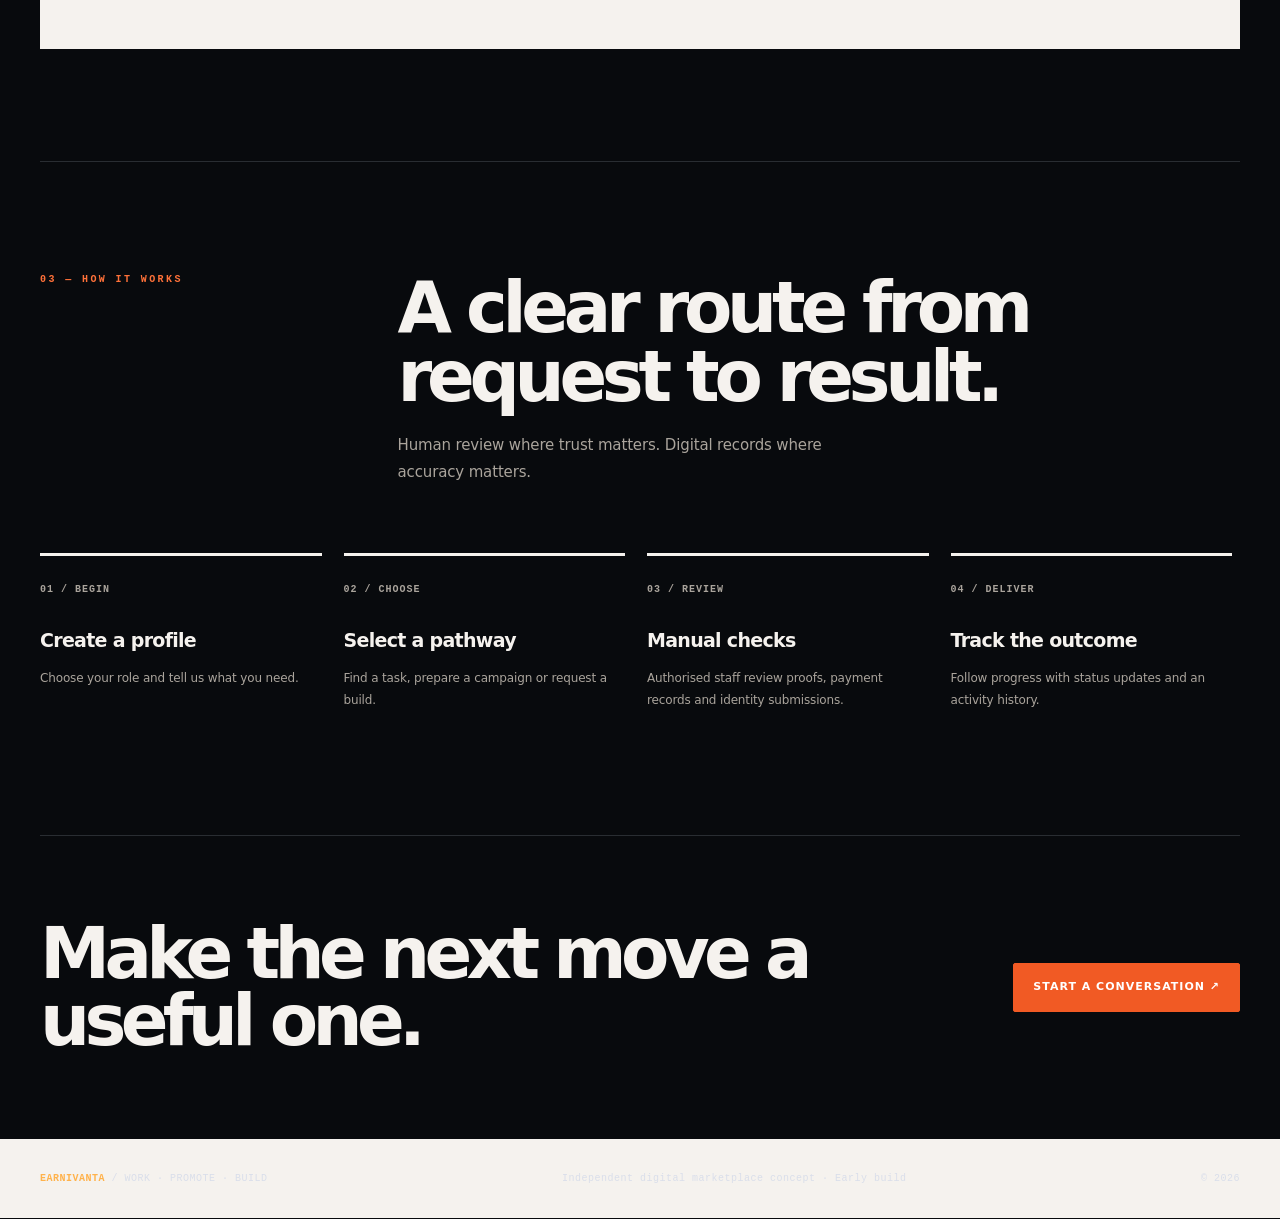
==== commit 44385fc4: "Simplify safe Bengali title line break rendering" ====
--- a/index.html
+++ b/index.html
@@ -45,7 +45,7 @@
 en:{navExplore:"Explore",navStudio:"Digital studio",navProcess:"Process",join:"Join the network ↗",heroIndex:"Independent digital exchange / 001",heroTitle:"Make your<br>next move <span>matter.</span>",heroText:"A working network for people with ideas, businesses that need attention, and builders who turn plans into digital products.",heroCta:"Enter Earnivanta ↗",heroExplore:"See the pathways ↓",artNote:"A connected map of opportunity. Different routes, shared momentum.",ecosystemTag:"01 — The exchange",ecosystemTitle:"Choose what you bring.<br>Find what moves you.",ecosystemText:"Earnivanta brings three practical journeys together without pretending they are the same thing.",earnTitle:"Earn through work",earnText:"Discover reviewed tasks, research, feedback and real digital work opportunities.",earnLink:"Explore work →",promoteTitle:"Promote with purpose",promoteText:"Run campaigns for genuine awareness, voluntary participation and consent-based leads.",promoteLink:"Plan a campaign →",buildTitle:"Build your digital tool",buildText:"Commission a website, Android app or Windows software shaped around your needs.",buildLink:"Start a project →",studioTag:"02 — Earnivanta studio",studioTitle:"Your idea deserves its own tools.",studioText:"Businesses, organisations and individuals can request custom digital products and follow the project through a clear service process.",studioCta:"Describe your project ↗",svc1:"Business & e-commerce websites",svc2:"Android applications / APK",svc3:"Windows desktop software",svc4:"Inventory & business systems",svc5:"Interface & product design",svc6:"Maintenance & support",processTag:"03 — How it works",processTitle:"A clear route from request to result.",processText:"Human review where trust matters. Digital records where accuracy matters.",s1tag:"BEGIN",s1title:"Create a profile",s1text:"Choose your role and tell us what you need.",s2tag:"CHOOSE",s2title:"Select a pathway",s2text:"Find a task, prepare a campaign or request a build.",s3tag:"REVIEW",s3title:"Manual checks",s3text:"Authorised staff review proofs, payment records and identity submissions.",s4tag:"DELIVER",s4title:"Track the outcome",s4text:"Follow progress with status updates and an activity history.",closingTitle:"Make the next move a useful one.",closingCta:"Start a conversation ↗",footerText:"Independent digital marketplace concept · Early build",modalTitle:"Tell us what brings you here.",nameLabel:"YOUR NAME",contactLabel:"EMAIL OR PHONE",roleLabel:"I AM HERE TO",opt1:"Explore earning opportunities",opt2:"Promote a business",opt3:"Order a website or app",opt4:"Join the maintenance team",sendLabel:"Send an enquiry ↗",demoNote:"Prototype only. This enquiry does not create an account or accept payment or identity documents."},
 bn:{navExplore:"ঘুরে দেখুন",navStudio:"ডিজিটাল স্টুডিও",navProcess:"কাজের ধাপ",join:"যুক্ত হোন ↗",heroIndex:"স্বতন্ত্র ডিজিটাল এক্সচেঞ্জ / ০০১",heroTitle:"আপনার পরের<br>পদক্ষেপ <span>হোক অর্থবহ।</span>",heroText:"যাঁদের নতুন ধারণা আছে, যেসব ব্যবসার প্রচার দরকার এবং যাঁরা পরিকল্পনাকে ডিজিটাল পণ্যে রূপ দেন—তাঁদের জন্য একটি কাজের নেটওয়ার্ক।",heroCta:"Earnivanta-তে প্রবেশ ↗",heroExplore:"কাজের বিভাগ দেখুন ↓",artNote:"সম্ভাবনার একটি সংযুক্ত মানচিত্র। পথ আলাদা, অগ্রযাত্রা একসঙ্গে।",ecosystemTag:"০১ — আমাদের পরিসর",ecosystemTitle:"আপনি কী দিতে চান?<br>কোন পথে এগোতে চান?",ecosystemText:"Earnivanta তিনটি বাস্তব কাজের পথকে এক জায়গায় এনেছে—প্রতিটির উদ্দেশ্য আলাদা।",earnTitle:"কাজ করে আয়",earnText:"যাচাইকৃত টাস্ক, গবেষণা, মতামত ও বাস্তব ডিজিটাল কাজের সুযোগ খুঁজুন।",earnLink:"কাজ খুঁজুন →",promoteTitle:"উদ্দেশ্যপূর্ণ প্রচারণা",promoteText:"সচেতনতা, স্বেচ্ছায় অংশগ্রহণ এবং সম্মতিভিত্তিক কাস্টমার লিডের জন্য ক্যাম্পেইন চালান।",promoteLink:"ক্যাম্পেইন পরিকল্পনা →",buildTitle:"নিজের ডিজিটাল পণ্য তৈরি",buildText:"আপনার প্রয়োজন অনুযায়ী ওয়েবসাইট, অ্যান্ড্রয়েড অ্যাপ বা উইন্ডোজ সফটওয়্যার তৈরি করান।",buildLink:"প্রজেক্ট শুরু →",studioTag:"০২ — Earnivanta স্টুডিও",studioTitle:"আপনার ধারণার জন্য চাই নিজস্ব ডিজিটাল টুল।",studioText:"ব্যবসা, প্রতিষ্ঠান ও ব্যক্তিরা কাস্টম ডিজিটাল পণ্যের অর্ডার দিতে পারবেন এবং নির্দিষ্ট ধাপে কাজের অগ্রগতি দেখতে পারবেন।",studioCta:"প্রজেক্টের বিবরণ দিন ↗",svc1:"ব্যবসায়িক ও ই-কমার্স ওয়েবসাইট",svc2:"অ্যান্ড্রয়েড অ্যাপ্লিকেশন / APK",svc3:"উইন্ডোজ ডেস্কটপ সফটওয়্যার",svc4:"স্টক ও ব্যবসা ব্যবস্থাপনা",svc5:"ইন্টারফেস ও পণ্য ডিজাইন",svc6:"রক্ষণাবেক্ষণ ও সাপোর্ট",processTag:"০৩ — যেভাবে কাজ হবে",processTitle:"অনুরোধ থেকে ফলাফল—পরিষ্কার কর্মপথ।",processText:"বিশ্বাসের জায়গায় মানুষের যাচাই। নির্ভুলতার জায়গায় ডিজিটাল রেকর্ড।",s1tag:"শুরু",s1title:"প্রোফাইল তৈরি",s1text:"আপনার ভূমিকা নির্বাচন করুন এবং প্রয়োজন জানান।",s2tag:"নির্বাচন",s2title:"কাজের পথ বেছে নিন",s2text:"টাস্ক খুঁজুন, ক্যাম্পেইন তৈরি করুন অথবা সফটওয়্যার অর্ডার দিন।",s3tag:"যাচাই",s3title:"ম্যানুয়াল পর্যালোচনা",s3text:"অনুমোদিত কর্মীরা প্রমাণ, পেমেন্ট রেকর্ড ও পরিচয়পত্রের আবেদন যাচাই করবেন।",s4tag:"সম্পন্ন",s4title:"অগ্রগতি দেখুন",s4text:"স্ট্যাটাস আপডেট ও কাজের ইতিহাসে অগ্রগতি অনুসরণ করুন।",closingTitle:"পরের পদক্ষেপটি হোক কাজে লাগার মতো।",closingCta:"কথা শুরু করুন ↗",footerText:"স্বতন্ত্র ডিজিটাল মার্কেটপ্লেস · প্রাথমিক নির্মাণপর্ব",modalTitle:"আপনি কী নিয়ে এসেছেন, জানান।",nameLabel:"আপনার নাম",contactLabel:"ইমেইল অথবা ফোন",roleLabel:"আপনি এসেছেন",opt1:"আয়ের সুযোগ খুঁজতে",opt2:"ব্যবসার প্রচারণা করতে",opt3:"ওয়েবসাইট বা অ্যাপ তৈরি করাতে",opt4:"মেইনটেন্যান্স টিমে যোগ দিতে",sendLabel:"অনুরোধ পাঠান ↗",demoNote:"এটি প্রাথমিক নমুনা। এখানে অ্যাকাউন্ট তৈরি, পেমেন্ট বা পরিচয়পত্র গ্রহণ করা হয় না."}
 };
-let lang="en";function setLang(next){if(!copy[next])next="en";lang=next;window.EV_LANG=next;localStorage.setItem("ev_lang",next);document.documentElement.lang=next;document.documentElement.dir="ltr";document.querySelectorAll("[data-i]").forEach(el=>{const k=el.dataset.i;if(copy[next][k]!==undefined){const value=copy[next][k];if(value.includes("<br>")){el.textContent=value.replace(/<br\\s*\\/?\s*>/gi,"\\n");el.style.whiteSpace="pre-line"}else el.textContent=value}});document.querySelectorAll("[data-html]").forEach(el=>{const k=el.dataset.html;if(copy[next][k]!==undefined)el.innerHTML=copy[next][k]});document.getElementById("langEn").classList.toggle("active",next==="en");document.getElementById("langBn").classList.toggle("active",next==="bn")}window.setLang=setLang;document.getElementById("langEn").addEventListener("click",()=>setLang("en"));document.getElementById("langBn").addEventListener("click",()=>setLang("bn"));setLang(localStorage.getItem("ev_lang")||"en");
+let lang="en";function setLang(next){if(!copy[next])next="en";lang=next;window.EV_LANG=next;localStorage.setItem("ev_lang",next);document.documentElement.lang=next;document.documentElement.dir="ltr";document.querySelectorAll("[data-i]").forEach(el=>{const k=el.dataset.i;if(copy[next][k]!==undefined){const value=copy[next][k];if(value.includes("<br>")){el.textContent=value.replaceAll("<br>","\n");el.style.whiteSpace="pre-line"}else el.textContent=value}});document.querySelectorAll("[data-html]").forEach(el=>{const k=el.dataset.html;if(copy[next][k]!==undefined)el.innerHTML=copy[next][k]});document.getElementById("langEn").classList.toggle("active",next==="en");document.getElementById("langBn").classList.toggle("active",next==="bn")}window.setLang=setLang;document.getElementById("langEn").addEventListener("click",()=>setLang("en"));document.getElementById("langBn").addEventListener("click",()=>setLang("bn"));setLang(localStorage.getItem("ev_lang")||"en");
 const marketSearchForm=document.getElementById("marketSearchForm");marketSearchForm.addEventListener("submit",e=>{e.preventDefault();const q=document.getElementById("marketSearchInput").value.trim().toLowerCase();const items=[...document.querySelectorAll(".market-cat,.market-card")];let count=0;items.forEach(item=>{const match=!q||item.textContent.toLowerCase().includes(q);item.hidden=!match;if(match)count++});document.getElementById("marketSearchStatus").textContent=!q?"Showing all opportunities.":count?count+" matching result(s) found.":"No matching opportunities. Try another keyword.";document.getElementById("marketplace").scrollIntoView({behavior:"smooth",block:"start"})});
 const modal=document.getElementById("modal");document.querySelectorAll("[data-open]").forEach(b=>b.addEventListener("click",()=>modal.classList.add("open")));document.getElementById("close").onclick=()=>modal.classList.remove("open");modal.addEventListener("click",e=>{if(e.target===modal)modal.classList.remove("open")});document.getElementById("interest").addEventListener("submit",e=>{e.preventDefault();alert(lang==="bn"?"এটি ডেমো ফর্ম—এখনো সার্ভারে পাঠানো হয়নি।":"Demo form only — nothing has been sent to a server.");modal.classList.remove("open")});document.getElementById("year").textContent=new Date().getFullYear();const savedTheme=localStorage.getItem("ev_theme")||"dark";document.body.dataset.theme=savedTheme;document.getElementById("themeToggle").onclick=()=>{document.body.dataset.theme=document.body.dataset.theme==="dark"?"light":"dark";localStorage.setItem("ev_theme",document.body.dataset.theme)};document.getElementById("languageToggle").onclick=()=>setLang(window.EV_LANG==="en"?"bn":"en");
 </script>
